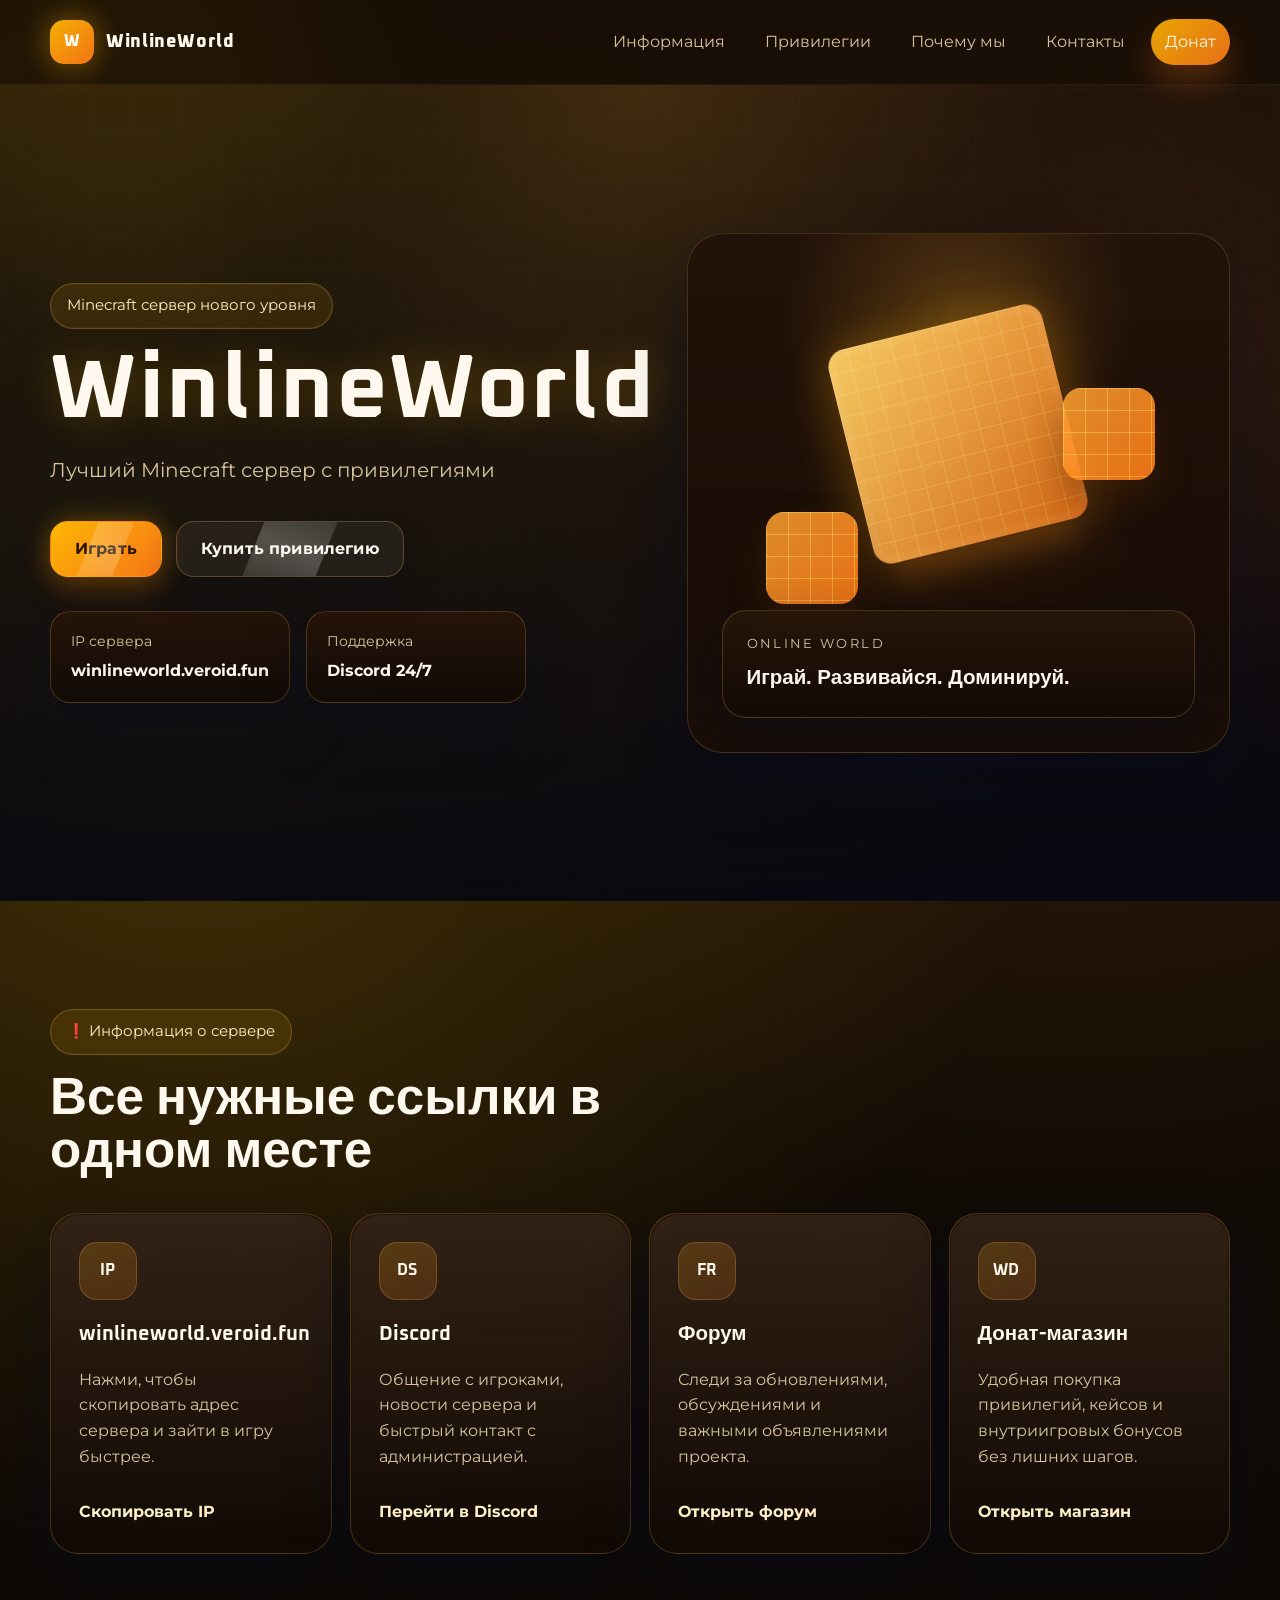
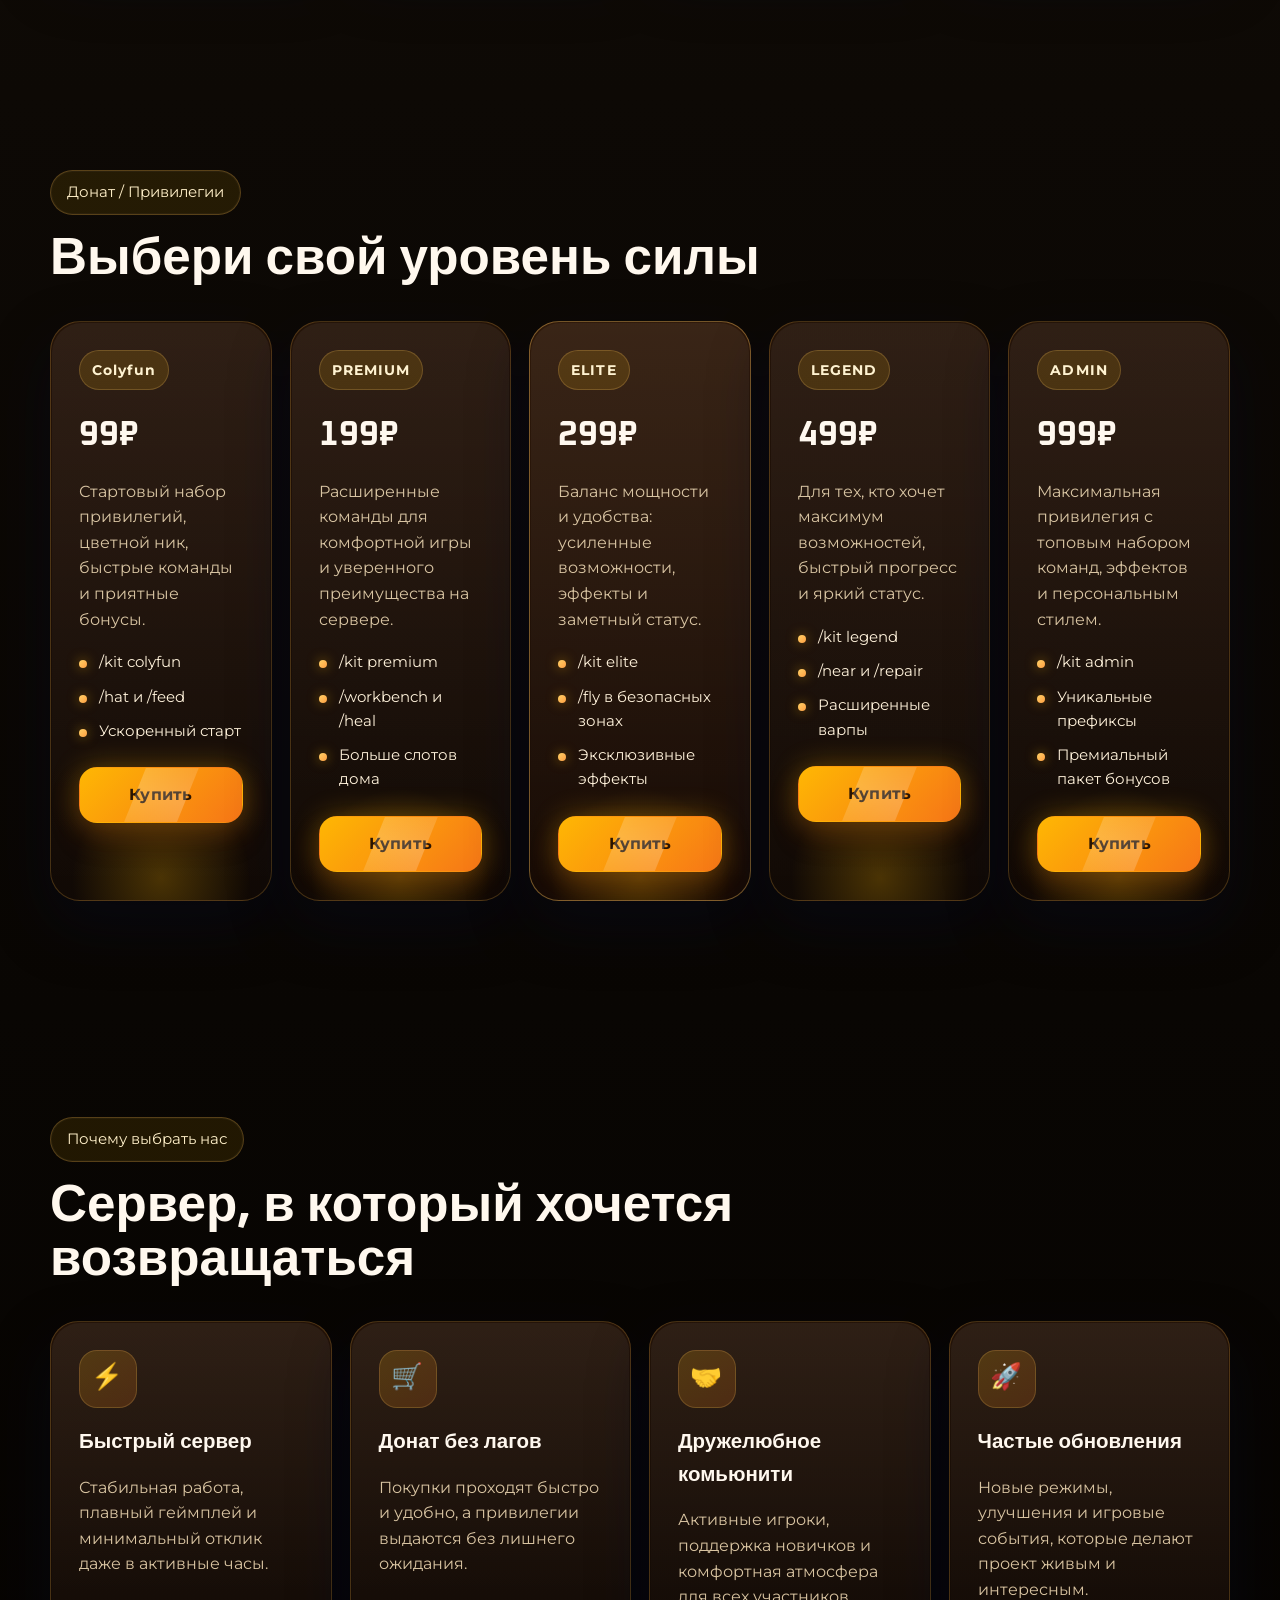
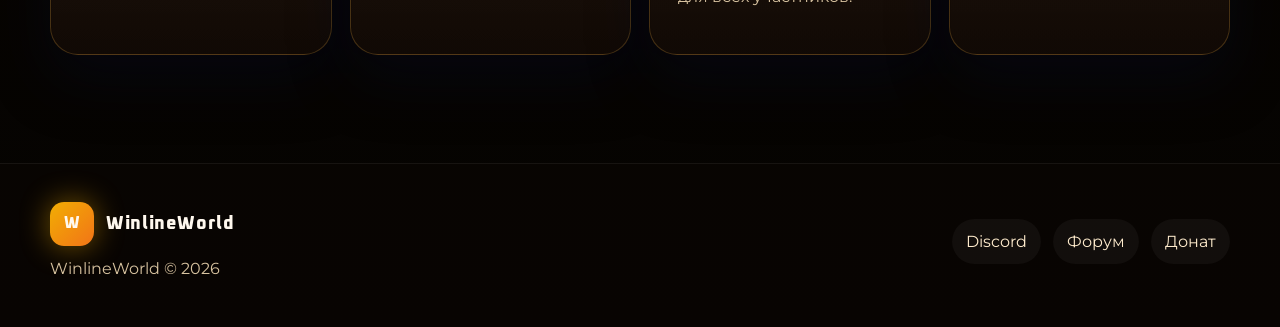
==== index.html @ 1e8dfa43 "Update index.html" ====
<!DOCTYPE html>
<html lang="ru">
<head>
  <meta charset="UTF-8">
  <meta name="viewport" content="width=device-width, initial-scale=1.0">
  <title>WinlineWorld | Minecraft Сервер</title>
  <meta name="description" content="WinlineWorld — современный Minecraft сервер с красивыми привилегиями, дружелюбным комьюнити и быстрым донат-магазином.">
  <link rel="preconnect" href="https://fonts.googleapis.com">
  <link rel="preconnect" href="https://fonts.gstatic.com" crossorigin>
  <link href="https://fonts.googleapis.com/css2?family=Montserrat:wght@400;500;600;700;800&family=Oxanium:wght@500;600;700;800&display=swap" rel="stylesheet">
  <link rel="stylesheet" href="style.css">
  <script src="script.js" defer></script>
</head>
<body>
  <div class="page-glow page-glow-left"></div>
  <div class="page-glow page-glow-right"></div>
  <div class="grid-overlay"></div>

  <header class="navbar">
    <div class="container nav-inner">
      <a class="brand" href="#top">
        <span class="brand-logo">W</span>
        <span class="brand-text">WinlineWorld</span>
      </a>

      <button class="nav-toggle" type="button" aria-label="Открыть меню" aria-expanded="false">
        <span></span>
        <span></span>
        <span></span>
      </button>

      <nav class="nav-menu">
        <a href="#server-info">Информация</a>
        <a href="#donate">Привилегии</a>
        <a href="#features">Почему мы</a>
        <a href="#footer">Контакты</a>
        <a class="nav-cta" href="https://winlineworld.easydonate.ru" target="_blank" rel="noopener noreferrer">Донат</a>
      </nav>
    </div>
  </header>

  <main id="top">
    <section class="hero section">
      <div class="container hero-layout">
        <div class="hero-copy reveal">
          <div class="hero-badge">Minecraft сервер нового уровня</div>
          <h1>WinlineWorld</h1>
          <p>Лучший Minecraft сервер с привилегиями</p>

          <div class="hero-actions">
            <a class="btn btn-primary" href="#server-info" data-copy="winlineworld.veroid.fun">Играть</a>
            <a class="btn btn-secondary" href="https://winlineworld.easydonate.ru" target="_blank" rel="noopener noreferrer">Купить привилегию</a>
          </div>

          <div class="hero-stats">
            <div class="stat-card">
              <span class="stat-label">IP сервера</span>
              <strong>winlineworld.veroid.fun</strong>
            </div>
            <div class="stat-card">
              <span class="stat-label">Поддержка</span>
              <strong>Discord 24/7</strong>
            </div>
          </div>
        </div>

        <div class="hero-visual reveal">
          <div class="scene-card">
            <div class="scene-cube cube-main"></div>
            <div class="scene-cube cube-small cube-one"></div>
            <div class="scene-cube cube-small cube-two"></div>
            <div class="scene-panel">
              <span>ONLINE WORLD</span>
              <strong>Играй. Развивайся. Доминируй.</strong>
            </div>
          </div>
        </div>
      </div>
    </section>

    <section class="section info-section" id="server-info">
      <div class="container">
        <div class="section-heading reveal">
          <span class="section-kicker">❗ Информация о сервере</span>
          <h2>Все нужные ссылки в одном месте</h2>
        </div>

        <div class="info-grid">
          <a class="info-card reveal" href="#" data-copy="winlineworld.veroid.fun">
            <span class="info-icon">IP</span>
            <h3>winlineworld.veroid.fun</h3>
            <p>Нажми, чтобы скопировать адрес сервера и зайти в игру быстрее.</p>
            <span class="info-link">Скопировать IP</span>
          </a>

          <a class="info-card reveal" href="https://discord.gg/x6GWKRKdkc" target="_blank" rel="noopener noreferrer">
            <span class="info-icon">DS</span>
            <h3>Discord</h3>
            <p>Общение с игроками, новости сервера и быстрый контакт с администрацией.</p>
            <span class="info-link">Перейти в Discord</span>
          </a>

          <a class="info-card reveal" href="https://f-winlineworld.hgweb.ru/index.php" target="_blank" rel="noopener noreferrer">
            <span class="info-icon">FR</span>
            <h3>Форум</h3>
            <p>Следи за обновлениями, обсуждениями и важными объявлениями проекта.</p>
            <span class="info-link">Открыть форум</span>
          </a>

          <a class="info-card reveal" href="https://winlineworld.easydonate.ru" target="_blank" rel="noopener noreferrer">
            <span class="info-icon">WD</span>
            <h3>Донат-магазин</h3>
            <p>Удобная покупка привилегий, кейсов и внутриигровых бонусов без лишних шагов.</p>
            <span class="info-link">Открыть магазин</span>
          </a>
        </div>
      </div>
    </section>

    <section class="section donate-section" id="donate">
      <div class="container">
        <div class="section-heading reveal">
          <span class="section-kicker">Донат / Привилегии</span>
          <h2>Выбери свой уровень силы</h2>
        </div>

        <div class="donate-grid">
          <article class="donate-card reveal">
            <div class="card-glow"></div>
            <span class="tier-label">Colyfun</span>
            <h3>99₽</h3>
            <p>Стартовый набор привилегий, цветной ник, быстрые команды и приятные бонусы.</p>
            <ul>
              <li>/kit colyfun</li>
              <li>/hat и /feed</li>
              <li>Ускоренный старт</li>
            </ul>
            <a class="btn btn-card" href="https://winlineworld.easydonate.ru" target="_blank" rel="noopener noreferrer">Купить</a>
          </article>

          <article class="donate-card reveal">
            <div class="card-glow"></div>
            <span class="tier-label">PREMIUM</span>
            <h3>199₽</h3>
            <p>Расширенные команды для комфортной игры и уверенного преимущества на сервере.</p>
            <ul>
              <li>/kit premium</li>
              <li>/workbench и /heal</li>
              <li>Больше слотов дома</li>
            </ul>
            <a class="btn btn-card" href="https://winlineworld.easydonate.ru" target="_blank" rel="noopener noreferrer">Купить</a>
          </article>

          <article class="donate-card reveal featured-card">
            <div class="card-glow"></div>
            <span class="tier-label">ELITE</span>
            <h3>299₽</h3>
            <p>Баланс мощности и удобства: усиленные возможности, эффекты и заметный статус.</p>
            <ul>
              <li>/kit elite</li>
              <li>/fly в безопасных зонах</li>
              <li>Эксклюзивные эффекты</li>
            </ul>
            <a class="btn btn-card" href="https://winlineworld.easydonate.ru" target="_blank" rel="noopener noreferrer">Купить</a>
          </article>

          <article class="donate-card reveal">
            <div class="card-glow"></div>
            <span class="tier-label">LEGEND</span>
            <h3>499₽</h3>
            <p>Для тех, кто хочет максимум возможностей, быстрый прогресс и яркий статус.</p>
            <ul>
              <li>/kit legend</li>
              <li>/near и /repair</li>
              <li>Расширенные варпы</li>
            </ul>
            <a class="btn btn-card" href="https://winlineworld.easydonate.ru" target="_blank" rel="noopener noreferrer">Купить</a>
          </article>

          <article class="donate-card reveal">
            <div class="card-glow"></div>
            <span class="tier-label">ADMIN</span>
            <h3>999₽</h3>
            <p>Максимальная привилегия с топовым набором команд, эффектов и персональным стилем.</p>
            <ul>
              <li>/kit admin</li>
              <li>Уникальные префиксы</li>
              <li>Премиальный пакет бонусов</li>
            </ul>
            <a class="btn btn-card" href="https://winlineworld.easydonate.ru" target="_blank" rel="noopener noreferrer">Купить</a>
          </article>
        </div>
      </div>
    </section>

    <section class="section features-section" id="features">
      <div class="container">
        <div class="section-heading reveal">
          <span class="section-kicker">Почему выбрать нас</span>
          <h2>Сервер, в который хочется возвращаться</h2>
        </div>

        <div class="features-grid">
          <article class="feature-card reveal">
            <div class="feature-icon">⚡</div>
            <h3>Быстрый сервер</h3>
            <p>Стабильная работа, плавный геймплей и минимальный отклик даже в активные часы.</p>
          </article>

          <article class="feature-card reveal">
            <div class="feature-icon">🛒</div>
            <h3>Донат без лагов</h3>
            <p>Покупки проходят быстро и удобно, а привилегии выдаются без лишнего ожидания.</p>
          </article>

          <article class="feature-card reveal">
            <div class="feature-icon">🤝</div>
            <h3>Дружелюбное комьюнити</h3>
            <p>Активные игроки, поддержка новичков и комфортная атмосфера для всех участников.</p>
          </article>

          <article class="feature-card reveal">
            <div class="feature-icon">🚀</div>
            <h3>Частые обновления</h3>
            <p>Новые режимы, улучшения и игровые события, которые делают проект живым и интересным.</p>
          </article>
        </div>
      </div>
    </section>
  </main>

  <footer class="footer" id="footer">
    <div class="container footer-inner">
      <div>
        <a class="brand footer-brand" href="#top">
          <span class="brand-logo">W</span>
          <span class="brand-text">WinlineWorld</span>
        </a>
        <p>WinlineWorld © 2026</p>
      </div>

      <div class="footer-links">
        <a href="https://discord.gg/x6GWKRKdkc" target="_blank" rel="noopener noreferrer">Discord</a>
        <a href="https://f-winlineworld.hgweb.ru/index.php" target="_blank" rel="noopener noreferrer">Форум</a>
        <a href="https://winlineworld.easydonate.ru" target="_blank" rel="noopener noreferrer">Донат</a>
      </div>
    </div>
  </footer>

  <div class="admin-auth" id="adminAuth" aria-hidden="true">
    <div class="admin-backdrop" data-admin-close></div>
    <div class="admin-modal">
      <button class="admin-close" type="button" aria-label="Закрыть вход" data-admin-close>&times;</button>
      <span class="admin-chip">Admin Access</span>
      <h2>Панель управления WinlineWorld</h2>
      <p>Введите пароль администратора, чтобы открыть скрытую панель.</p>

      <form class="admin-form" id="adminLoginForm">
        <label class="admin-label" for="adminPassword">Пароль</label>
        <input class="admin-input" id="adminPassword" name="adminPassword" type="password" autocomplete="current-password" placeholder="Введите пароль" required>
        <button class="btn btn-primary admin-submit" type="submit">Войти</button>
        <p class="admin-error" id="adminError" aria-live="polite"></p>
      </form>
    </div>
  </div>

  <section class="admin-panel" id="adminPanel" aria-hidden="true">
    <div class="admin-panel-backdrop" data-admin-close-panel></div>
    <div class="admin-panel-shell">
      <div class="admin-panel-head">
        <div>
          <span class="admin-chip">Hidden Control</span>
          <h2>WinlineWorld Admin Panel</h2>
          <p>Быстрый доступ к основным ссылкам, управлению и информации сервера.</p>
        </div>

        <div class="admin-toolbar">
          <button class="admin-toolbar-btn" type="button" data-admin-logout>Выйти</button>
          <button class="admin-toolbar-btn" type="button" data-admin-close-panel>Закрыть</button>
        </div>
      </div>

      <div class="admin-panel-grid">
        <article class="admin-card">
          <span class="admin-card-label">Статус</span>
          <h3>Основные данные</h3>
          <ul class="admin-list">
            <li>Сервер: WinlineWorld</li>
            <li>IP: winlineworld.veroid.fun</li>
            <li>Discord: подключён</li>
            <li>Донат: easydonate</li>
          </ul>
        </article>

        <article class="admin-card">
          <span class="admin-card-label">Быстрые действия</span>
          <h3>Управление ссылками</h3>
          <div class="admin-actions">
            <button class="admin-action" type="button" data-copy="winlineworld.veroid.fun">Скопировать IP</button>
            <a class="admin-action" href="https://discord.gg/x6GWKRKdkc" target="_blank" rel="noopener noreferrer">Открыть Discord</a>
            <a class="admin-action" href="https://f-winlineworld.hgweb.ru/index.php" target="_blank" rel="noopener noreferrer">Открыть форум</a>
            <a class="admin-action" href="https://winlineworld.easydonate.ru" target="_blank" rel="noopener noreferrer">Открыть донат</a>
          </div>
        </article>

        <article class="admin-card">
          <span class="admin-card-label">Привилегии</span>
          <h3>Магазин</h3>
          <ul class="admin-list">
            <li>VIP — 99₽</li>
            <li>PREMIUM — 199₽</li>
            <li>ELITE — 299₽</li>
            <li>LEGEND — 499₽</li>
            <li>ADMIN — 999₽</li>
          </ul>
        </article>

        <article class="admin-card admin-card-wide">
          <span class="admin-card-label">Примечание</span>
          <h3>Как работает скрытый доступ</h3>
          <p>Панель не отображается в меню сайта и открывается только по скрытому действию. Авторизация хранится только в текущей вкладке браузера.</p>
        </article>
      </div>
    </div>
  </section>

  <div class="toast" id="toast">IP сервера скопирован</div>
</body>
</html>
---- style.css ----
:root {
  --bg: #120b04;
  --bg-deep: #050301;
  --panel: rgba(33, 18, 9, 0.78);
  --panel-strong: rgba(44, 24, 11, 0.92);
  --border: rgba(255, 187, 74, 0.22);
  --text: #fff8ee;
  --muted: #d8c3a0;
  --primary: #ffb703;
  --primary-soft: #ffd166;
  --secondary: #ff7a18;
  --secondary-soft: #ff9f43;
  --shadow: 0 24px 60px rgba(6, 10, 30, 0.45);
  --glow: 0 0 30px rgba(255, 183, 3, 0.45);
  --radius-lg: 28px;
  --radius-md: 20px;
  --radius-sm: 14px;
  --container: 1180px;
  --transition: 220ms ease;
}

*,
*::before,
*::after {
  box-sizing: border-box;
}

html {
  scroll-behavior: smooth;
}

body {
  margin: 0;
  min-width: 320px;
  color: var(--text);
  background:
    radial-gradient(circle at 15% 20%, rgba(255, 183, 3, 0.22), transparent 28%),
    radial-gradient(circle at 85% 12%, rgba(255, 122, 24, 0.16), transparent 24%),
    linear-gradient(180deg, #1b1207 0%, #0d0905 48%, #050301 100%);
  font-family: "Montserrat", sans-serif;
  line-height: 1.6;
  overflow-x: hidden;
}

a {
  color: inherit;
  text-decoration: none;
}

button,
a {
  -webkit-tap-highlight-color: transparent;
}

img {
  max-width: 100%;
}

.container {
  width: min(calc(100% - 32px), var(--container));
  margin: 0 auto;
}

.section {
  position: relative;
  padding: 108px 0;
}

.page-glow {
  position: fixed;
  inset: auto;
  width: 460px;
  height: 460px;
  border-radius: 50%;
  pointer-events: none;
  filter: blur(80px);
  opacity: 0.34;
  z-index: 0;
}

.page-glow-left {
  top: -160px;
  left: -120px;
  background: rgba(255, 183, 3, 0.48);
}

.page-glow-right {
  right: -120px;
  top: 24%;
  background: rgba(255, 122, 24, 0.38);
}

.grid-overlay {
  position: fixed;
  inset: 0;
  background-image:
    linear-gradient(rgba(255, 255, 255, 0.03) 1px, transparent 1px),
    linear-gradient(90deg, rgba(255, 255, 255, 0.03) 1px, transparent 1px);
  background-size: 44px 44px;
  mask-image: linear-gradient(180deg, rgba(0, 0, 0, 0.65), rgba(0, 0, 0, 0.15));
  pointer-events: none;
  z-index: 0;
}

.navbar,
.hero,
.info-section,
.donate-section,
.features-section,
.footer {
  position: relative;
  z-index: 1;
}

.navbar {
  position: sticky;
  top: 0;
  z-index: 30;
  backdrop-filter: blur(18px);
  background: rgba(20, 12, 6, 0.72);
  border-bottom: 1px solid rgba(255, 255, 255, 0.05);
}

.nav-inner {
  display: flex;
  align-items: center;
  justify-content: space-between;
  min-height: 84px;
  gap: 20px;
}

.brand {
  display: inline-flex;
  align-items: center;
  gap: 12px;
  font-family: "Oxanium", sans-serif;
  font-weight: 800;
  letter-spacing: 0.04em;
}

.brand-logo {
  display: grid;
  place-items: center;
  width: 44px;
  height: 44px;
  border-radius: 14px;
  background: linear-gradient(135deg, rgba(255, 183, 3, 0.95), rgba(255, 122, 24, 0.95));
  box-shadow: var(--glow);
}

.brand-text {
  font-size: 1.15rem;
}

.nav-menu {
  display: flex;
  align-items: center;
  gap: 12px;
}

.nav-menu a {
  padding: 10px 14px;
  border-radius: 999px;
  color: var(--muted);
  transition: color var(--transition), background var(--transition), transform var(--transition);
}

.nav-menu a:hover,
.nav-menu a:focus-visible {
  color: var(--text);
  background: rgba(255, 255, 255, 0.05);
  transform: translateY(-1px);
}

.nav-menu .nav-cta {
  color: var(--text);
  background: linear-gradient(135deg, rgba(255, 183, 3, 0.9), rgba(255, 122, 24, 0.9));
  box-shadow: 0 18px 30px rgba(255, 122, 24, 0.24);
}

.nav-menu .nav-cta:hover,
.nav-menu .nav-cta:focus-visible {
  background: linear-gradient(135deg, rgba(255, 205, 79, 1), rgba(255, 151, 59, 1));
}

.nav-toggle {
  display: none;
  flex-direction: column;
  justify-content: center;
  gap: 5px;
  width: 48px;
  height: 48px;
  border: 1px solid rgba(255, 255, 255, 0.08);
  border-radius: 14px;
  background: rgba(255, 255, 255, 0.04);
  cursor: pointer;
}

.nav-toggle span {
  width: 22px;
  height: 2px;
  margin: 0 auto;
  border-radius: 999px;
  background: var(--text);
  transition: transform var(--transition), opacity var(--transition);
}

.hero {
  min-height: calc(100vh - 84px);
  display: flex;
  align-items: center;
  padding-top: 72px;
  padding-bottom: 72px;
}

.hero::before {
  content: "";
  position: absolute;
  inset: 0;
  background:
    linear-gradient(180deg, rgba(5, 7, 18, 0.28), rgba(5, 7, 18, 0.9)),
    radial-gradient(circle at 50% 0%, rgba(255, 171, 33, 0.22), transparent 40%);
  pointer-events: none;
}

.hero-layout {
  display: grid;
  grid-template-columns: minmax(0, 1.05fr) minmax(320px, 0.95fr);
  gap: 36px;
  align-items: center;
}

.hero-copy,
.hero-visual {
  position: relative;
  z-index: 1;
}

.hero-badge,
.section-kicker {
  display: inline-flex;
  align-items: center;
  gap: 10px;
  padding: 10px 16px;
  border: 1px solid rgba(255, 194, 92, 0.24);
  border-radius: 999px;
  color: #fff0c8;
  background: rgba(255, 183, 3, 0.1);
  box-shadow: inset 0 0 0 1px rgba(255, 255, 255, 0.03);
  font-size: 0.92rem;
}

.hero h1,
.section-heading h2,
.scene-panel strong,
.donate-card h3,
.feature-card h3,
.info-card h3 {
  margin: 0;
  font-family: "Oxanium", sans-serif;
}

.hero h1 {
  margin-top: 20px;
  font-size: clamp(3.4rem, 7vw, 6.8rem);
  line-height: 0.95;
  letter-spacing: 0.03em;
  text-shadow: 0 0 40px rgba(255, 183, 3, 0.24);
}

.hero p {
  max-width: 620px;
  margin: 20px 0 0;
  color: var(--muted);
  font-size: clamp(1.05rem, 2.2vw, 1.28rem);
}

.hero-actions {
  display: flex;
  flex-wrap: wrap;
  gap: 14px;
  margin-top: 34px;
}

.btn {
  position: relative;
  display: inline-flex;
  align-items: center;
  justify-content: center;
  min-height: 56px;
  padding: 14px 24px;
  border-radius: 18px;
  border: 1px solid transparent;
  font-weight: 700;
  letter-spacing: 0.01em;
  transition: transform var(--transition), box-shadow var(--transition), border-color var(--transition), background var(--transition);
  overflow: hidden;
}

.btn::before {
  content: "";
  position: absolute;
  inset: -120% 35%;
  background: linear-gradient(180deg, transparent, rgba(255, 255, 255, 0.22), transparent);
  transform: rotate(22deg);
  transition: transform 500ms ease;
}

.btn:hover::before,
.btn:focus-visible::before {
  transform: rotate(22deg) translateY(44%);
}

.btn:hover,
.btn:focus-visible {
  transform: translateY(-3px);
}

.btn-primary,
.btn-card {
  color: #2a1400;
  background: linear-gradient(135deg, rgba(255, 183, 3, 1), rgba(255, 122, 24, 0.96));
  box-shadow:
    0 16px 28px rgba(117, 54, 8, 0.32),
    0 0 28px rgba(255, 183, 3, 0.32);
}

.btn-primary:hover,
.btn-primary:focus-visible,
.btn-card:hover,
.btn-card:focus-visible {
  box-shadow:
    0 22px 34px rgba(117, 54, 8, 0.42),
    0 0 34px rgba(255, 183, 3, 0.48);
}

.btn-secondary {
  border-color: rgba(255, 194, 92, 0.26);
  background: rgba(255, 255, 255, 0.05);
  color: var(--text);
  box-shadow: 0 18px 36px rgba(4, 8, 28, 0.24);
}

.btn-secondary:hover,
.btn-secondary:focus-visible {
  border-color: rgba(255, 194, 92, 0.4);
  background: rgba(255, 255, 255, 0.08);
}

.hero-stats {
  display: flex;
  flex-wrap: wrap;
  gap: 16px;
  margin-top: 34px;
}

.stat-card,
.scene-panel,
.info-card,
.donate-card,
.feature-card {
  background: linear-gradient(180deg, rgba(40, 22, 10, 0.88), rgba(18, 10, 5, 0.92));
  border: 1px solid var(--border);
  box-shadow: var(--shadow);
}

.stat-card {
  min-width: 220px;
  padding: 18px 20px;
  border-radius: var(--radius-md);
}

.stat-label {
  display: block;
  margin-bottom: 6px;
  color: var(--muted);
  font-size: 0.88rem;
}

.scene-card {
  position: relative;
  min-height: 520px;
  border-radius: 36px;
  border: 1px solid rgba(255, 194, 92, 0.18);
  background:
    linear-gradient(180deg, rgba(36, 20, 10, 0.12), rgba(36, 20, 10, 0.42)),
    radial-gradient(circle at 50% 15%, rgba(255, 173, 42, 0.26), transparent 34%),
    linear-gradient(180deg, rgba(33, 18, 9, 0.95), rgba(18, 9, 4, 0.98));
  overflow: hidden;
  box-shadow: var(--shadow);
}

.scene-card::before,
.scene-card::after {
  content: "";
  position: absolute;
  inset: auto;
  width: 140%;
  left: -20%;
  background-image:
    linear-gradient(rgba(255, 255, 255, 0.05) 1px, transparent 1px),
    linear-gradient(90deg, rgba(255, 255, 255, 0.05) 1px, transparent 1px);
  background-size: 58px 58px;
  transform: perspective(700px) rotateX(78deg);
}

.scene-card::before {
  height: 45%;
  bottom: -14%;
  opacity: 0.22;
}

.scene-card::after {
  height: 25%;
  top: -10%;
  opacity: 0.08;
}

.scene-cube {
  position: absolute;
  border-radius: 18px;
  transform-style: preserve-3d;
}

.cube-main {
  top: 90px;
  left: 50%;
  width: 220px;
  height: 220px;
  background:
    linear-gradient(135deg, rgba(255, 209, 102, 0.95), rgba(255, 122, 24, 0.8));
  transform: translateX(-50%) rotate(-14deg);
  box-shadow:
    0 0 0 8px rgba(255, 255, 255, 0.04) inset,
    0 30px 60px rgba(81, 41, 8, 0.45),
    0 0 50px rgba(255, 183, 3, 0.32);
  animation: floatCubeMain 6s ease-in-out infinite;
}

.cube-main::before,
.cube-main::after,
.cube-small::before,
.cube-small::after {
  content: "";
  position: absolute;
  inset: 0;
  border-radius: inherit;
  background-image:
    linear-gradient(rgba(255, 255, 255, 0.18) 1px, transparent 1px),
    linear-gradient(90deg, rgba(255, 255, 255, 0.18) 1px, transparent 1px);
  background-size: 22px 22px;
  mix-blend-mode: overlay;
}

.cube-main::after {
  inset: auto;
  left: 18px;
  right: 18px;
  bottom: -22px;
  height: 22px;
  background: linear-gradient(180deg, rgba(255, 147, 48, 0.25), transparent);
  filter: blur(10px);
}

.cube-small {
  width: 92px;
  height: 92px;
  background: linear-gradient(135deg, rgba(255, 164, 50, 0.85), rgba(255, 122, 24, 0.9));
  box-shadow: 0 18px 34px rgba(81, 41, 8, 0.42);
  animation: floatCubeSmall 6s ease-in-out infinite;
}

.cube-one {
  left: 78px;
  bottom: 148px;
  animation-delay: 0.35s;
}

.cube-two {
  right: 74px;
  top: 154px;
  animation-delay: 0.7s;
}

.scene-panel {
  position: absolute;
  left: 34px;
  right: 34px;
  bottom: 34px;
  padding: 22px 24px;
  border-radius: 24px;
}

.scene-panel span {
  display: block;
  margin-bottom: 8px;
  color: var(--muted);
  font-size: 0.82rem;
  letter-spacing: 0.18em;
}

.scene-panel strong {
  font-size: 1.28rem;
}

.section-heading {
  max-width: 720px;
  margin-bottom: 34px;
}

.section-heading h2 {
  margin-top: 18px;
  font-size: clamp(2rem, 4vw, 3.4rem);
  line-height: 1.04;
}

.info-grid,
.features-grid {
  display: grid;
  grid-template-columns: repeat(4, minmax(0, 1fr));
  gap: 18px;
}

.info-card,
.feature-card {
  position: relative;
  padding: 28px;
  border-radius: var(--radius-lg);
  transition: transform var(--transition), border-color var(--transition), box-shadow var(--transition);
}

.info-card::before,
.feature-card::before,
.donate-card::before {
  content: "";
  position: absolute;
  inset: 1px;
  border-radius: inherit;
  background: linear-gradient(180deg, rgba(255, 255, 255, 0.05), transparent);
  pointer-events: none;
}

.info-card:hover,
.info-card:focus-visible,
.feature-card:hover,
.feature-card:focus-visible {
  transform: translateY(-6px);
  border-color: rgba(255, 195, 93, 0.42);
  box-shadow:
    0 28px 60px rgba(5, 10, 30, 0.45),
    0 0 36px rgba(255, 183, 3, 0.18);
}

.info-icon,
.feature-icon {
  display: inline-grid;
  place-items: center;
  width: 58px;
  height: 58px;
  margin-bottom: 18px;
  border-radius: 18px;
  background: linear-gradient(135deg, rgba(255, 183, 3, 0.18), rgba(255, 122, 24, 0.18));
  border: 1px solid rgba(255, 194, 92, 0.2);
  font-family: "Oxanium", sans-serif;
  font-weight: 700;
  letter-spacing: 0.06em;
}

.info-card h3,
.feature-card h3 {
  font-size: 1.28rem;
}

.info-card p,
.feature-card p,
.donate-card p {
  color: var(--muted);
}

.info-link {
  display: inline-block;
  margin-top: 14px;
  color: #fff0c8;
  font-weight: 700;
}

.donate-grid {
  display: grid;
  grid-template-columns: repeat(5, minmax(0, 1fr));
  gap: 18px;
}

.donate-card {
  position: relative;
  padding: 28px;
  border-radius: 30px;
  overflow: hidden;
  transition: transform var(--transition), border-color var(--transition), box-shadow var(--transition);
}

.card-glow {
  position: absolute;
  inset: auto auto -68px 50%;
  width: 180px;
  height: 180px;
  background: radial-gradient(circle, rgba(255, 183, 3, 0.24), transparent 70%);
  transform: translateX(-50%);
  pointer-events: none;
}

.donate-card:hover,
.donate-card:focus-within {
  transform: translateY(-8px);
  border-color: rgba(255, 197, 95, 0.45);
  box-shadow:
    0 30px 62px rgba(5, 10, 32, 0.5),
    0 0 38px rgba(255, 183, 3, 0.2);
}

.featured-card {
  transform: translateY(-10px);
  border-color: rgba(255, 194, 92, 0.4);
  background:
    linear-gradient(180deg, rgba(50, 27, 11, 0.94), rgba(23, 11, 5, 0.97));
}

.featured-card:hover,
.featured-card:focus-within {
  transform: translateY(-14px);
}

.tier-label {
  display: inline-flex;
  padding: 8px 12px;
  border-radius: 999px;
  background: rgba(255, 183, 3, 0.14);
  border: 1px solid rgba(255, 194, 92, 0.22);
  color: #fff2cf;
  font-size: 0.86rem;
  font-weight: 700;
  letter-spacing: 0.08em;
}

.donate-card h3 {
  margin-top: 18px;
  font-size: 2.15rem;
}

.donate-card ul {
  margin: 18px 0 24px;
  padding: 0;
  list-style: none;
}

.donate-card li {
  position: relative;
  padding-left: 20px;
  color: #fff2db;
  font-size: 0.95rem;
}

.donate-card li + li {
  margin-top: 10px;
}

.donate-card li::before {
  content: "";
  position: absolute;
  left: 0;
  top: 10px;
  width: 8px;
  height: 8px;
  border-radius: 50%;
  background: linear-gradient(135deg, var(--primary-soft), var(--secondary-soft));
  box-shadow: 0 0 12px rgba(255, 183, 3, 0.52);
}

.btn-card {
  width: 100%;
}

.feature-icon {
  font-size: 1.6rem;
}

.footer {
  padding: 38px 0 46px;
  border-top: 1px solid rgba(255, 255, 255, 0.06);
  background: rgba(10, 6, 3, 0.7);
}

.footer-inner {
  display: flex;
  align-items: center;
  justify-content: space-between;
  gap: 20px;
}

.footer-brand {
  margin-bottom: 10px;
}

.footer p {
  margin: 0;
  color: var(--muted);
}

.footer-links {
  display: flex;
  flex-wrap: wrap;
  gap: 12px;
}

.footer-links a {
  padding: 10px 14px;
  border-radius: 999px;
  background: rgba(255, 255, 255, 0.04);
  color: #ffeccd;
  transition: background var(--transition), transform var(--transition);
}

.footer-links a:hover,
.footer-links a:focus-visible {
  background: rgba(255, 255, 255, 0.09);
  transform: translateY(-2px);
}

.toast {
  position: fixed;
  left: 50%;
  bottom: 22px;
  transform: translate(-50%, 20px);
  padding: 14px 20px;
  border-radius: 16px;
  background: rgba(28, 16, 8, 0.96);
  border: 1px solid rgba(255, 194, 92, 0.26);
  box-shadow: var(--shadow);
  color: var(--text);
  opacity: 0;
  pointer-events: none;
  transition: opacity var(--transition), transform var(--transition);
  z-index: 40;
}

.toast.is-visible {
  opacity: 1;
  transform: translate(-50%, 0);
}

.admin-auth,
.admin-panel {
  position: fixed;
  inset: 0;
  display: flex;
  align-items: center;
  justify-content: center;
  padding: 24px;
  opacity: 0;
  visibility: hidden;
  pointer-events: none;
  transition: opacity var(--transition), visibility var(--transition);
  z-index: 70;
}

.admin-auth.is-open,
.admin-panel.is-open {
  opacity: 1;
  visibility: visible;
  pointer-events: auto;
}

.admin-backdrop,
.admin-panel-backdrop {
  position: absolute;
  inset: 0;
  background: rgba(8, 4, 2, 0.78);
  backdrop-filter: blur(14px);
}

.admin-modal,
.admin-panel-shell {
  position: relative;
  width: min(100%, 560px);
  border-radius: 30px;
  border: 1px solid rgba(255, 194, 92, 0.22);
  background: linear-gradient(180deg, rgba(48, 26, 12, 0.96), rgba(18, 10, 5, 0.98));
  box-shadow:
    0 30px 80px rgba(0, 0, 0, 0.45),
    0 0 40px rgba(255, 183, 3, 0.12);
}

.admin-modal {
  padding: 32px;
}

.admin-close {
  position: absolute;
  top: 14px;
  right: 14px;
  width: 42px;
  height: 42px;
  border: 0;
  border-radius: 14px;
  background: rgba(255, 255, 255, 0.06);
  color: var(--text);
  font-size: 1.4rem;
  cursor: pointer;
  transition: background var(--transition), transform var(--transition);
}

.admin-close:hover,
.admin-close:focus-visible {
  background: rgba(255, 255, 255, 0.1);
  transform: translateY(-2px);
}

.admin-chip,
.admin-card-label {
  display: inline-flex;
  align-items: center;
  gap: 8px;
  padding: 8px 12px;
  border-radius: 999px;
  border: 1px solid rgba(255, 194, 92, 0.22);
  background: rgba(255, 183, 3, 0.12);
  color: #fff0c8;
  font-size: 0.84rem;
  font-weight: 700;
  letter-spacing: 0.08em;
  text-transform: uppercase;
}

.admin-modal h2,
.admin-panel-head h2,
.admin-card h3 {
  margin: 16px 0 0;
  font-family: "Oxanium", sans-serif;
}

.admin-modal p,
.admin-panel-head p,
.admin-card p {
  color: var(--muted);
}

.admin-form {
  margin-top: 22px;
}

.admin-label {
  display: block;
  margin-bottom: 10px;
  color: #fff0c8;
  font-weight: 600;
}

.admin-input {
  width: 100%;
  min-height: 56px;
  padding: 14px 16px;
  border: 1px solid rgba(255, 194, 92, 0.22);
  border-radius: 18px;
  background: rgba(255, 255, 255, 0.04);
  color: var(--text);
  outline: none;
  transition: border-color var(--transition), box-shadow var(--transition), background var(--transition);
}

.admin-input:focus {
  border-color: rgba(255, 194, 92, 0.5);
  background: rgba(255, 255, 255, 0.06);
  box-shadow: 0 0 0 4px rgba(255, 183, 3, 0.08);
}

.admin-input::placeholder {
  color: rgba(255, 240, 200, 0.48);
}

.admin-submit {
  width: 100%;
  margin-top: 14px;
}

.admin-error {
  min-height: 24px;
  margin: 12px 0 0;
  color: #ffb8a5;
  font-size: 0.94rem;
}

.admin-panel {
  align-items: stretch;
  justify-content: stretch;
}

.admin-panel-shell {
  width: min(100%, 1120px);
  margin: auto;
  padding: 28px;
}

.admin-panel-head {
  display: flex;
  align-items: flex-start;
  justify-content: space-between;
  gap: 20px;
  margin-bottom: 24px;
}

.admin-toolbar {
  display: flex;
  flex-wrap: wrap;
  gap: 12px;
}

.admin-toolbar-btn,
.admin-action {
  display: inline-flex;
  align-items: center;
  justify-content: center;
  min-height: 50px;
  padding: 12px 16px;
  border: 1px solid rgba(255, 194, 92, 0.18);
  border-radius: 16px;
  background: rgba(255, 255, 255, 0.05);
  color: var(--text);
  font: inherit;
  cursor: pointer;
  transition: transform var(--transition), border-color var(--transition), background var(--transition), box-shadow var(--transition);
}

.admin-toolbar-btn:hover,
.admin-toolbar-btn:focus-visible,
.admin-action:hover,
.admin-action:focus-visible {
  transform: translateY(-2px);
  border-color: rgba(255, 194, 92, 0.36);
  background: rgba(255, 255, 255, 0.08);
  box-shadow: 0 0 24px rgba(255, 183, 3, 0.12);
}

.admin-panel-grid {
  display: grid;
  grid-template-columns: repeat(3, minmax(0, 1fr));
  gap: 18px;
}

.admin-card {
  padding: 22px;
  border-radius: 24px;
  border: 1px solid rgba(255, 194, 92, 0.18);
  background: linear-gradient(180deg, rgba(44, 24, 11, 0.94), rgba(20, 11, 5, 0.98));
  box-shadow: inset 0 1px 0 rgba(255, 255, 255, 0.04);
}

.admin-card-wide {
  grid-column: span 3;
}

.admin-list {
  margin: 18px 0 0;
  padding: 0;
  list-style: none;
}

.admin-list li {
  position: relative;
  padding-left: 18px;
  color: #fff2db;
}

.admin-list li + li {
  margin-top: 10px;
}

.admin-list li::before {
  content: "";
  position: absolute;
  top: 10px;
  left: 0;
  width: 7px;
  height: 7px;
  border-radius: 50%;
  background: linear-gradient(135deg, var(--primary-soft), var(--secondary-soft));
  box-shadow: 0 0 12px rgba(255, 183, 3, 0.4);
}

.admin-actions {
  display: grid;
  grid-template-columns: repeat(2, minmax(0, 1fr));
  gap: 12px;
  margin-top: 18px;
}

.reveal {
  opacity: 0;
  transform: translateY(24px);
  transition:
    opacity 700ms ease,
    transform 700ms ease;
}

.reveal.is-visible {
  opacity: 1;
  transform: translateY(0);
}

@keyframes floatCubeMain {
  0%,
  100% {
    transform: translateX(-50%) translateY(0) rotate(-14deg);
  }
  50% {
    transform: translateX(-50%) translateY(-14px) rotate(-10deg);
  }
}

@keyframes floatCubeSmall {
  0%,
  100% {
    transform: translateY(0) rotate(-8deg);
  }
  50% {
    transform: translateY(-10px) rotate(-2deg);
  }
}

@media (max-width: 1180px) {
  .donate-grid {
    grid-template-columns: repeat(3, minmax(0, 1fr));
  }

  .info-grid,
  .features-grid {
    grid-template-columns: repeat(2, minmax(0, 1fr));
  }
}

@media (max-width: 960px) {
  .nav-toggle {
    display: inline-flex;
  }

  .nav-menu {
    position: absolute;
    top: calc(100% + 12px);
    left: 16px;
    right: 16px;
    display: grid;
    gap: 8px;
    padding: 16px;
    border-radius: 24px;
    background: rgba(7, 10, 25, 0.97);
    border: 1px solid rgba(255, 255, 255, 0.07);
    box-shadow: var(--shadow);
    opacity: 0;
    visibility: hidden;
    transform: translateY(-12px);
    transition: opacity var(--transition), transform var(--transition), visibility var(--transition);
  }

  .nav-menu.is-open {
    opacity: 1;
    visibility: visible;
    transform: translateY(0);
  }

  .nav-menu a {
    padding: 14px 16px;
    border-radius: 16px;
  }

  .hero-layout {
    grid-template-columns: 1fr;
  }

  .hero-copy {
    order: 1;
  }

  .hero-visual {
    order: 2;
  }

  .scene-card {
    min-height: 420px;
  }

  .admin-panel-grid {
    grid-template-columns: 1fr 1fr;
  }

  .admin-card-wide {
    grid-column: span 2;
  }
}

@media (max-width: 720px) {
  .section {
    padding: 88px 0;
  }

  .hero {
    min-height: auto;
    padding-top: 52px;
  }

  .hero-actions,
  .hero-stats,
  .footer-inner {
    flex-direction: column;
    align-items: stretch;
  }

  .btn {
    width: 100%;
  }

  .info-grid,
  .features-grid,
  .donate-grid {
    grid-template-columns: 1fr;
  }

  .scene-card {
    min-height: 360px;
  }

  .cube-main {
    width: 170px;
    height: 170px;
  }

  .cube-small {
    width: 72px;
    height: 72px;
  }

  .cube-one {
    left: 38px;
    bottom: 126px;
  }

  .cube-two {
    right: 34px;
    top: 118px;
  }

  .scene-panel {
    left: 20px;
    right: 20px;
    bottom: 20px;
    padding: 18px;
  }

  .footer-links {
    justify-content: flex-start;
  }

  .admin-auth,
  .admin-panel {
    padding: 16px;
  }

  .admin-modal,
  .admin-panel-shell {
    padding: 22px;
  }

  .admin-panel-head,
  .admin-toolbar {
    flex-direction: column;
    align-items: stretch;
  }

  .admin-panel-grid,
  .admin-actions {
    grid-template-columns: 1fr;
  }

  .admin-card-wide {
    grid-column: span 1;
  }
}

@media (prefers-reduced-motion: reduce) {
  html {
    scroll-behavior: auto;
  }

  *,
  *::before,
  *::after {
    animation: none !important;
    transition-duration: 0.01ms !important;
    transition-delay: 0ms !important;
  }

  .reveal {
    opacity: 1;
    transform: none;
  }
}
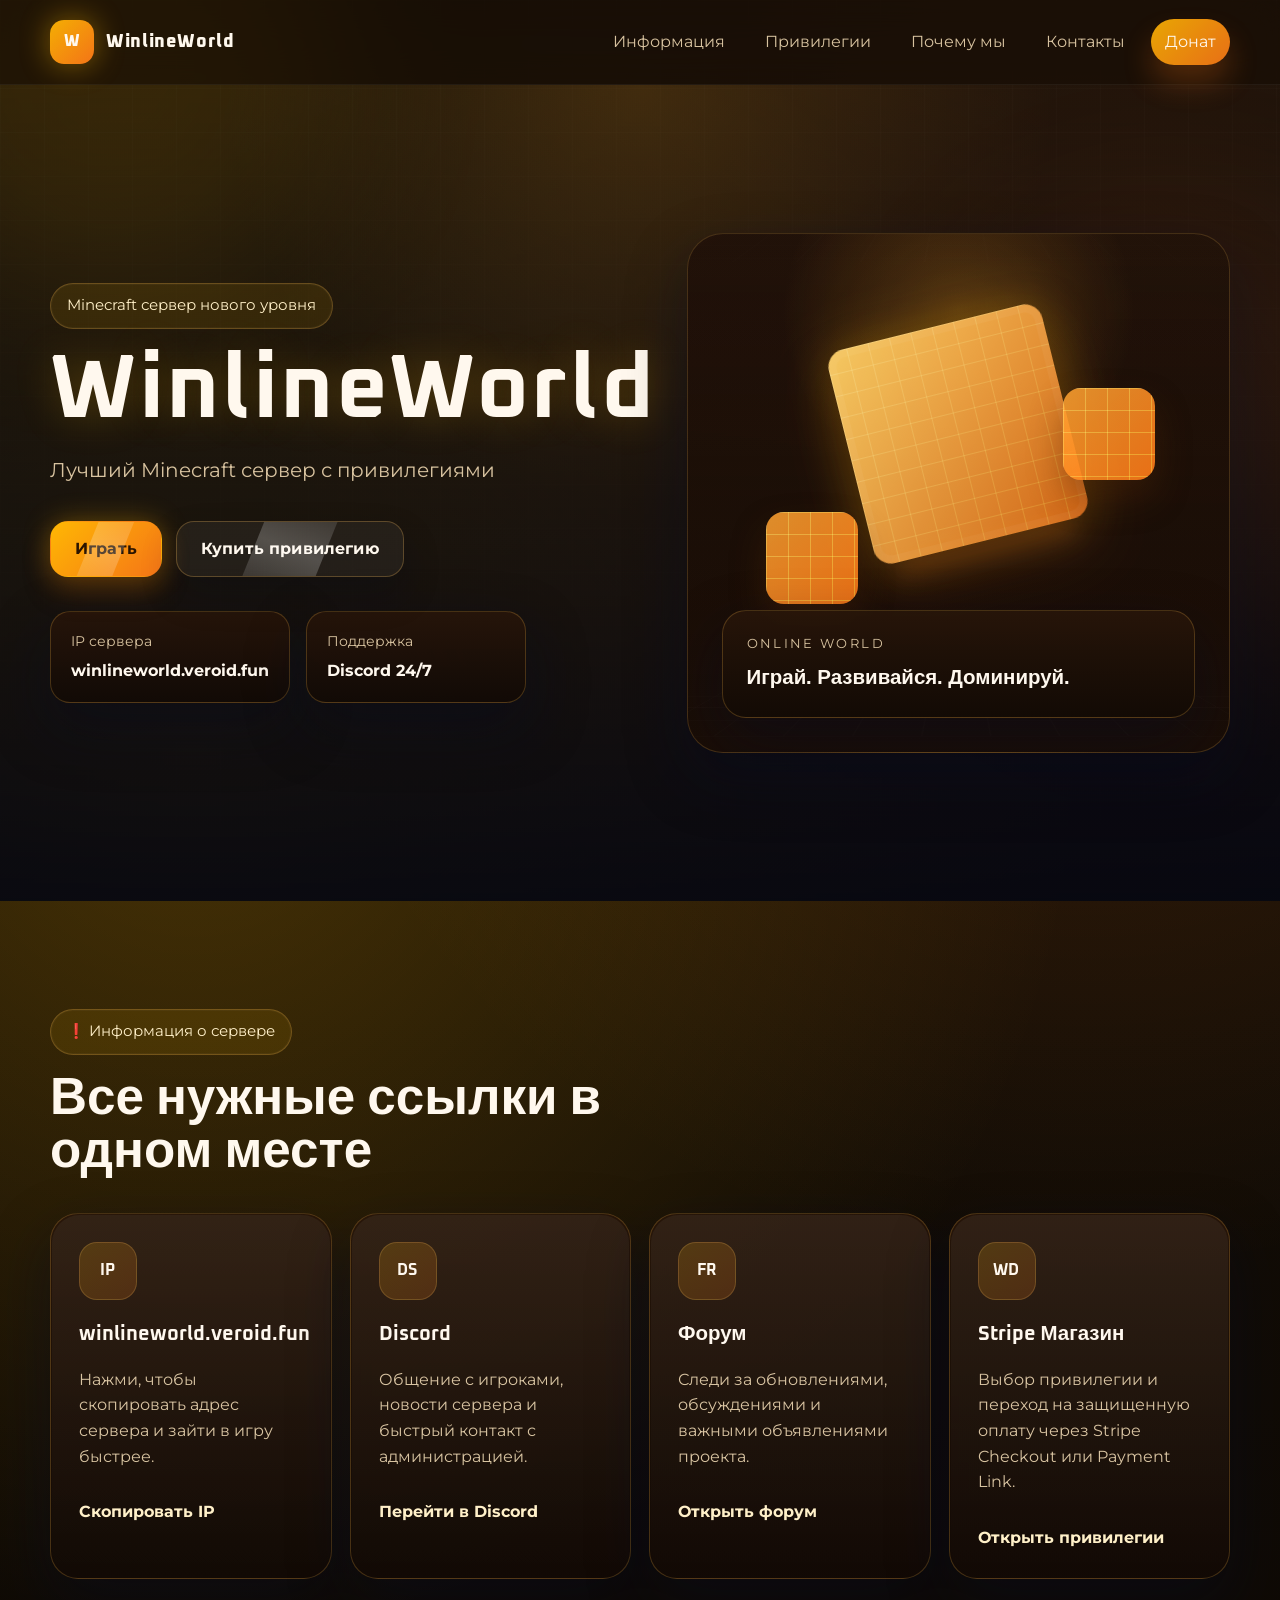
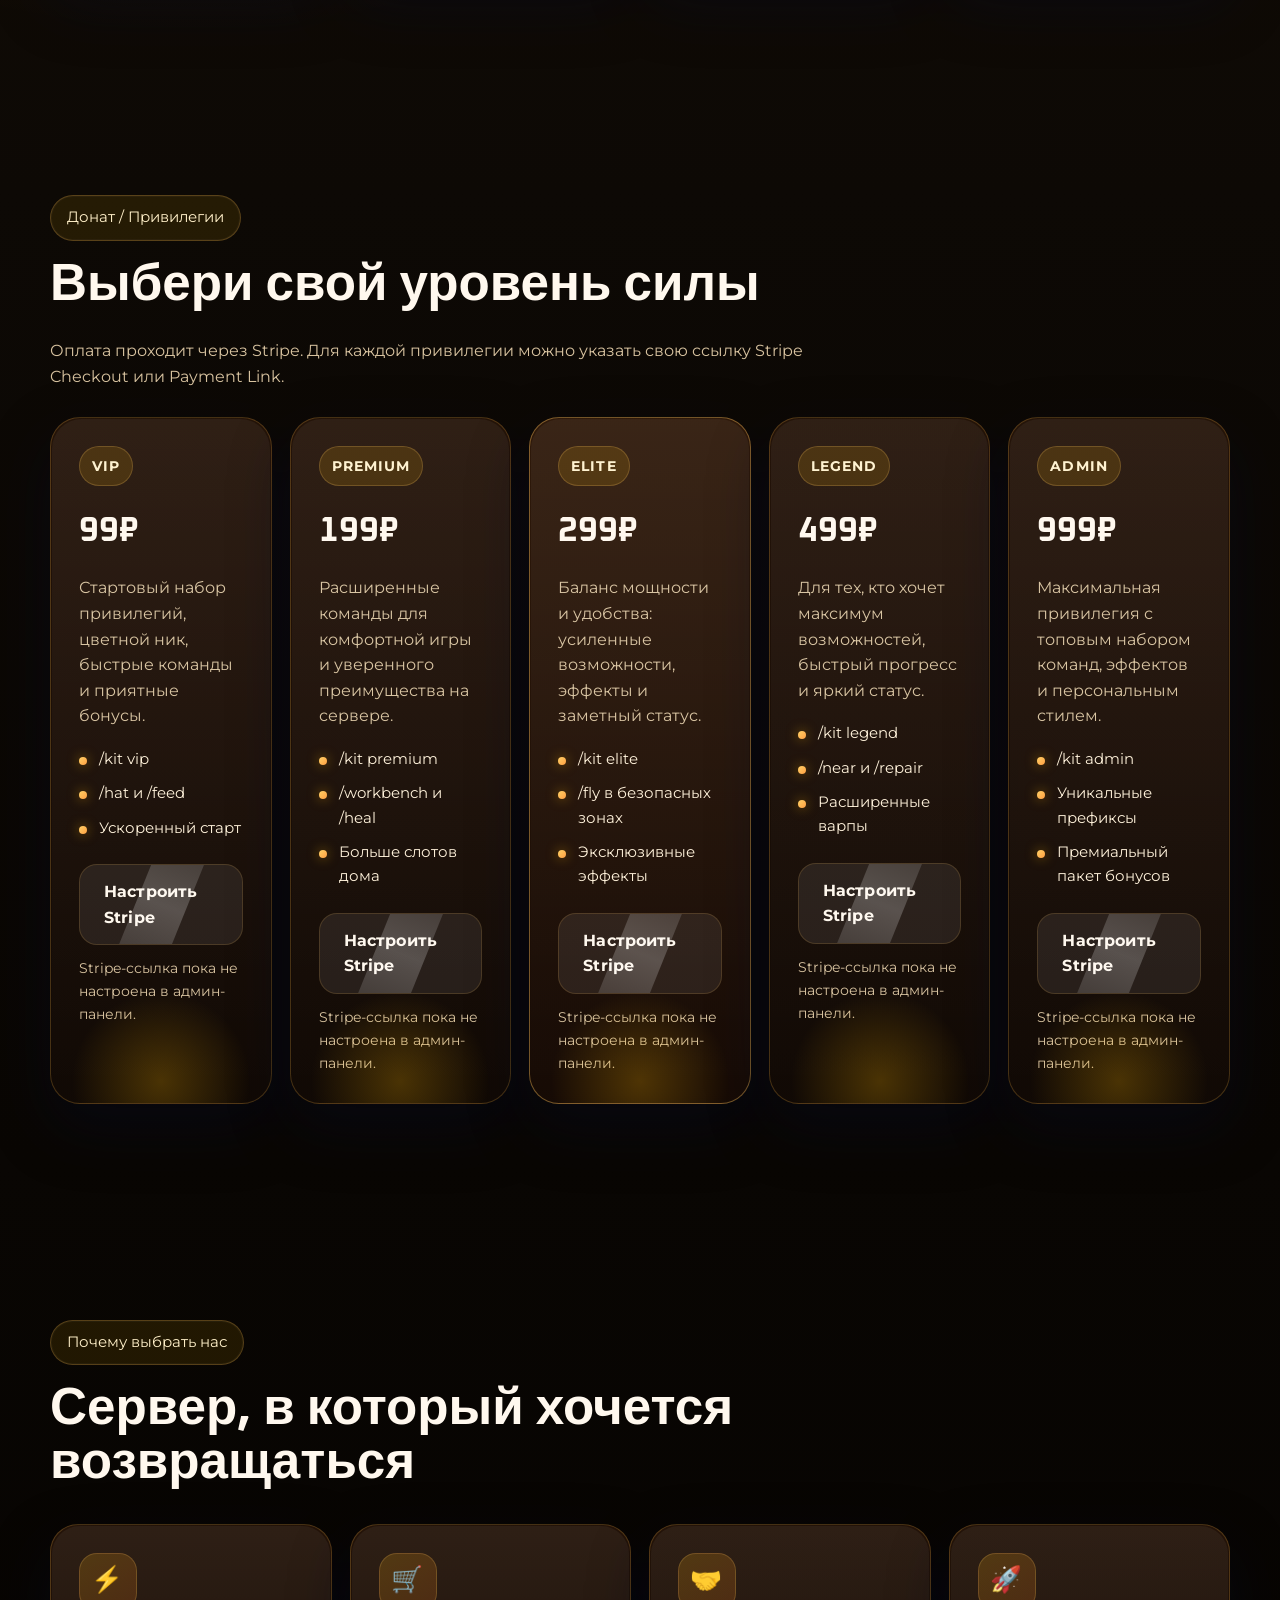
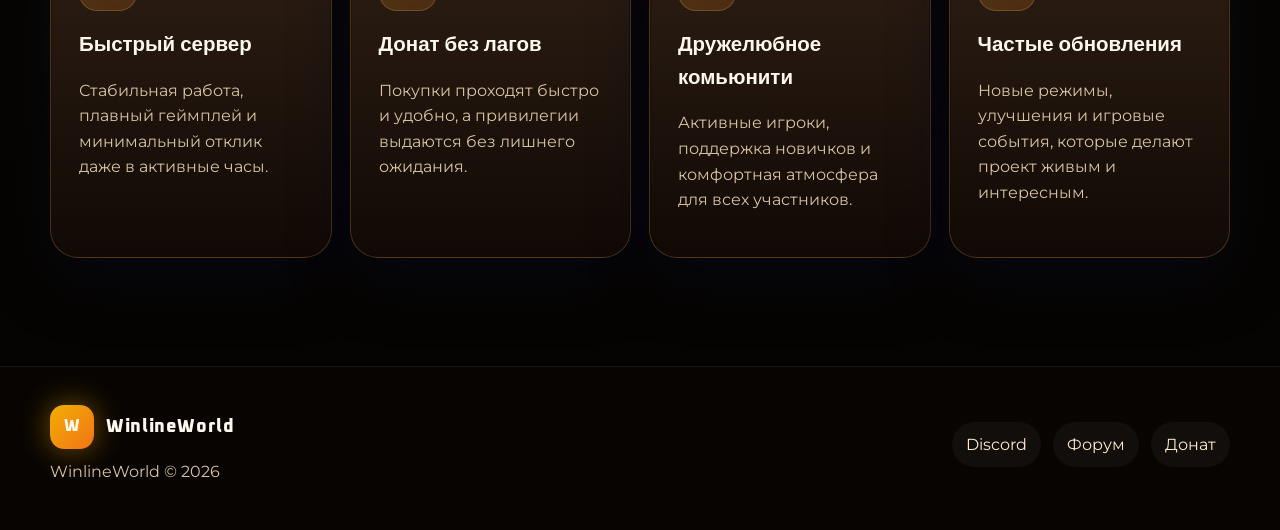
==== commit 1161d81d: "Add files via upload" ====
--- a/index.html
+++ b/index.html
@@ -9,6 +9,7 @@
   <link rel="preconnect" href="https://fonts.gstatic.com" crossorigin>
   <link href="https://fonts.googleapis.com/css2?family=Montserrat:wght@400;500;600;700;800&family=Oxanium:wght@500;600;700;800&display=swap" rel="stylesheet">
   <link rel="stylesheet" href="style.css">
+  <script src="store.js" defer></script>
   <script src="script.js" defer></script>
 </head>
 <body>
@@ -34,7 +35,7 @@
         <a href="#donate">Привилегии</a>
         <a href="#features">Почему мы</a>
         <a href="#footer">Контакты</a>
-        <a class="nav-cta" href="https://winlineworld.easydonate.ru" target="_blank" rel="noopener noreferrer">Донат</a>
+        <a class="nav-cta" href="#donate">Донат</a>
       </nav>
     </div>
   </header>
@@ -49,7 +50,7 @@
 
           <div class="hero-actions">
             <a class="btn btn-primary" href="#server-info" data-copy="winlineworld.veroid.fun">Играть</a>
-            <a class="btn btn-secondary" href="https://winlineworld.easydonate.ru" target="_blank" rel="noopener noreferrer">Купить привилегию</a>
+            <a class="btn btn-secondary" href="#donate">Купить привилегию</a>
           </div>
 
           <div class="hero-stats">
@@ -107,11 +108,11 @@
             <span class="info-link">Открыть форум</span>
           </a>
 
-          <a class="info-card reveal" href="https://winlineworld.easydonate.ru" target="_blank" rel="noopener noreferrer">
+          <a class="info-card reveal" href="#donate">
             <span class="info-icon">WD</span>
-            <h3>Донат-магазин</h3>
-            <p>Удобная покупка привилегий, кейсов и внутриигровых бонусов без лишних шагов.</p>
-            <span class="info-link">Открыть магазин</span>
+            <h3>Stripe Магазин</h3>
+            <p>Выбор привилегии и переход на защищенную оплату через Stripe Checkout или Payment Link.</p>
+            <span class="info-link">Открыть привилегии</span>
           </a>
         </div>
       </div>
@@ -124,72 +125,8 @@
           <h2>Выбери свой уровень силы</h2>
         </div>
 
-        <div class="donate-grid">
-          <article class="donate-card reveal">
-            <div class="card-glow"></div>
-            <span class="tier-label">Colyfun</span>
-            <h3>99₽</h3>
-            <p>Стартовый набор привилегий, цветной ник, быстрые команды и приятные бонусы.</p>
-            <ul>
-              <li>/kit colyfun</li>
-              <li>/hat и /feed</li>
-              <li>Ускоренный старт</li>
-            </ul>
-            <a class="btn btn-card" href="https://winlineworld.easydonate.ru" target="_blank" rel="noopener noreferrer">Купить</a>
-          </article>
-
-          <article class="donate-card reveal">
-            <div class="card-glow"></div>
-            <span class="tier-label">PREMIUM</span>
-            <h3>199₽</h3>
-            <p>Расширенные команды для комфортной игры и уверенного преимущества на сервере.</p>
-            <ul>
-              <li>/kit premium</li>
-              <li>/workbench и /heal</li>
-              <li>Больше слотов дома</li>
-            </ul>
-            <a class="btn btn-card" href="https://winlineworld.easydonate.ru" target="_blank" rel="noopener noreferrer">Купить</a>
-          </article>
-
-          <article class="donate-card reveal featured-card">
-            <div class="card-glow"></div>
-            <span class="tier-label">ELITE</span>
-            <h3>299₽</h3>
-            <p>Баланс мощности и удобства: усиленные возможности, эффекты и заметный статус.</p>
-            <ul>
-              <li>/kit elite</li>
-              <li>/fly в безопасных зонах</li>
-              <li>Эксклюзивные эффекты</li>
-            </ul>
-            <a class="btn btn-card" href="https://winlineworld.easydonate.ru" target="_blank" rel="noopener noreferrer">Купить</a>
-          </article>
-
-          <article class="donate-card reveal">
-            <div class="card-glow"></div>
-            <span class="tier-label">LEGEND</span>
-            <h3>499₽</h3>
-            <p>Для тех, кто хочет максимум возможностей, быстрый прогресс и яркий статус.</p>
-            <ul>
-              <li>/kit legend</li>
-              <li>/near и /repair</li>
-              <li>Расширенные варпы</li>
-            </ul>
-            <a class="btn btn-card" href="https://winlineworld.easydonate.ru" target="_blank" rel="noopener noreferrer">Купить</a>
-          </article>
-
-          <article class="donate-card reveal">
-            <div class="card-glow"></div>
-            <span class="tier-label">ADMIN</span>
-            <h3>999₽</h3>
-            <p>Максимальная привилегия с топовым набором команд, эффектов и персональным стилем.</p>
-            <ul>
-              <li>/kit admin</li>
-              <li>Уникальные префиксы</li>
-              <li>Премиальный пакет бонусов</li>
-            </ul>
-            <a class="btn btn-card" href="https://winlineworld.easydonate.ru" target="_blank" rel="noopener noreferrer">Купить</a>
-          </article>
-        </div>
+        <p class="section-note reveal" id="shopNotice"></p>
+        <div class="donate-grid" id="donateGrid"></div>
       </div>
     </section>
 
@@ -242,7 +179,7 @@
       <div class="footer-links">
         <a href="https://discord.gg/x6GWKRKdkc" target="_blank" rel="noopener noreferrer">Discord</a>
         <a href="https://f-winlineworld.hgweb.ru/index.php" target="_blank" rel="noopener noreferrer">Форум</a>
-        <a href="https://winlineworld.easydonate.ru" target="_blank" rel="noopener noreferrer">Донат</a>
+        <a href="#donate">Донат</a>
       </div>
     </div>
   </footer>
@@ -288,7 +225,7 @@
             <li>Сервер: WinlineWorld</li>
             <li>IP: winlineworld.veroid.fun</li>
             <li>Discord: подключён</li>
-            <li>Донат: easydonate</li>
+            <li>Донат: Stripe магазин</li>
           </ul>
         </article>
 
@@ -299,26 +236,21 @@
             <button class="admin-action" type="button" data-copy="winlineworld.veroid.fun">Скопировать IP</button>
             <a class="admin-action" href="https://discord.gg/x6GWKRKdkc" target="_blank" rel="noopener noreferrer">Открыть Discord</a>
             <a class="admin-action" href="https://f-winlineworld.hgweb.ru/index.php" target="_blank" rel="noopener noreferrer">Открыть форум</a>
-            <a class="admin-action" href="https://winlineworld.easydonate.ru" target="_blank" rel="noopener noreferrer">Открыть донат</a>
+            <a class="admin-action" href="admins.html">Открыть /admins</a>
+            <a class="admin-action" href="editor.html">Редактор привилегий</a>
           </div>
         </article>
 
         <article class="admin-card">
           <span class="admin-card-label">Привилегии</span>
-          <h3>Магазин</h3>
-          <ul class="admin-list">
-            <li>VIP — 99₽</li>
-            <li>PREMIUM — 199₽</li>
-            <li>ELITE — 299₽</li>
-            <li>LEGEND — 499₽</li>
-            <li>ADMIN — 999₽</li>
-          </ul>
+          <h3>Обзор магазина</h3>
+          <ul class="admin-list" id="adminPrivilegeSummary"></ul>
         </article>
 
         <article class="admin-card admin-card-wide">
           <span class="admin-card-label">Примечание</span>
-          <h3>Как работает скрытый доступ</h3>
-          <p>Панель не отображается в меню сайта и открывается только по скрытому действию. Авторизация хранится только в текущей вкладке браузера.</p>
+          <h3>Как теперь устроен доступ</h3>
+          <p>Скрытая панель на главной снова работает как быстрый хаб. Классическая админ-панель открывается на странице /admins, а редактирование привилегий и Stripe-ссылок вынесено на отдельную страницу editor с тем же паролем.</p>
         </article>
       </div>
     </div>
--- a/style.css
+++ b/style.css
@@ -514,6 +514,12 @@
   line-height: 1.04;
 }
 
+.section-note {
+  max-width: 760px;
+  margin: -8px 0 28px;
+  color: var(--muted);
+}
+
 .info-grid,
 .features-grid {
   display: grid;
@@ -590,6 +596,17 @@
   gap: 18px;
 }
 
+.donate-grid:empty::before {
+  content: "Витрина загружается...";
+  display: block;
+  grid-column: 1 / -1;
+  padding: 22px 24px;
+  border-radius: 24px;
+  border: 1px solid rgba(255, 194, 92, 0.16);
+  background: rgba(255, 255, 255, 0.03);
+  color: var(--muted);
+}
+
 .donate-card {
   position: relative;
   padding: 28px;
@@ -646,6 +663,13 @@
   font-size: 2.15rem;
 }
 
+.buy-note {
+  display: block;
+  margin-top: 12px;
+  color: var(--muted);
+  font-size: 0.9rem;
+}
+
 .donate-card ul {
   margin: 18px 0 24px;
   padding: 0;
@@ -677,6 +701,14 @@
 
 .btn-card {
   width: 100%;
+}
+
+.btn-card.is-disabled {
+  background: rgba(255, 255, 255, 0.08);
+  color: var(--text);
+  box-shadow: none;
+  border-color: rgba(255, 194, 92, 0.16);
+  pointer-events: none;
 }
 
 .feature-icon {
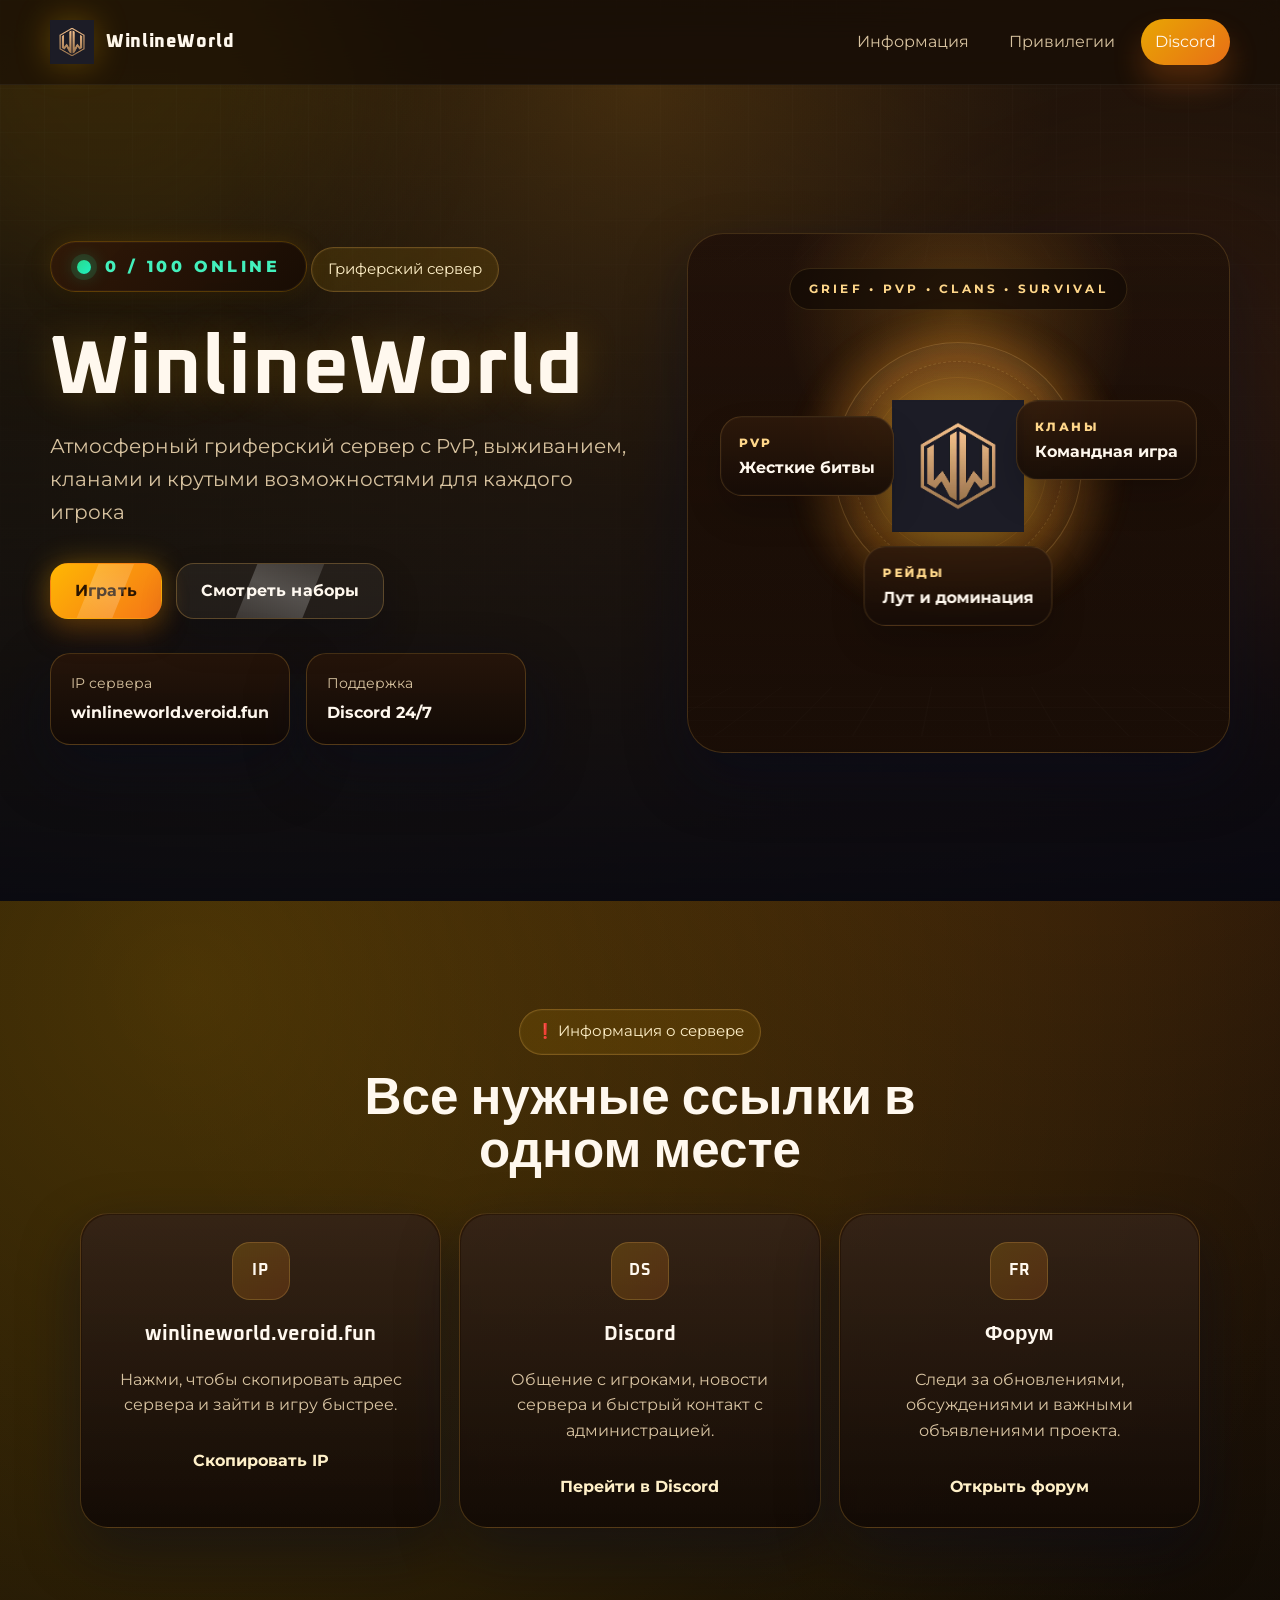
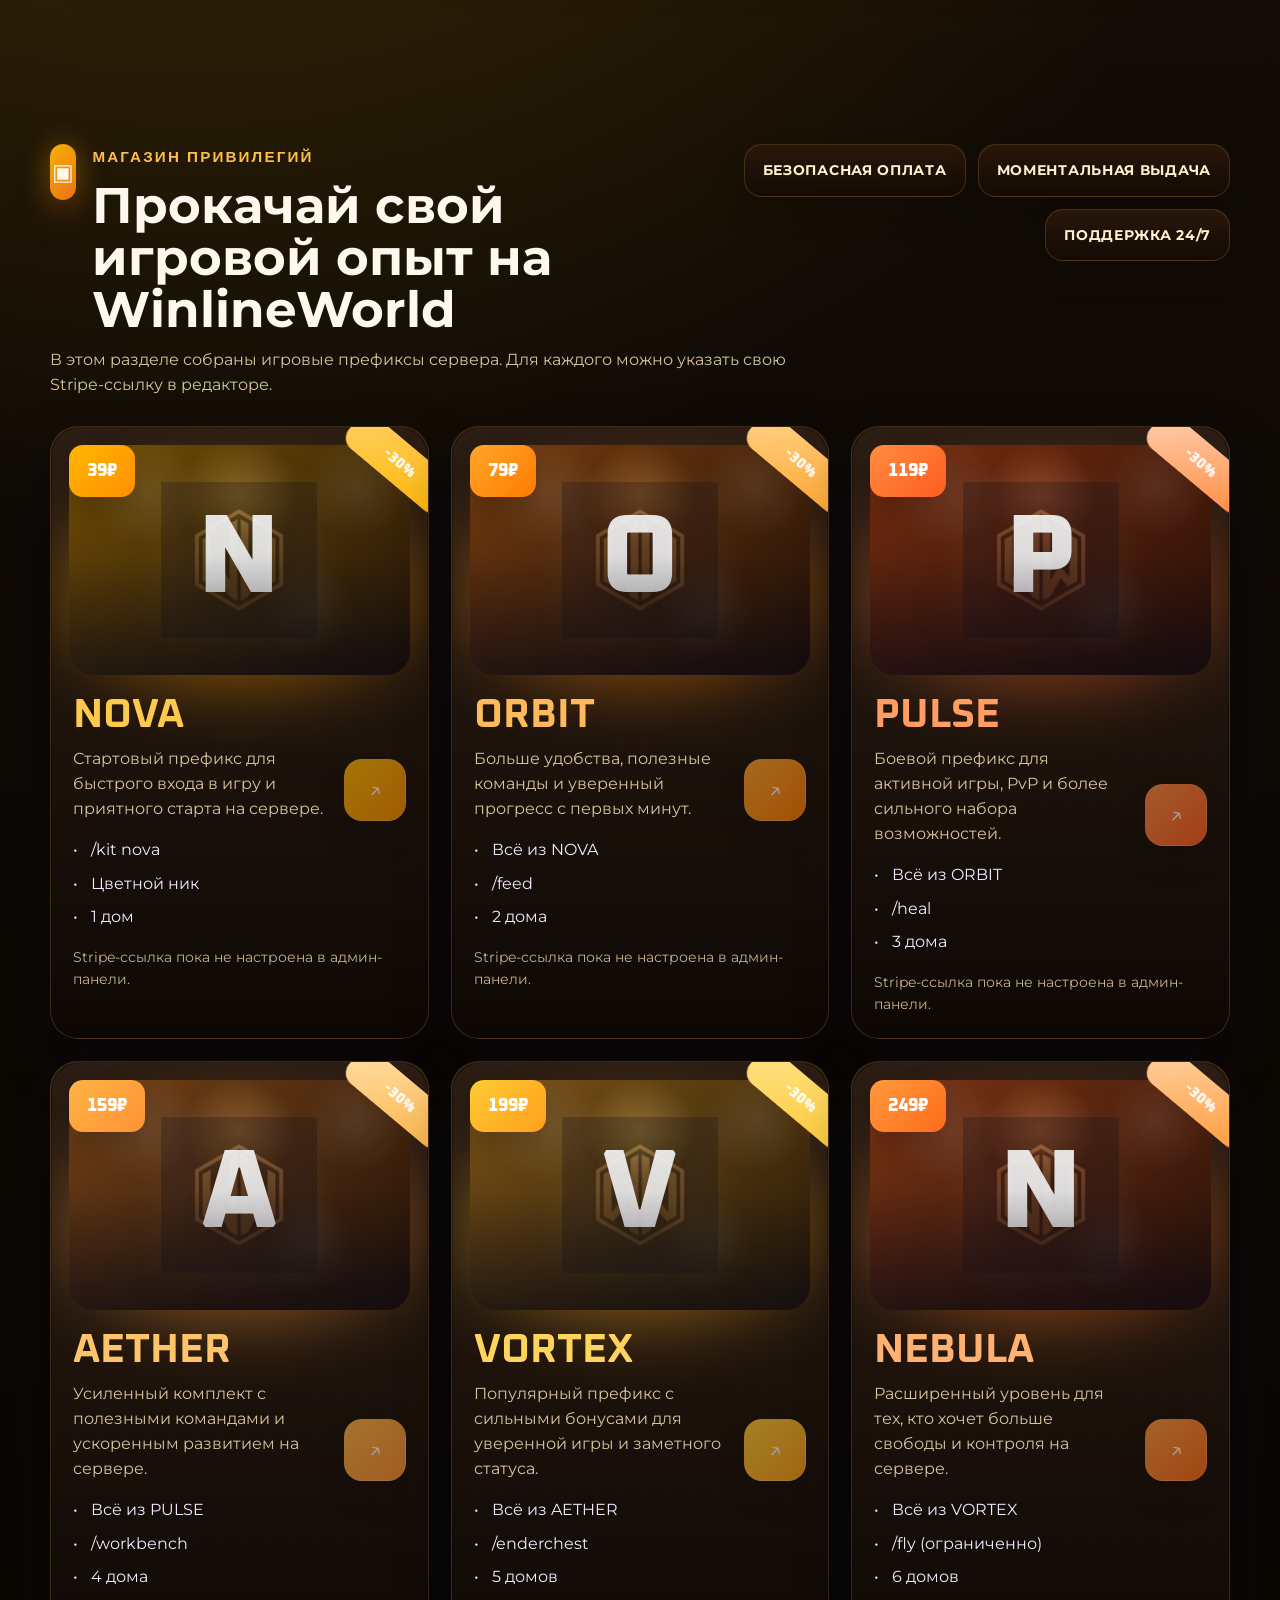
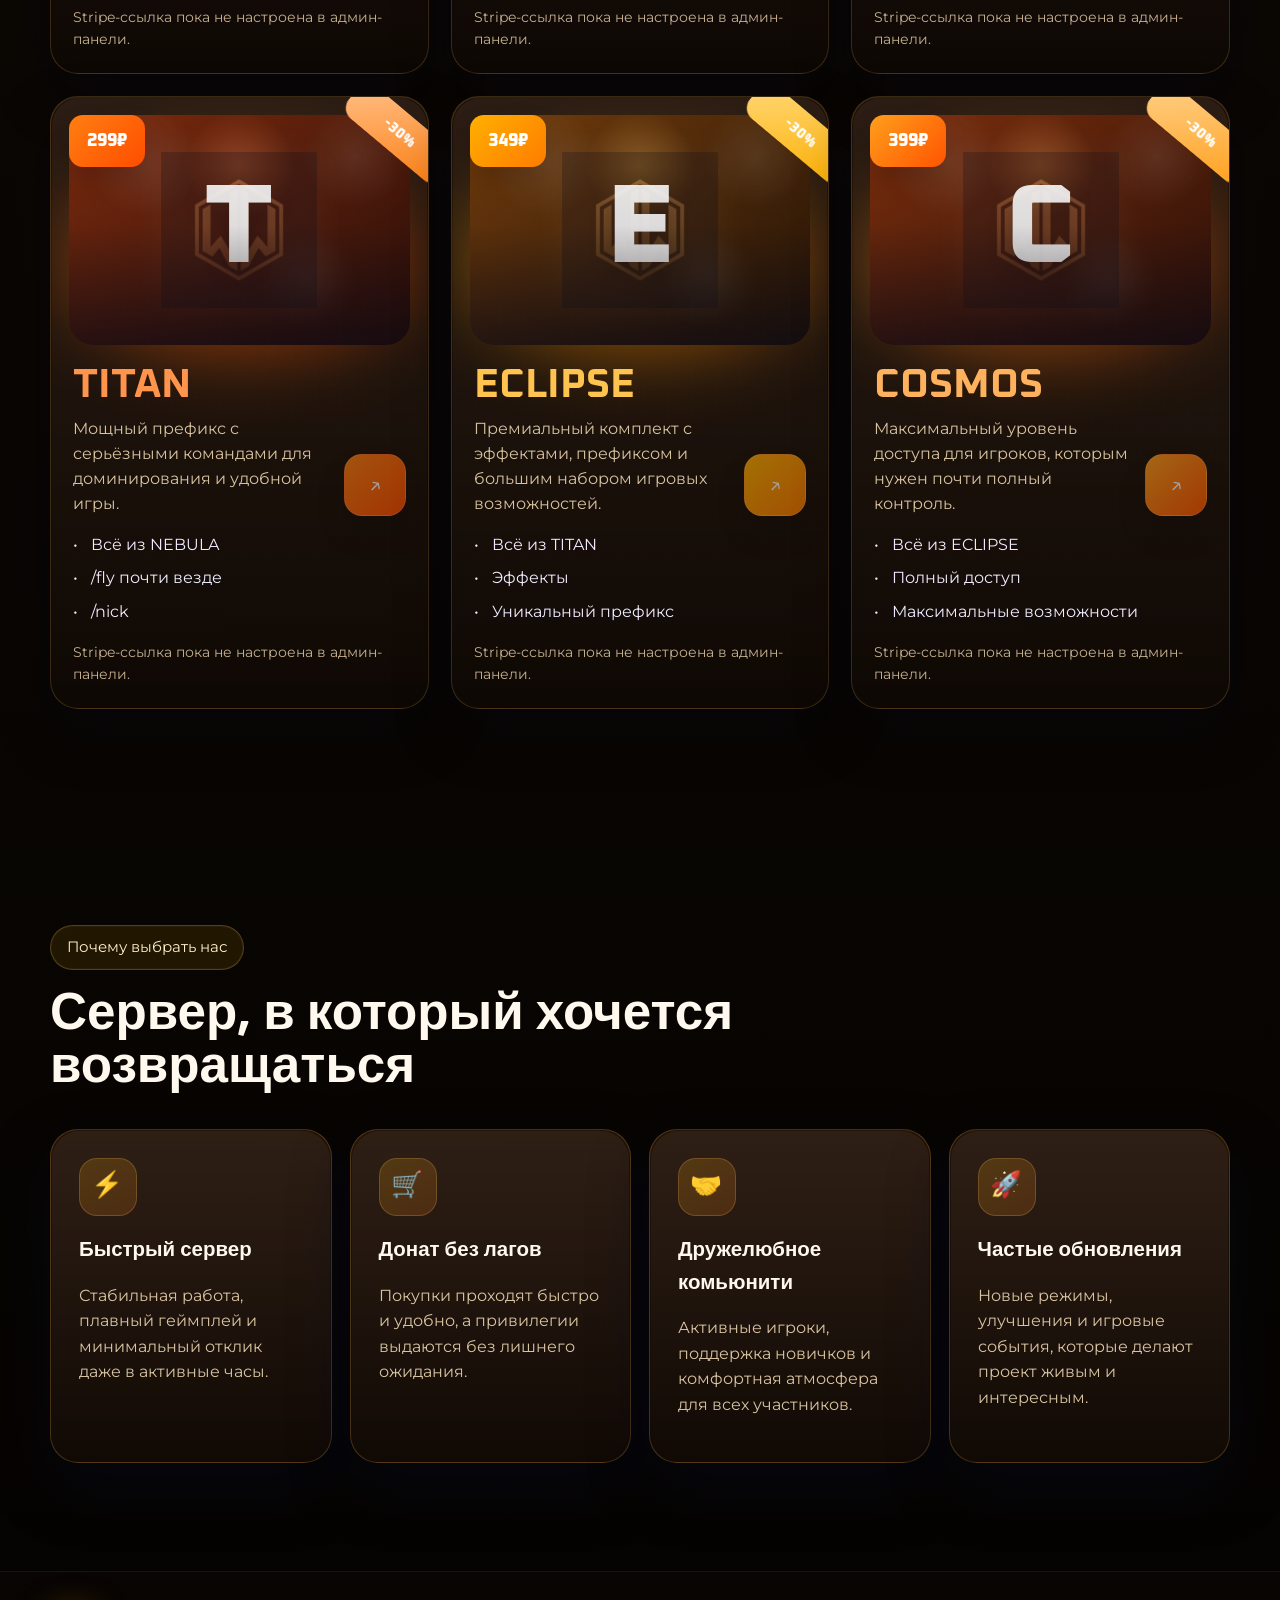
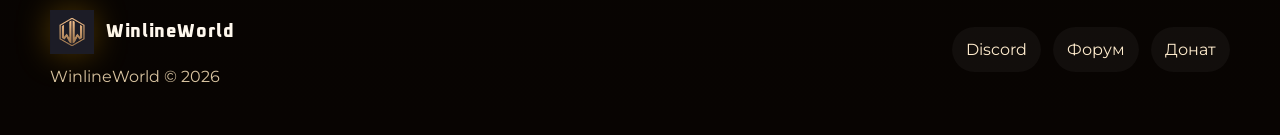
==== commit cac206f5: "Add files via upload" ====
--- a/index.html
+++ b/index.html
@@ -4,7 +4,7 @@
   <meta charset="UTF-8">
   <meta name="viewport" content="width=device-width, initial-scale=1.0">
   <title>WinlineWorld | Minecraft Сервер</title>
-  <meta name="description" content="WinlineWorld — современный Minecraft сервер с красивыми привилегиями, дружелюбным комьюнити и быстрым донат-магазином.">
+  <meta name="description" content="WinlineWorld — современный Minecraft сервер с атмосферным дизайном, дружелюбным комьюнити и игровыми наборами.">
   <link rel="preconnect" href="https://fonts.googleapis.com">
   <link rel="preconnect" href="https://fonts.gstatic.com" crossorigin>
   <link href="https://fonts.googleapis.com/css2?family=Montserrat:wght@400;500;600;700;800&family=Oxanium:wght@500;600;700;800&display=swap" rel="stylesheet">
@@ -17,10 +17,12 @@
   <div class="page-glow page-glow-right"></div>
   <div class="grid-overlay"></div>
 
-  <header class="navbar">
+  <header class="navbar" data-site-shell>
     <div class="container nav-inner">
       <a class="brand" href="#top">
-        <span class="brand-logo">W</span>
+        <span class="brand-logo">
+          <img class="brand-logo-image" src="logo.avif" alt="WinlineWorld logo">
+        </span>
         <span class="brand-text">WinlineWorld</span>
       </a>
 
@@ -33,24 +35,41 @@
       <nav class="nav-menu">
         <a href="#server-info">Информация</a>
         <a href="#donate">Привилегии</a>
-        <a href="#features">Почему мы</a>
-        <a href="#footer">Контакты</a>
-        <a class="nav-cta" href="#donate">Донат</a>
+        <a class="nav-cta" href="https://discord.gg/x6GWKRKdkc" target="_blank" rel="noopener noreferrer">Discord</a>
       </nav>
     </div>
   </header>
 
-  <main id="top">
+  <div class="maintenance-banner" id="maintenanceBanner" hidden>
+    <div class="container">
+      <strong>Техническа поддръжка</strong>
+      <span id="maintenanceText"></span>
+    </div>
+  </div>
+
+  <section class="maintenance-screen" id="maintenanceScreen" hidden>
+    <div class="container maintenance-screen-inner">
+      <span class="section-kicker">Технические работы</span>
+      <h1>WinlineWorld</h1>
+      <p id="maintenanceScreenText">Сайт закрыт на технические работы. Пожалуйста, зайдите позже.</p>
+    </div>
+  </section>
+
+  <main id="top" data-site-shell>
     <section class="hero section">
       <div class="container hero-layout">
         <div class="hero-copy reveal">
-          <div class="hero-badge">Minecraft сервер нового уровня</div>
+          <div class="server-status" aria-label="Статус онлайна сервера">
+            <span class="server-status-dot"></span>
+            <span class="server-status-text">0 / 100 ONLINE</span>
+          </div>
+          <div class="hero-badge">Гриферский сервер</div>
           <h1>WinlineWorld</h1>
-          <p>Лучший Minecraft сервер с привилегиями</p>
+          <p>Атмосферный гриферский сервер с PvP, выживанием, кланами и крутыми возможностями для каждого игрока</p>
 
           <div class="hero-actions">
             <a class="btn btn-primary" href="#server-info" data-copy="winlineworld.veroid.fun">Играть</a>
-            <a class="btn btn-secondary" href="#donate">Купить привилегию</a>
+            <a class="btn btn-secondary" href="#donate">Смотреть наборы</a>
           </div>
 
           <div class="hero-stats">
@@ -67,12 +86,23 @@
 
         <div class="hero-visual reveal">
           <div class="scene-card">
-            <div class="scene-cube cube-main"></div>
-            <div class="scene-cube cube-small cube-one"></div>
-            <div class="scene-cube cube-small cube-two"></div>
-            <div class="scene-panel">
-              <span>ONLINE WORLD</span>
-              <strong>Играй. Развивайся. Доминируй.</strong>
+            <div class="scene-aura"></div>
+            <div class="scene-runes">GRIEF • PVP • CLANS • SURVIVAL</div>
+            <div class="scene-emblem">
+              <div class="scene-emblem-ring"></div>
+              <img class="scene-logo" src="logo.avif" alt="WinlineWorld emblem">
+            </div>
+            <div class="scene-badge scene-badge-left">
+              <span class="scene-badge-title">PvP</span>
+              <strong>Жесткие битвы</strong>
+            </div>
+            <div class="scene-badge scene-badge-right">
+              <span class="scene-badge-title">Кланы</span>
+              <strong>Командная игра</strong>
+            </div>
+            <div class="scene-badge scene-badge-bottom">
+              <span class="scene-badge-title">Рейды</span>
+              <strong>Лут и доминация</strong>
             </div>
           </div>
         </div>
@@ -108,21 +138,26 @@
             <span class="info-link">Открыть форум</span>
           </a>
 
-          <a class="info-card reveal" href="#donate">
-            <span class="info-icon">WD</span>
-            <h3>Stripe Магазин</h3>
-            <p>Выбор привилегии и переход на защищенную оплату через Stripe Checkout или Payment Link.</p>
-            <span class="info-link">Открыть привилегии</span>
-          </a>
         </div>
       </div>
     </section>
 
     <section class="section donate-section" id="donate">
       <div class="container">
-        <div class="section-heading reveal">
-          <span class="section-kicker">Донат / Привилегии</span>
-          <h2>Выбери свой уровень силы</h2>
+        <div class="shop-head reveal">
+          <div class="shop-title-block">
+            <div class="shop-title-icon" aria-hidden="true">▣</div>
+            <div class="shop-title-copy">
+              <span class="shop-kicker">Магазин привилегий</span>
+              <h2>Прокачай свой игровой опыт на WinlineWorld</h2>
+            </div>
+          </div>
+
+          <div class="shop-benefits">
+            <div class="shop-benefit">Безопасная оплата</div>
+            <div class="shop-benefit">Моментальная выдача</div>
+            <div class="shop-benefit">Поддержка 24/7</div>
+          </div>
         </div>
 
         <p class="section-note reveal" id="shopNotice"></p>
@@ -166,11 +201,13 @@
     </section>
   </main>
 
-  <footer class="footer" id="footer">
+  <footer class="footer" id="footer" data-site-shell>
     <div class="container footer-inner">
       <div>
         <a class="brand footer-brand" href="#top">
-          <span class="brand-logo">W</span>
+          <span class="brand-logo">
+            <img class="brand-logo-image" src="logo.avif" alt="WinlineWorld logo">
+          </span>
           <span class="brand-text">WinlineWorld</span>
         </a>
         <p>WinlineWorld © 2026</p>
--- a/style.css
+++ b/style.css
@@ -1,4 +1,4 @@
-:root {
+﻿:root {
   --bg: #120b04;
   --bg-deep: #050301;
   --panel: rgba(33, 18, 9, 0.78);
@@ -103,6 +103,8 @@
 }
 
 .navbar,
+.maintenance-banner,
+.maintenance-screen,
 .hero,
 .info-section,
 .donate-section,
@@ -121,6 +123,67 @@
   border-bottom: 1px solid rgba(255, 255, 255, 0.05);
 }
 
+.maintenance-banner {
+  display: none;
+  border-bottom: 1px solid rgba(255, 194, 92, 0.18);
+  background: linear-gradient(135deg, rgba(255, 183, 3, 0.16), rgba(255, 122, 24, 0.14));
+  backdrop-filter: blur(12px);
+}
+
+.maintenance-banner .container {
+  display: flex;
+  align-items: center;
+  gap: 12px;
+  min-height: 54px;
+  padding-top: 6px;
+  padding-bottom: 6px;
+}
+
+.maintenance-banner strong {
+  color: #fff0c8;
+}
+
+.maintenance-banner span {
+  color: var(--text);
+}
+
+.maintenance-screen {
+  display: flex;
+  align-items: center;
+  justify-content: center;
+  min-height: 100vh;
+  padding: 48px 0;
+}
+
+.maintenance-screen[hidden] {
+  display: none;
+}
+
+.maintenance-screen-inner {
+  max-width: 760px;
+  text-align: center;
+  padding: 42px 28px;
+  border-radius: 32px;
+  border: 1px solid rgba(255, 194, 92, 0.2);
+  background: linear-gradient(180deg, rgba(40, 22, 10, 0.92), rgba(18, 10, 5, 0.96));
+  box-shadow: var(--shadow);
+}
+
+.maintenance-screen-inner h1 {
+  margin-top: 20px;
+  font-size: clamp(3rem, 7vw, 5.8rem);
+  line-height: 0.95;
+  font-family: "Oxanium", sans-serif;
+  text-shadow: 0 0 40px rgba(255, 183, 3, 0.24);
+}
+
+.maintenance-screen-inner p {
+  margin: 20px auto 0;
+  max-width: 620px;
+  color: #fff0c8;
+  font-size: clamp(1.08rem, 2.6vw, 1.35rem);
+}
+
 .nav-inner {
   display: flex;
   align-items: center;
@@ -143,9 +206,15 @@
   place-items: center;
   width: 44px;
   height: 44px;
-  border-radius: 14px;
-  background: linear-gradient(135deg, rgba(255, 183, 3, 0.95), rgba(255, 122, 24, 0.95));
-  box-shadow: var(--glow);
+  flex: 0 0 44px;
+}
+
+.brand-logo-image {
+  display: block;
+  width: 44px;
+  height: 44px;
+  object-fit: contain;
+  filter: drop-shadow(0 0 16px rgba(255, 183, 3, 0.28));
 }
 
 .brand-text {
@@ -234,6 +303,7 @@
 .hero-visual {
   position: relative;
   z-index: 1;
+  min-width: 0;
 }
 
 .hero-badge,
@@ -250,6 +320,41 @@
   font-size: 0.92rem;
 }
 
+.server-status {
+  display: inline-flex;
+  align-items: center;
+  gap: 14px;
+  margin-bottom: 18px;
+  padding: 12px 26px;
+  border-radius: 999px;
+  border: 1px solid rgba(255, 183, 3, 0.24);
+  background:
+    linear-gradient(135deg, rgba(50, 25, 8, 0.92), rgba(24, 12, 4, 0.96));
+  box-shadow:
+    0 14px 30px rgba(0, 0, 0, 0.24),
+    0 0 24px rgba(255, 183, 3, 0.12),
+    inset 0 0 0 1px rgba(255, 255, 255, 0.03);
+}
+
+.server-status-dot {
+  width: 14px;
+  height: 14px;
+  border-radius: 50%;
+  background: linear-gradient(135deg, #29d98c, #1ff0c1);
+  box-shadow:
+    0 0 0 6px rgba(41, 217, 140, 0.14),
+    0 0 20px rgba(31, 240, 193, 0.45);
+  animation: pulseOnline 1.8s ease-in-out infinite;
+}
+
+.server-status-text {
+  color: #43f0bc;
+  font-size: 0.98rem;
+  font-weight: 800;
+  letter-spacing: 0.22em;
+  white-space: nowrap;
+}
+
 .hero h1,
 .section-heading h2,
 .scene-panel strong,
@@ -262,9 +367,11 @@
 
 .hero h1 {
   margin-top: 20px;
-  font-size: clamp(3.4rem, 7vw, 6.8rem);
-  line-height: 0.95;
-  letter-spacing: 0.03em;
+  max-width: 100%;
+  font-size: clamp(2.2rem, 7vw, 5.1rem);
+  line-height: 0.98;
+  letter-spacing: 0.01em;
+  white-space: nowrap;
   text-shadow: 0 0 40px rgba(255, 183, 3, 0.24);
 }
 
@@ -416,70 +523,130 @@
   opacity: 0.08;
 }
 
-.scene-cube {
-  position: absolute;
-  border-radius: 18px;
-  transform-style: preserve-3d;
-}
-
-.cube-main {
-  top: 90px;
+.scene-aura {
+  position: absolute;
+  inset: 92px 92px 140px;
+  border-radius: 50%;
+  background:
+    radial-gradient(circle, rgba(255, 196, 85, 0.42), rgba(255, 145, 38, 0.2) 45%, transparent 72%);
+  filter: blur(10px);
+  animation: pulseAura 4.5s ease-in-out infinite;
+}
+
+.scene-runes {
+  position: absolute;
+  top: 34px;
   left: 50%;
-  width: 220px;
-  height: 220px;
+  transform: translateX(-50%);
+  padding: 10px 18px;
+  border-radius: 999px;
+  border: 1px solid rgba(255, 194, 92, 0.14);
+  background: rgba(18, 10, 5, 0.72);
+  color: #ffd78a;
+  font-size: 0.78rem;
+  font-weight: 700;
+  letter-spacing: 0.26em;
+  text-align: center;
+  white-space: nowrap;
+}
+
+.scene-emblem {
+  position: absolute;
+  top: 108px;
+  left: 50%;
+  width: 248px;
+  height: 248px;
+  transform: translateX(-50%);
+  display: grid;
+  place-items: center;
+  animation: floatEmblem 5.8s ease-in-out infinite;
+}
+
+.scene-emblem-ring {
+  position: absolute;
+  inset: 0;
+  border-radius: 50%;
+  border: 1px solid rgba(255, 194, 92, 0.24);
   background:
-    linear-gradient(135deg, rgba(255, 209, 102, 0.95), rgba(255, 122, 24, 0.8));
-  transform: translateX(-50%) rotate(-14deg);
+    radial-gradient(circle at 50% 50%, rgba(255, 211, 116, 0.18), rgba(255, 122, 24, 0.06) 62%, transparent 70%),
+    linear-gradient(180deg, rgba(255, 255, 255, 0.04), transparent);
   box-shadow:
-    0 0 0 8px rgba(255, 255, 255, 0.04) inset,
-    0 30px 60px rgba(81, 41, 8, 0.45),
-    0 0 50px rgba(255, 183, 3, 0.32);
-  animation: floatCubeMain 6s ease-in-out infinite;
-}
-
-.cube-main::before,
-.cube-main::after,
-.cube-small::before,
-.cube-small::after {
+    inset 0 0 0 18px rgba(255, 173, 42, 0.04),
+    0 0 48px rgba(255, 173, 42, 0.18);
+}
+
+.scene-emblem-ring::before,
+.scene-emblem-ring::after {
   content: "";
   position: absolute;
-  inset: 0;
-  border-radius: inherit;
-  background-image:
-    linear-gradient(rgba(255, 255, 255, 0.18) 1px, transparent 1px),
-    linear-gradient(90deg, rgba(255, 255, 255, 0.18) 1px, transparent 1px);
-  background-size: 22px 22px;
-  mix-blend-mode: overlay;
-}
-
-.cube-main::after {
-  inset: auto;
-  left: 18px;
-  right: 18px;
-  bottom: -22px;
-  height: 22px;
-  background: linear-gradient(180deg, rgba(255, 147, 48, 0.25), transparent);
-  filter: blur(10px);
-}
-
-.cube-small {
-  width: 92px;
-  height: 92px;
-  background: linear-gradient(135deg, rgba(255, 164, 50, 0.85), rgba(255, 122, 24, 0.9));
-  box-shadow: 0 18px 34px rgba(81, 41, 8, 0.42);
-  animation: floatCubeSmall 6s ease-in-out infinite;
-}
-
-.cube-one {
-  left: 78px;
-  bottom: 148px;
-  animation-delay: 0.35s;
-}
-
-.cube-two {
-  right: 74px;
-  top: 154px;
-  animation-delay: 0.7s;
+  inset: 18px;
+  border-radius: 50%;
+  border: 1px dashed rgba(255, 214, 126, 0.16);
+}
+
+.scene-emblem-ring::after {
+  inset: 34px;
+  border-style: solid;
+  border-color: rgba(255, 187, 74, 0.1);
+}
+
+.scene-logo {
+  position: relative;
+  z-index: 1;
+  width: 132px;
+  height: 132px;
+  object-fit: contain;
+  filter:
+    drop-shadow(0 0 24px rgba(255, 183, 3, 0.35))
+    drop-shadow(0 14px 24px rgba(0, 0, 0, 0.22));
+}
+
+.scene-badge {
+  position: absolute;
+  min-width: 168px;
+  padding: 16px 18px;
+  border-radius: 22px;
+  border: 1px solid rgba(255, 194, 92, 0.16);
+  background: linear-gradient(180deg, rgba(46, 25, 11, 0.9), rgba(22, 12, 6, 0.96));
+  box-shadow:
+    0 18px 34px rgba(0, 0, 0, 0.18),
+    inset 0 0 0 1px rgba(255, 255, 255, 0.02);
+  backdrop-filter: blur(8px);
+}
+
+.scene-badge-title {
+  display: block;
+  margin-bottom: 6px;
+  color: #ffd78a;
+  font-size: 0.75rem;
+  font-weight: 800;
+  letter-spacing: 0.2em;
+  text-transform: uppercase;
+}
+
+.scene-badge strong {
+  display: block;
+  font-size: 1rem;
+  line-height: 1.3;
+}
+
+.scene-badge-left {
+  left: 32px;
+  top: 182px;
+  animation: floatBadgeLeft 6.2s ease-in-out infinite;
+}
+
+.scene-badge-right {
+  right: 32px;
+  top: 166px;
+  animation: floatBadgeRight 6s ease-in-out infinite;
+}
+
+.scene-badge-bottom {
+  left: 50%;
+  bottom: 126px;
+  transform: translateX(-50%);
+  animation: floatBadgeBottom 6.6s ease-in-out infinite;
 }
 
 .scene-panel {
@@ -518,6 +685,93 @@
   max-width: 760px;
   margin: -8px 0 28px;
   color: var(--muted);
+}
+
+.shop-head {
+  display: flex;
+  align-items: flex-start;
+  justify-content: space-between;
+  gap: 24px;
+  margin-bottom: 20px;
+}
+
+.shop-title-block {
+  display: flex;
+  align-items: flex-start;
+  gap: 16px;
+  max-width: 640px;
+}
+
+.shop-title-icon {
+  display: grid;
+  place-items: center;
+  width: 56px;
+  height: 56px;
+  border-radius: 18px;
+  background: linear-gradient(135deg, rgba(255, 183, 3, 0.96), rgba(255, 122, 24, 0.92));
+  color: #fff7ea;
+  font-size: 1.45rem;
+  box-shadow:
+    0 18px 34px rgba(117, 54, 8, 0.34),
+    0 0 28px rgba(255, 183, 3, 0.34);
+}
+
+.shop-title-copy h2 {
+  margin: 8px 0 0;
+  font-size: clamp(2rem, 4vw, 3.1rem);
+  line-height: 1.05;
+}
+
+.shop-kicker {
+  display: inline-block;
+  color: #ffbf47;
+  font-family: "Oxanium", sans-serif;
+  font-size: 0.95rem;
+  font-weight: 800;
+  letter-spacing: 0.14em;
+  text-transform: uppercase;
+}
+
+.shop-benefits {
+  display: flex;
+  flex-wrap: wrap;
+  justify-content: flex-end;
+  gap: 12px;
+  max-width: 520px;
+}
+
+.shop-benefit {
+  padding: 14px 18px;
+  border-radius: 18px;
+  border: 1px solid rgba(255, 194, 92, 0.18);
+  background: linear-gradient(180deg, rgba(44, 24, 11, 0.92), rgba(20, 11, 5, 0.94));
+  color: #fff0cf;
+  font-size: 0.88rem;
+  font-weight: 700;
+  letter-spacing: 0.05em;
+  text-transform: uppercase;
+  box-shadow: 0 16px 30px rgba(20, 10, 4, 0.24);
+}
+
+.info-section .section-heading {
+  margin-left: auto;
+  margin-right: auto;
+  text-align: center;
+}
+
+.info-section .info-grid {
+  grid-template-columns: repeat(3, minmax(0, 1fr));
+  max-width: 1120px;
+  margin: 0 auto;
+}
+
+.info-section .info-card {
+  text-align: center;
+}
+
+.info-section .info-icon {
+  margin-left: auto;
+  margin-right: auto;
 }
 
 .info-grid,
@@ -592,8 +846,8 @@
 
 .donate-grid {
   display: grid;
-  grid-template-columns: repeat(5, minmax(0, 1fr));
-  gap: 18px;
+  grid-template-columns: repeat(auto-fit, minmax(280px, 1fr));
+  gap: 22px;
 }
 
 .donate-grid:empty::before {
@@ -602,113 +856,430 @@
   grid-column: 1 / -1;
   padding: 22px 24px;
   border-radius: 24px;
-  border: 1px solid rgba(255, 194, 92, 0.16);
+  border: 1px solid rgba(255, 194, 92, 0.18);
   background: rgba(255, 255, 255, 0.03);
   color: var(--muted);
 }
 
 .donate-card {
   position: relative;
-  padding: 28px;
-  border-radius: 30px;
   overflow: hidden;
+  border-radius: 28px;
+  border: 1px solid rgba(255, 194, 92, 0.18);
+  background: linear-gradient(180deg, rgba(34, 18, 8, 0.96), rgba(14, 8, 4, 0.98));
+  box-shadow:
+    0 24px 54px rgba(5, 5, 18, 0.38),
+    inset 0 1px 0 rgba(255, 255, 255, 0.05);
   transition: transform var(--transition), border-color var(--transition), box-shadow var(--transition);
 }
 
+.donate-card::after {
+  content: "";
+  position: absolute;
+  inset: 0;
+  background:
+    linear-gradient(rgba(255, 255, 255, 0.06) 1px, transparent 1px),
+    linear-gradient(90deg, rgba(255, 255, 255, 0.06) 1px, transparent 1px);
+  background-size: 24px 24px;
+  opacity: 0.08;
+  pointer-events: none;
+}
+
 .card-glow {
   position: absolute;
-  inset: auto auto -68px 50%;
-  width: 180px;
+  inset: 72px 18px auto;
   height: 180px;
-  background: radial-gradient(circle, rgba(255, 183, 3, 0.24), transparent 70%);
-  transform: translateX(-50%);
+  border-radius: 50%;
+  filter: blur(40px);
+  opacity: 0.5;
   pointer-events: none;
 }
 
 .donate-card:hover,
 .donate-card:focus-within {
   transform: translateY(-8px);
-  border-color: rgba(255, 197, 95, 0.45);
+  border-color: rgba(255, 194, 92, 0.42);
   box-shadow:
-    0 30px 62px rgba(5, 10, 32, 0.5),
-    0 0 38px rgba(255, 183, 3, 0.2);
+    0 34px 70px rgba(5, 5, 18, 0.48),
+    0 0 36px rgba(255, 183, 3, 0.18);
 }
 
 .featured-card {
-  transform: translateY(-10px);
-  border-color: rgba(255, 194, 92, 0.4);
-  background:
-    linear-gradient(180deg, rgba(50, 27, 11, 0.94), rgba(23, 11, 5, 0.97));
+  transform: translateY(-6px);
 }
 
 .featured-card:hover,
 .featured-card:focus-within {
-  transform: translateY(-14px);
-}
-
-.tier-label {
-  display: inline-flex;
-  padding: 8px 12px;
-  border-radius: 999px;
-  background: rgba(255, 183, 3, 0.14);
-  border: 1px solid rgba(255, 194, 92, 0.22);
-  color: #fff2cf;
-  font-size: 0.86rem;
-  font-weight: 700;
+  transform: translateY(-12px);
+}
+
+.donate-card-media {
+  position: relative;
+  min-height: 270px;
+  padding: 18px;
+}
+
+.donate-price,
+.donate-ribbon {
+  position: absolute;
+  z-index: 2;
+  border-radius: 14px;
+  font-family: "Oxanium", sans-serif;
+  font-weight: 800;
+}
+
+.donate-price {
+  top: 18px;
+  left: 18px;
+  padding: 12px 18px;
+  color: #fff;
+  font-size: 1.1rem;
+  box-shadow: 0 12px 24px rgba(0, 0, 0, 0.18);
+}
+
+.donate-ribbon {
+  top: 16px;
+  right: -34px;
+  padding: 10px 42px 8px;
+  color: #fff;
+  font-size: 0.9rem;
   letter-spacing: 0.08em;
-}
-
-.donate-card h3 {
-  margin-top: 18px;
-  font-size: 2.15rem;
+  transform: rotate(40deg);
+}
+
+.donate-art {
+  position: relative;
+  min-height: 230px;
+  border-radius: 24px;
+  overflow: hidden;
+  background:
+    radial-gradient(circle at 50% 25%, rgba(255, 255, 255, 0.16), transparent 24%),
+    linear-gradient(180deg, rgba(255, 255, 255, 0.03), transparent 55%);
+}
+
+.donate-art::before,
+.donate-art::after {
+  content: "";
+  position: absolute;
+  inset: 0;
+  pointer-events: none;
+}
+
+.donate-art::before {
+  background:
+    radial-gradient(circle at 22% 20%, rgba(255, 255, 255, 0.18), transparent 18%),
+    radial-gradient(circle at 84% 18%, rgba(255, 255, 255, 0.16), transparent 16%),
+    radial-gradient(circle at 70% 72%, rgba(255, 255, 255, 0.14), transparent 18%);
+  opacity: 0.55;
+}
+
+.donate-art::after {
+  background: linear-gradient(180deg, transparent 0%, rgba(8, 8, 20, 0.08) 48%, rgba(8, 8, 20, 0.65) 100%);
+}
+
+.donate-art-core {
+  position: absolute;
+  inset: 0;
+  display: grid;
+  place-items: center;
+}
+
+.donate-art-logo {
+  width: 156px;
+  height: 156px;
+  object-fit: contain;
+  opacity: 0.28;
+  filter: blur(0.2px) drop-shadow(0 0 22px rgba(255, 255, 255, 0.18));
+}
+
+.donate-art-letter {
+  position: absolute;
+  font-family: "Oxanium", sans-serif;
+  font-size: clamp(5rem, 10vw, 7rem);
+  font-weight: 800;
+  line-height: 1;
+  color: rgba(255, 255, 255, 0.92);
+  text-shadow: 0 10px 24px rgba(0, 0, 0, 0.22);
+}
+
+.donate-card-body {
+  position: relative;
+  z-index: 1;
+  padding: 0 22px 22px;
+}
+
+.donate-card-head {
+  display: flex;
+  align-items: flex-end;
+  justify-content: space-between;
+  gap: 16px;
+}
+
+.donate-card-copy {
+  flex: 1;
+  min-width: 0;
+}
+
+.donate-title {
+  margin: 0;
+  font-size: clamp(2rem, 4.2vw, 2.55rem);
+  line-height: 0.95;
+  text-transform: uppercase;
+}
+
+.donate-description {
+  margin: 10px 0 0;
+  color: rgba(245, 240, 255, 0.82);
+  font-size: 0.98rem;
+}
+
+.donate-card-action {
+  display: inline-grid;
+  place-items: center;
+  width: 62px;
+  height: 62px;
+  flex: 0 0 62px;
+  border-radius: 18px;
+  border: 1px solid rgba(255, 255, 255, 0.12);
+  color: #fff;
+  font-size: 1.5rem;
+  box-shadow: 0 18px 32px rgba(0, 0, 0, 0.2);
+  transition: transform var(--transition), box-shadow var(--transition), filter var(--transition);
+}
+
+.donate-card-action:hover,
+.donate-card-action:focus-visible {
+  transform: translateY(-3px) scale(1.02);
+  filter: brightness(1.06);
+}
+
+.donate-card-action.is-disabled {
+  opacity: 0.6;
+  pointer-events: none;
+}
+
+.donate-perks {
+  margin: 16px 0 0;
+  padding: 0;
+  list-style: none;
+}
+
+.donate-perks li {
+  position: relative;
+  padding-left: 18px;
+  color: #f0ecff;
+  font-size: 1rem;
+}
+
+.donate-perks li + li {
+  margin-top: 8px;
+}
+
+.donate-perks li::before {
+  content: "•";
+  position: absolute;
+  left: 0;
+  top: 0;
 }
 
 .buy-note {
   display: block;
-  margin-top: 12px;
-  color: var(--muted);
-  font-size: 0.9rem;
-}
-
-.donate-card ul {
-  margin: 18px 0 24px;
-  padding: 0;
-  list-style: none;
-}
-
-.donate-card li {
-  position: relative;
-  padding-left: 20px;
-  color: #fff2db;
-  font-size: 0.95rem;
-}
-
-.donate-card li + li {
-  margin-top: 10px;
-}
-
-.donate-card li::before {
-  content: "";
-  position: absolute;
-  left: 0;
-  top: 10px;
-  width: 8px;
-  height: 8px;
-  border-radius: 50%;
-  background: linear-gradient(135deg, var(--primary-soft), var(--secondary-soft));
-  box-shadow: 0 0 12px rgba(255, 183, 3, 0.52);
-}
-
-.btn-card {
-  width: 100%;
-}
-
-.btn-card.is-disabled {
-  background: rgba(255, 255, 255, 0.08);
-  color: var(--text);
-  box-shadow: none;
-  border-color: rgba(255, 194, 92, 0.16);
-  pointer-events: none;
+  margin-top: 16px;
+  color: rgba(255, 229, 186, 0.76);
+  font-size: 0.88rem;
+}
+
+.donate-card.is-maintenance {
+  filter: saturate(0.72);
+}
+
+.theme-nova .card-glow,
+.theme-nova .donate-price,
+.theme-nova .donate-card-action {
+  background: linear-gradient(135deg, #ffb703, #ff8f00);
+}
+
+.theme-nova .donate-ribbon {
+  background: linear-gradient(135deg, #ffd166, #ffb703);
+}
+
+.theme-nova .donate-art {
+  background-color: #2a1806;
+  background-image:
+    radial-gradient(circle at 50% 22%, rgba(255, 209, 102, 0.28), transparent 24%),
+    linear-gradient(135deg, rgba(255, 183, 3, 0.34), rgba(34, 18, 8, 0.3));
+}
+
+.theme-nova .donate-title {
+  color: #ffc94d;
+}
+
+.theme-orbit .card-glow,
+.theme-orbit .donate-price,
+.theme-orbit .donate-card-action {
+  background: linear-gradient(135deg, #ffa62b, #ff7b00);
+}
+
+.theme-orbit .donate-ribbon {
+  background: linear-gradient(135deg, #ffd28a, #ffa62b);
+}
+
+.theme-orbit .donate-art {
+  background-color: #2c1505;
+  background-image:
+    radial-gradient(circle at 50% 22%, rgba(255, 178, 86, 0.28), transparent 22%),
+    linear-gradient(135deg, rgba(255, 133, 34, 0.34), rgba(35, 16, 5, 0.34));
+}
+
+.theme-orbit .donate-title {
+  color: #ffb95d;
+}
+
+.theme-pulse .card-glow,
+.theme-pulse .donate-price,
+.theme-pulse .donate-card-action {
+  background: linear-gradient(135deg, #ff8c42, #ff5e1f);
+}
+
+.theme-pulse .donate-ribbon {
+  background: linear-gradient(135deg, #ffd0b0, #ff8c42);
+}
+
+.theme-pulse .donate-art {
+  background-color: #301306;
+  background-image:
+    radial-gradient(circle at 50% 22%, rgba(255, 150, 92, 0.28), transparent 22%),
+    linear-gradient(135deg, rgba(255, 94, 31, 0.34), rgba(41, 14, 6, 0.34));
+}
+
+.theme-pulse .donate-title {
+  color: #ff9d63;
+}
+
+.theme-aether .card-glow,
+.theme-aether .donate-price,
+.theme-aether .donate-card-action {
+  background: linear-gradient(135deg, #ffb347, #ff9233);
+}
+
+.theme-aether .donate-ribbon {
+  background: linear-gradient(135deg, #ffe0a8, #ffb347);
+}
+
+.theme-aether .donate-art {
+  background-color: #2b1707;
+  background-image:
+    radial-gradient(circle at 50% 22%, rgba(255, 191, 105, 0.28), transparent 22%),
+    linear-gradient(135deg, rgba(255, 146, 51, 0.34), rgba(38, 17, 7, 0.34));
+}
+
+.theme-aether .donate-title {
+  color: #ffc46a;
+}
+
+.theme-vortex .card-glow,
+.theme-vortex .donate-price,
+.theme-vortex .donate-card-action {
+  background: linear-gradient(135deg, #ffcc33, #ff9f1c);
+}
+
+.theme-vortex .donate-ribbon {
+  background: linear-gradient(135deg, #ffe28a, #ffcc33);
+}
+
+.theme-vortex .donate-art {
+  background-color: #302006;
+  background-image:
+    radial-gradient(circle at 50% 22%, rgba(255, 220, 120, 0.28), transparent 22%),
+    linear-gradient(135deg, rgba(255, 173, 51, 0.36), rgba(43, 24, 6, 0.34));
+}
+
+.theme-vortex .donate-title {
+  color: #ffd45c;
+}
+
+.theme-nebula .card-glow,
+.theme-nebula .donate-price,
+.theme-nebula .donate-card-action {
+  background: linear-gradient(135deg, #ff9a3c, #ff6b1a);
+}
+
+.theme-nebula .donate-ribbon {
+  background: linear-gradient(135deg, #ffd3a3, #ff9a3c);
+}
+
+.theme-nebula .donate-art {
+  background-color: #311407;
+  background-image:
+    radial-gradient(circle at 50% 22%, rgba(255, 168, 97, 0.28), transparent 22%),
+    linear-gradient(135deg, rgba(255, 108, 41, 0.36), rgba(42, 15, 7, 0.34));
+}
+
+.theme-nebula .donate-title {
+  color: #ffb171;
+}
+
+.theme-titan .card-glow,
+.theme-titan .donate-price,
+.theme-titan .donate-card-action {
+  background: linear-gradient(135deg, #ff7f11, #ff4d00);
+}
+
+.theme-titan .donate-ribbon {
+  background: linear-gradient(135deg, #ffc18b, #ff7f11);
+}
+
+.theme-titan .donate-art {
+  background-color: #341208;
+  background-image:
+    radial-gradient(circle at 50% 22%, rgba(255, 143, 87, 0.28), transparent 22%),
+    linear-gradient(135deg, rgba(255, 86, 23, 0.36), rgba(46, 14, 8, 0.34));
+}
+
+.theme-titan .donate-title {
+  color: #ff944d;
+}
+
+.theme-eclipse .card-glow,
+.theme-eclipse .donate-price,
+.theme-eclipse .donate-card-action {
+  background: linear-gradient(135deg, #ffb000, #ff7b00);
+}
+
+.theme-eclipse .donate-ribbon {
+  background: linear-gradient(135deg, #ffd87a, #ffb000);
+}
+
+.theme-eclipse .donate-art {
+  background-color: #2b1806;
+  background-image:
+    radial-gradient(circle at 50% 22%, rgba(255, 197, 92, 0.28), transparent 22%),
+    linear-gradient(135deg, rgba(255, 130, 23, 0.34), rgba(39, 18, 6, 0.34));
+}
+
+.theme-eclipse .donate-title {
+  color: #ffc44f;
+}
+
+.theme-cosmos .card-glow,
+.theme-cosmos .donate-price,
+.theme-cosmos .donate-card-action {
+  background: linear-gradient(135deg, #ff9f1c, #ff5400);
+}
+
+.theme-cosmos .donate-ribbon {
+  background: linear-gradient(135deg, #ffd18a, #ff9f1c);
+}
+
+.theme-cosmos .donate-art {
+  background-color: #341307;
+  background-image:
+    radial-gradient(circle at 50% 22%, rgba(255, 169, 87, 0.28), transparent 22%),
+    linear-gradient(135deg, rgba(255, 96, 23, 0.36), rgba(46, 14, 7, 0.34));
+}
+
+.theme-cosmos .donate-title {
+  color: #ffb25e;
 }
 
 .feature-icon {
@@ -1037,29 +1608,86 @@
   transform: translateY(0);
 }
 
-@keyframes floatCubeMain {
+@keyframes pulseAura {
   0%,
   100% {
-    transform: translateX(-50%) translateY(0) rotate(-14deg);
+    transform: scale(0.96);
+    opacity: 0.72;
   }
   50% {
-    transform: translateX(-50%) translateY(-14px) rotate(-10deg);
-  }
-}
-
-@keyframes floatCubeSmall {
+    transform: scale(1.04);
+    opacity: 1;
+  }
+}
+
+@keyframes floatEmblem {
   0%,
   100% {
-    transform: translateY(0) rotate(-8deg);
+    transform: translateX(-50%) translateY(0);
   }
   50% {
-    transform: translateY(-10px) rotate(-2deg);
+    transform: translateX(-50%) translateY(-12px);
+  }
+}
+
+@keyframes floatBadgeLeft {
+  0%,
+  100% {
+    transform: translateY(0);
+  }
+  50% {
+    transform: translateY(-10px);
+  }
+}
+
+@keyframes floatBadgeRight {
+  0%,
+  100% {
+    transform: translateY(0);
+  }
+  50% {
+    transform: translateY(-12px);
+  }
+}
+
+@keyframes floatBadgeBottom {
+  0%,
+  100% {
+    transform: translateX(-50%) translateY(0);
+  }
+  50% {
+    transform: translateX(-50%) translateY(-8px);
+  }
+}
+
+@keyframes pulseOnline {
+  0%,
+  100% {
+    transform: scale(1);
+    box-shadow:
+      0 0 0 6px rgba(41, 217, 140, 0.14),
+      0 0 20px rgba(31, 240, 193, 0.45);
+  }
+  50% {
+    transform: scale(1.08);
+    box-shadow:
+      0 0 0 10px rgba(41, 217, 140, 0.08),
+      0 0 28px rgba(31, 240, 193, 0.6);
   }
 }
 
 @media (max-width: 1180px) {
   .donate-grid {
     grid-template-columns: repeat(3, minmax(0, 1fr));
+  }
+
+  .shop-head {
+    flex-direction: column;
+  }
+
+  .shop-benefits {
+    justify-content: flex-start;
+    max-width: none;
   }
 
   .info-grid,
@@ -1114,8 +1742,51 @@
     order: 2;
   }
 
+  .hero h1 {
+    font-size: clamp(2rem, 8.5vw, 4.2rem);
+  }
+
   .scene-card {
     min-height: 420px;
+  }
+
+  .donate-grid {
+    grid-template-columns: repeat(2, minmax(0, 1fr));
+  }
+
+  .donate-card-head {
+    align-items: flex-start;
+  }
+
+  .scene-runes {
+    top: 26px;
+    font-size: 0.72rem;
+    letter-spacing: 0.18em;
+  }
+
+  .scene-emblem {
+    top: 92px;
+    width: 220px;
+    height: 220px;
+  }
+
+  .scene-badge {
+    min-width: 150px;
+    padding: 14px 16px;
+  }
+
+  .scene-badge-left {
+    left: 24px;
+    top: 168px;
+  }
+
+  .scene-badge-right {
+    right: 24px;
+    top: 156px;
+  }
+
+  .scene-badge-bottom {
+    bottom: 118px;
   }
 
   .admin-panel-grid {
@@ -1135,6 +1806,34 @@
   .hero {
     min-height: auto;
     padding-top: 52px;
+  }
+
+  .shop-title-block {
+    flex-direction: column;
+    align-items: flex-start;
+  }
+
+  .shop-title-copy h2 {
+    font-size: clamp(1.6rem, 7vw, 2.4rem);
+  }
+
+  .shop-benefit {
+    width: 100%;
+    text-align: center;
+  }
+
+  .hero h1 {
+    font-size: clamp(1.7rem, 8.8vw, 3rem);
+    letter-spacing: 0;
+  }
+
+  .server-status {
+    padding: 12px 20px;
+  }
+
+  .server-status-text {
+    font-size: 0.88rem;
+    letter-spacing: 0.16em;
   }
 
   .hero-actions,
@@ -1154,28 +1853,78 @@
     grid-template-columns: 1fr;
   }
 
+  .donate-card-media {
+    min-height: 236px;
+  }
+
+  .donate-card-head {
+    flex-direction: column;
+    align-items: stretch;
+  }
+
+  .donate-card-action {
+    width: 100%;
+    height: 56px;
+  }
+
+  .donate-ribbon {
+    right: -42px;
+  }
+
   .scene-card {
-    min-height: 360px;
-  }
-
-  .cube-main {
-    width: 170px;
-    height: 170px;
-  }
-
-  .cube-small {
-    width: 72px;
-    height: 72px;
-  }
-
-  .cube-one {
-    left: 38px;
-    bottom: 126px;
-  }
-
-  .cube-two {
-    right: 34px;
-    top: 118px;
+    min-height: 460px;
+  }
+
+  .scene-runes {
+    top: 22px;
+    width: calc(100% - 36px);
+    white-space: normal;
+    line-height: 1.5;
+  }
+
+  .scene-aura {
+    inset: 80px 44px 178px;
+  }
+
+  .scene-emblem {
+    top: 106px;
+    width: 190px;
+    height: 190px;
+  }
+
+  .scene-logo {
+    width: 108px;
+    height: 108px;
+  }
+
+  .scene-badge {
+    min-width: 0;
+    width: calc(50% - 28px);
+    padding: 13px 14px;
+    border-radius: 18px;
+  }
+
+  .scene-badge strong {
+    font-size: 0.88rem;
+  }
+
+  .scene-badge-left {
+    left: 20px;
+    top: 120px;
+  }
+
+  .scene-badge-right {
+    right: 20px;
+    top: 120px;
+  }
+
+  .scene-badge-bottom {
+    left: 20px;
+    right: 20px;
+    bottom: 102px;
+    width: auto;
+    transform: none;
+    animation: floatBadgeLeft 6.6s ease-in-out infinite;
   }
 
   .scene-panel {
@@ -1233,3 +1982,4 @@
     transform: none;
   }
 }
+
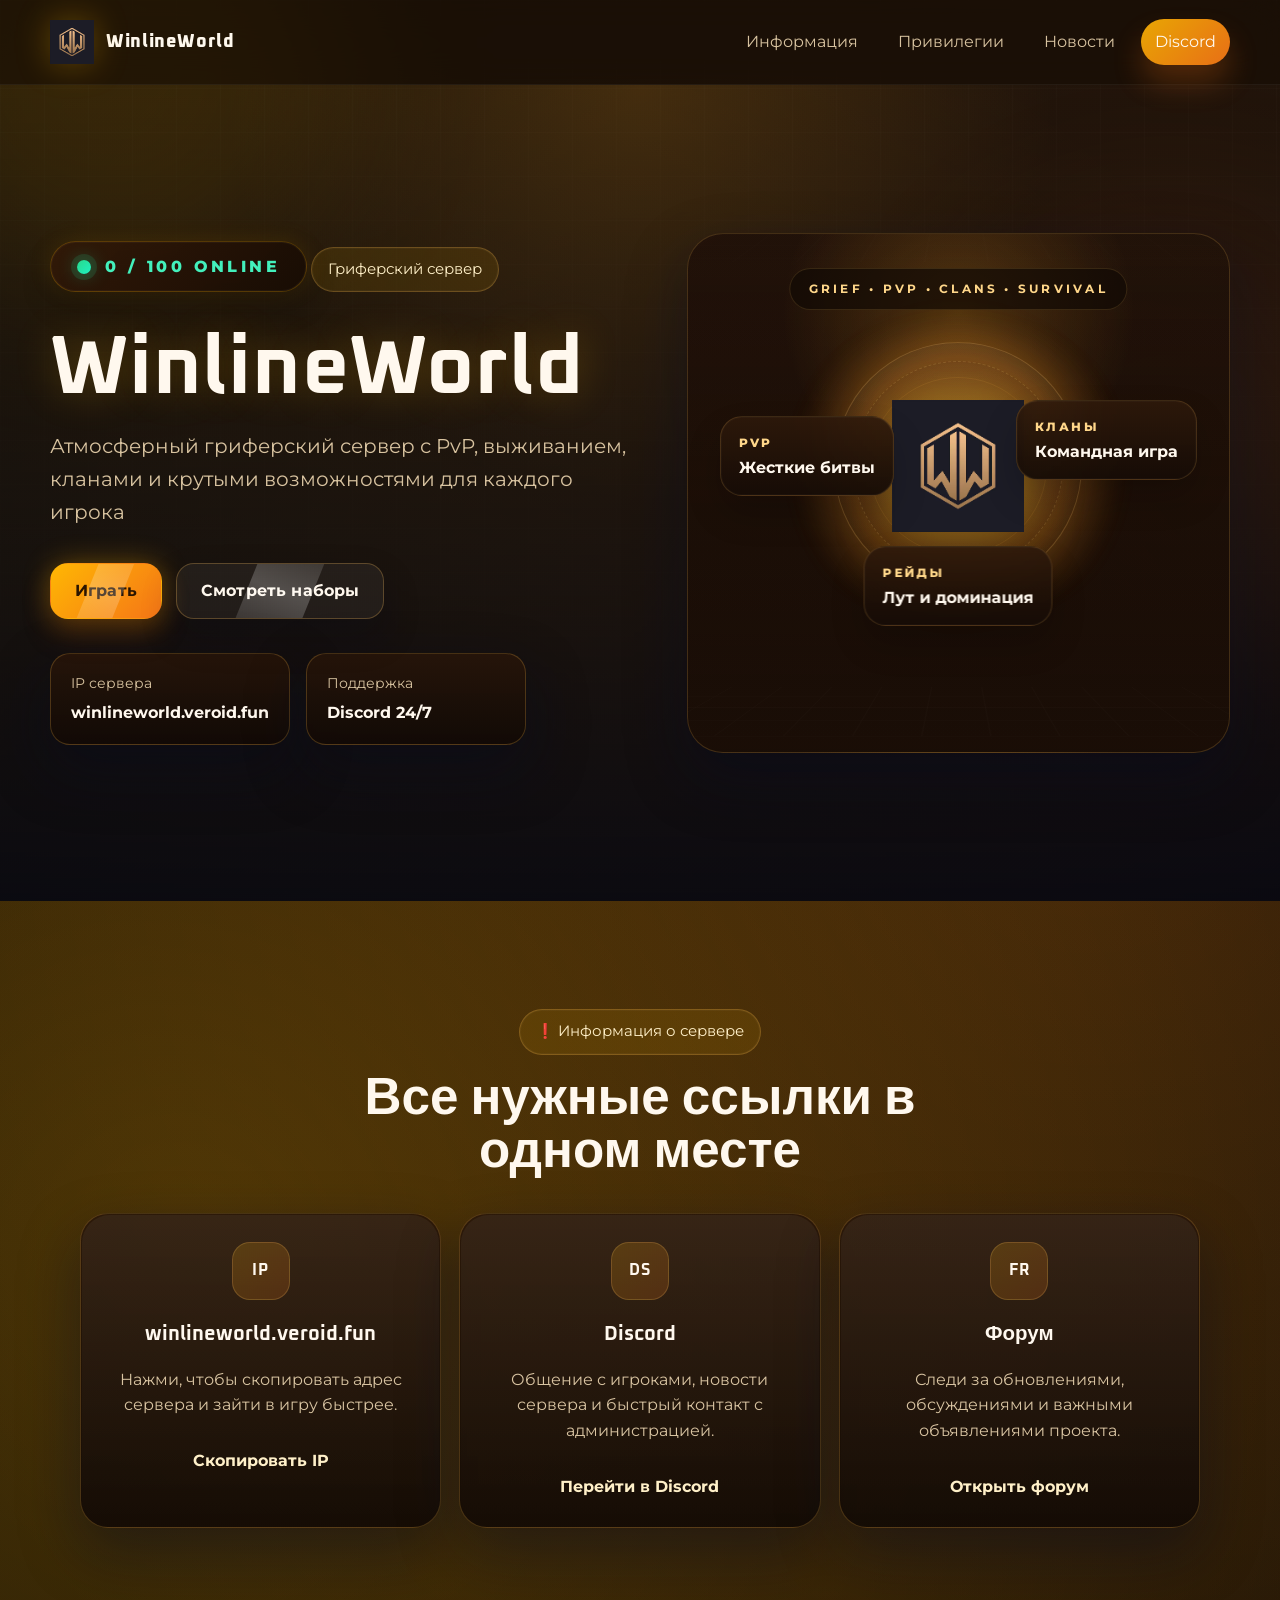
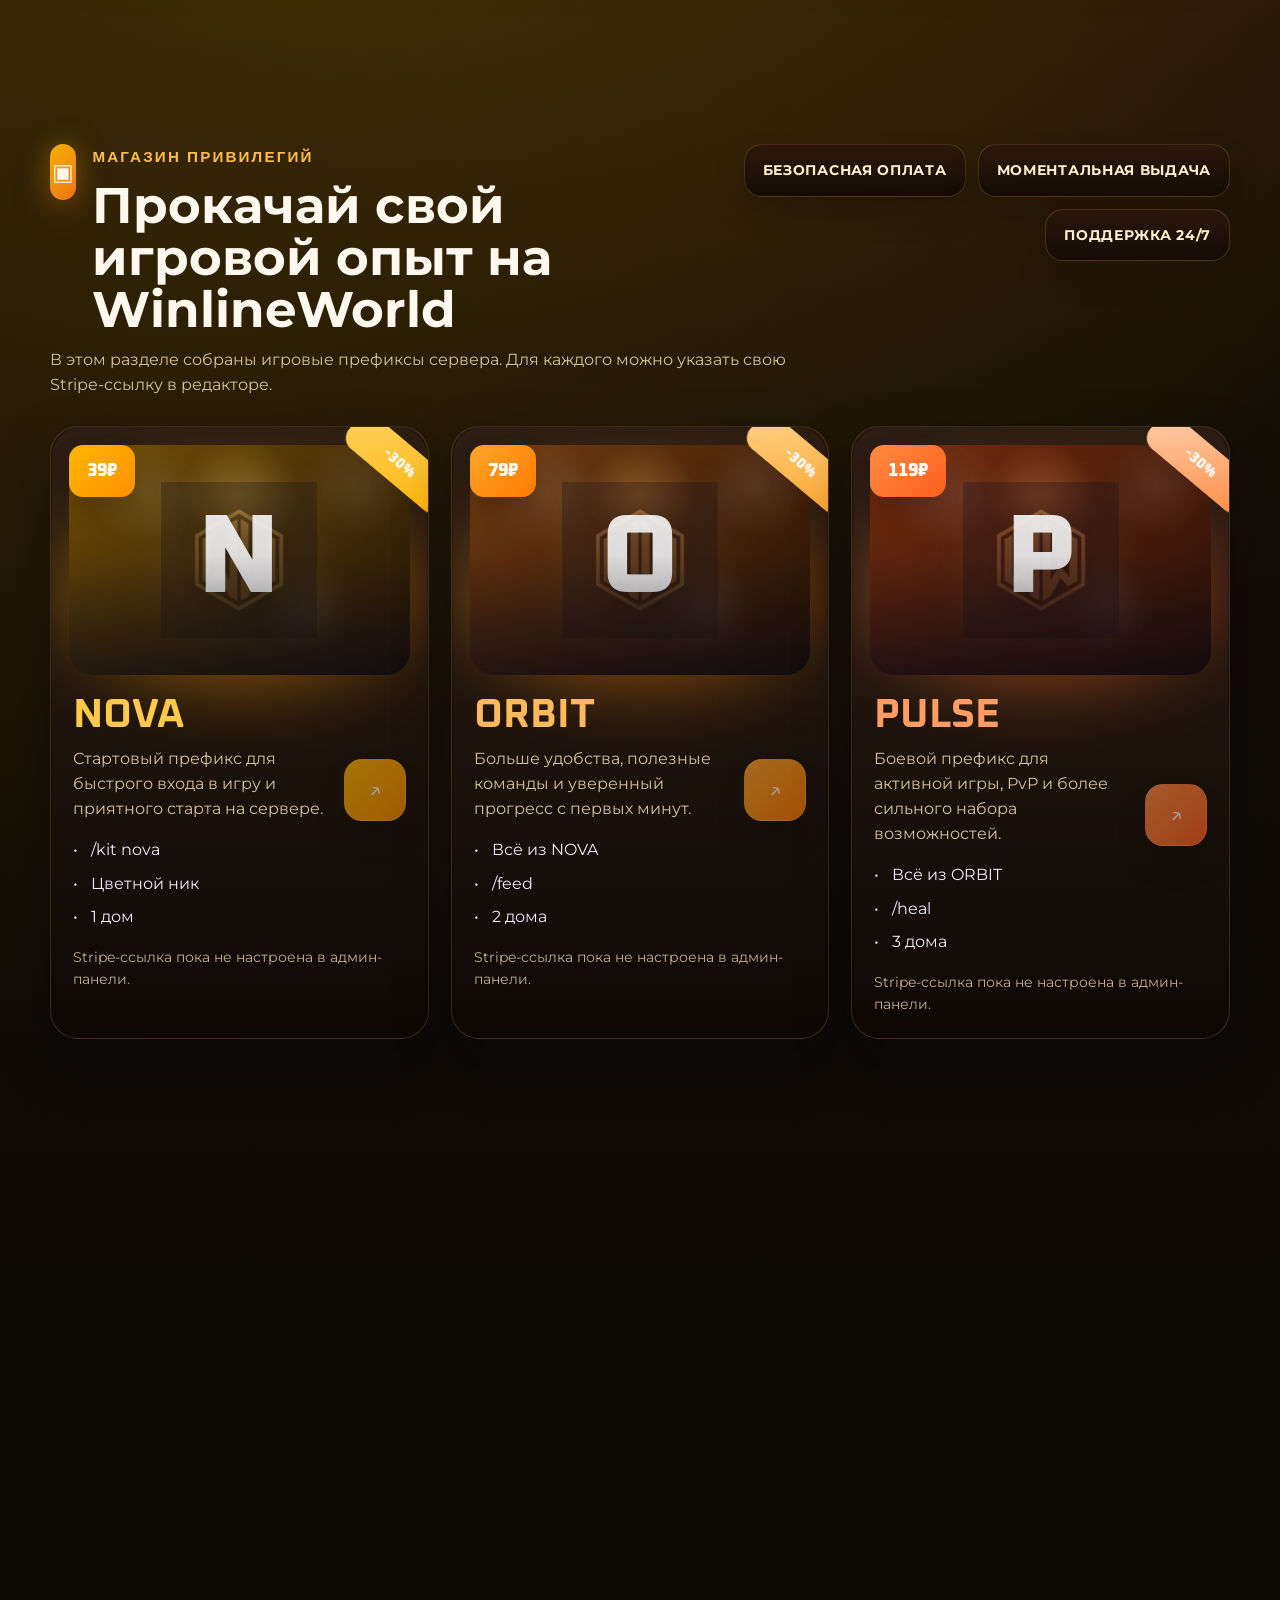
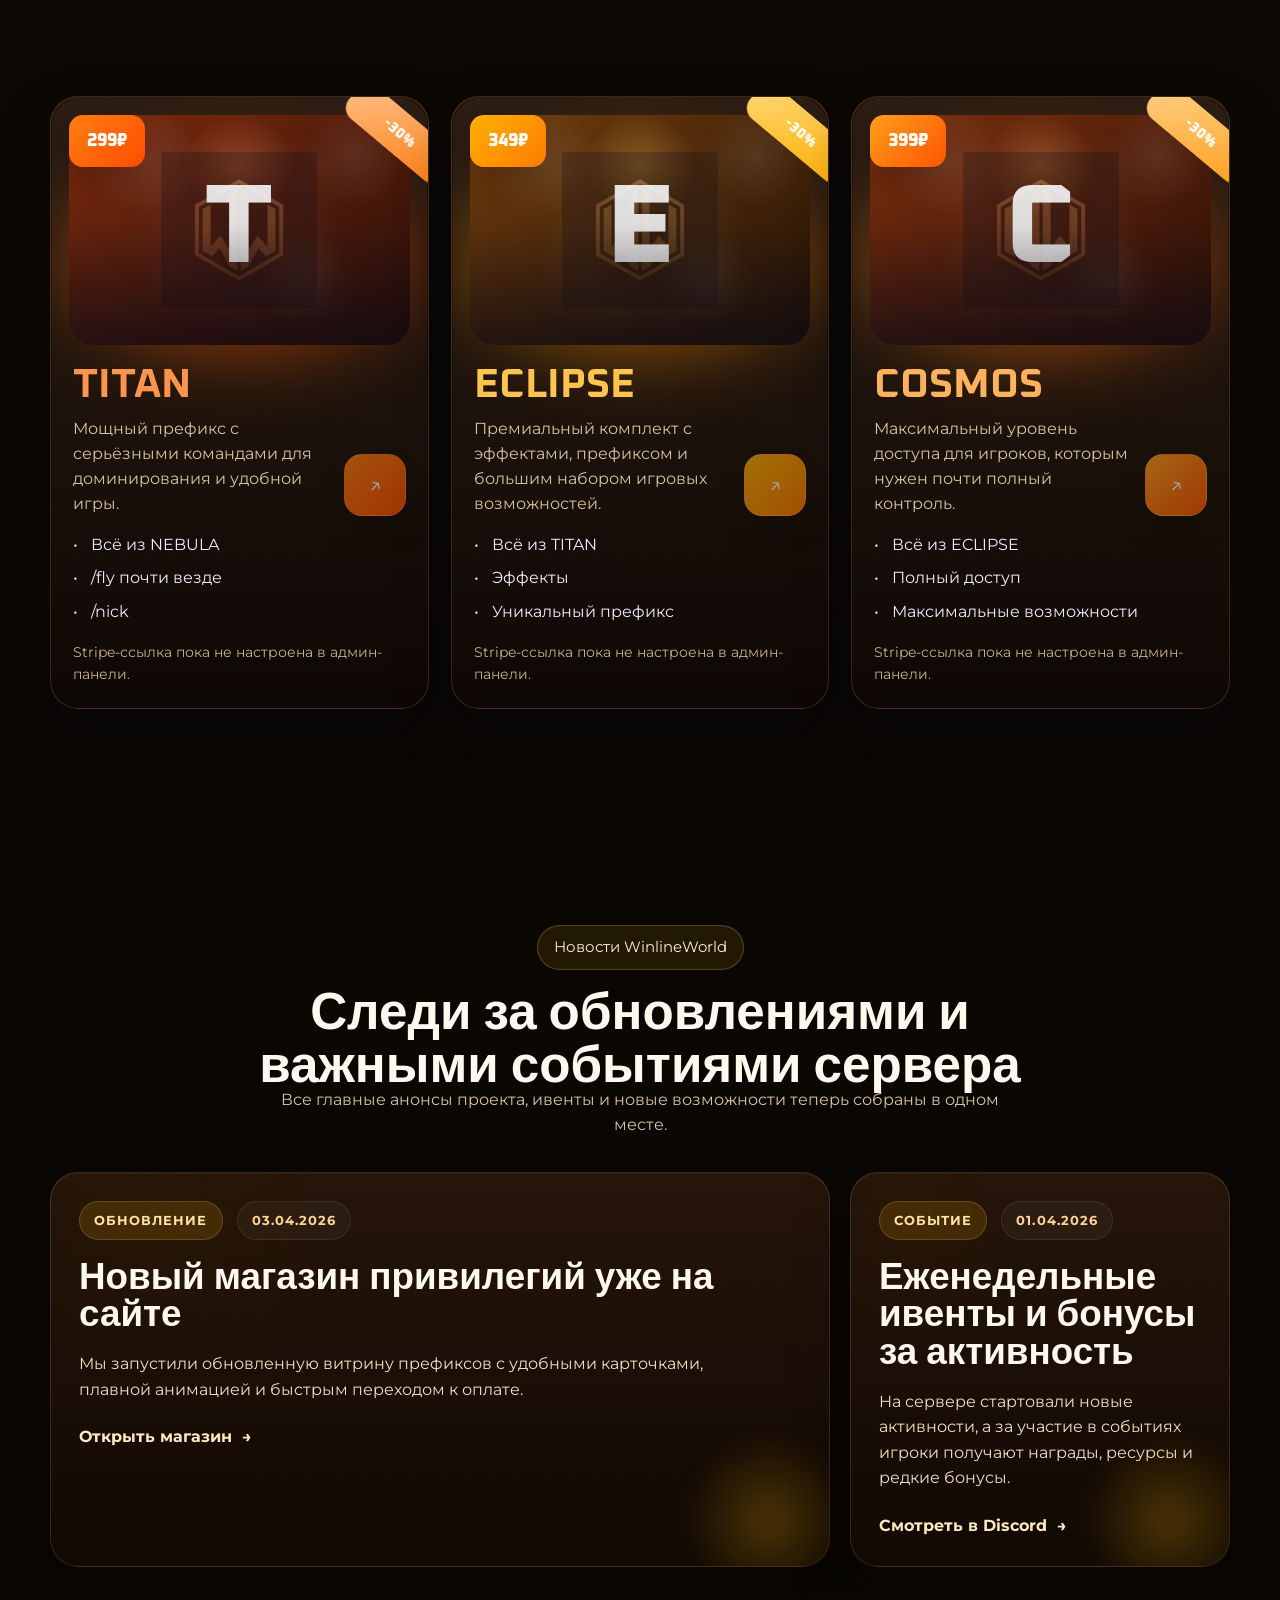
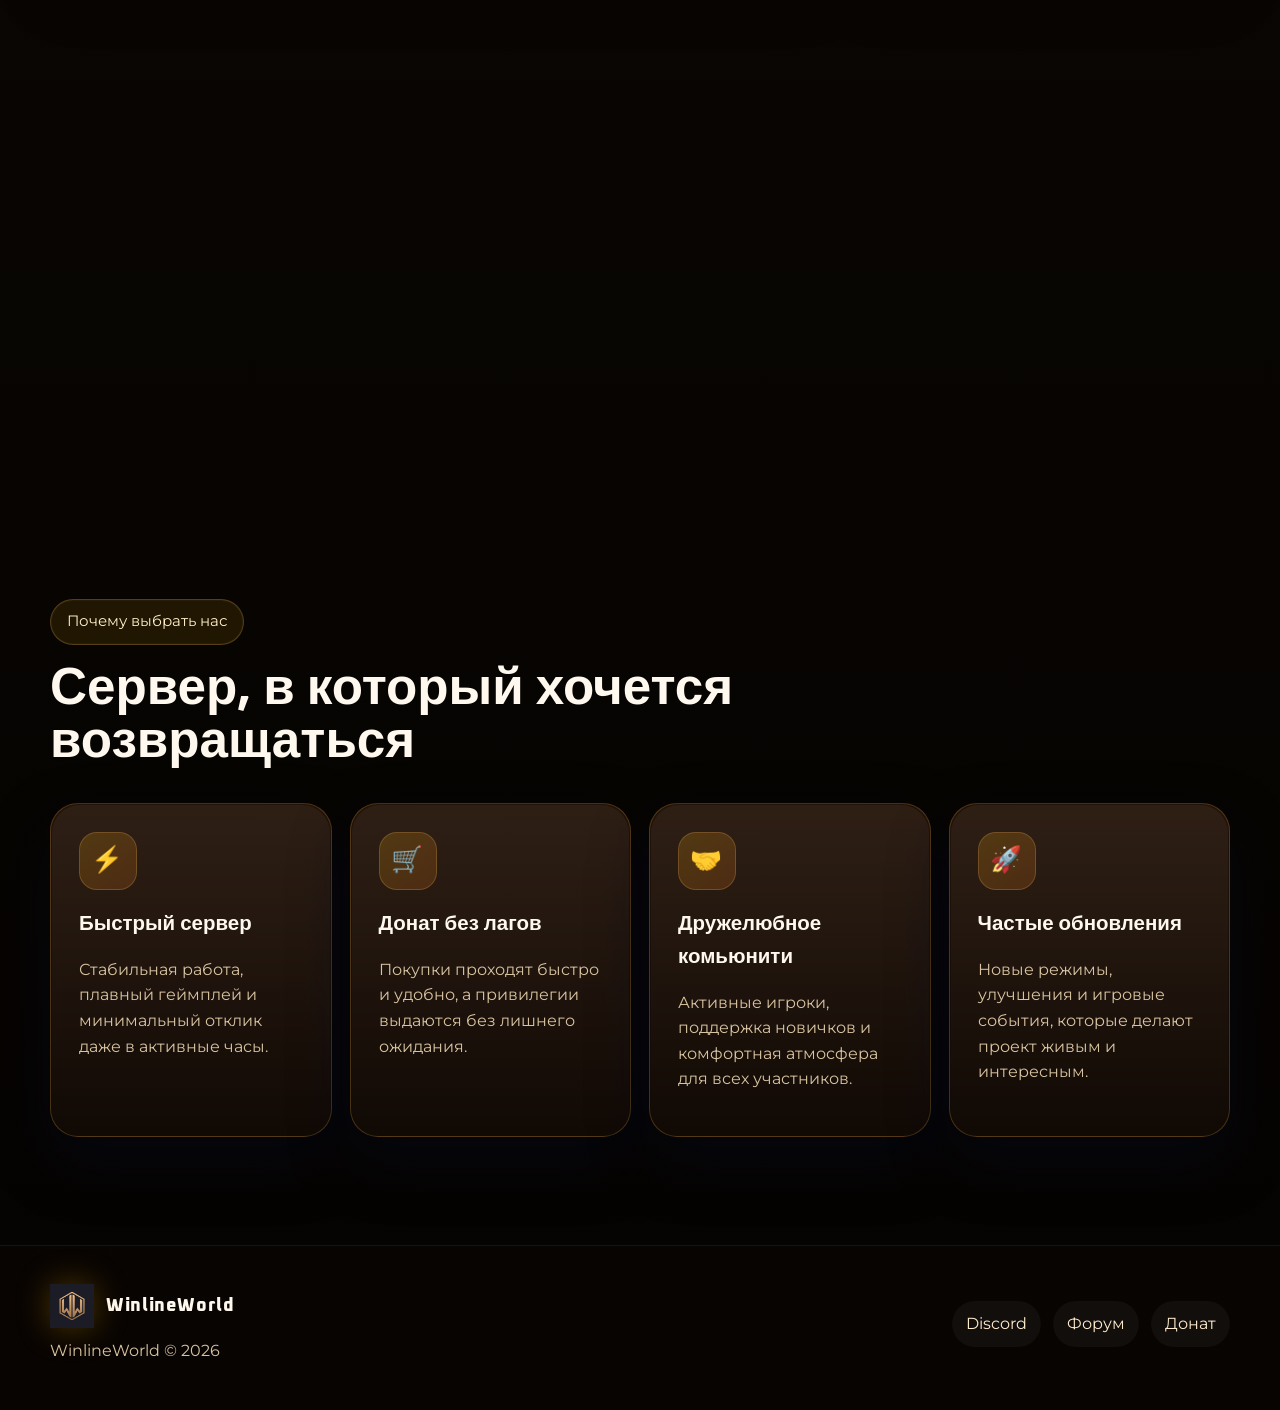
==== commit 16464ec5: "Add files via upload" ====
--- a/index.html
+++ b/index.html
@@ -35,6 +35,7 @@
       <nav class="nav-menu">
         <a href="#server-info">Информация</a>
         <a href="#donate">Привилегии</a>
+        <a href="#news">Новости</a>
         <a class="nav-cta" href="https://discord.gg/x6GWKRKdkc" target="_blank" rel="noopener noreferrer">Discord</a>
       </nav>
     </div>
@@ -162,6 +163,42 @@
 
         <p class="section-note reveal" id="shopNotice"></p>
         <div class="donate-grid" id="donateGrid"></div>
+      </div>
+    </section>
+
+    <section class="section news-section" id="news">
+      <div class="container">
+        <div class="section-heading news-heading reveal">
+          <span class="section-kicker">Новости WinlineWorld</span>
+          <h2>Следи за обновлениями и важными событиями сервера</h2>
+          <p class="section-note news-note">Все главные анонсы проекта, ивенты и новые возможности теперь собраны в одном месте.</p>
+        </div>
+
+        <div class="news-layout">
+          <article class="news-card news-card-featured reveal">
+            <span class="news-tag">Обновление</span>
+            <span class="news-date">03.04.2026</span>
+            <h3>Новый магазин привилегий уже на сайте</h3>
+            <p>Мы запустили обновленную витрину префиксов с удобными карточками, плавной анимацией и быстрым переходом к оплате.</p>
+            <a class="news-link" href="#donate">Открыть магазин</a>
+          </article>
+
+          <article class="news-card reveal">
+            <span class="news-tag">Событие</span>
+            <span class="news-date">01.04.2026</span>
+            <h3>Еженедельные ивенты и бонусы за активность</h3>
+            <p>На сервере стартовали новые активности, а за участие в событиях игроки получают награды, ресурсы и редкие бонусы.</p>
+            <a class="news-link" href="https://discord.gg/x6GWKRKdkc" target="_blank" rel="noopener noreferrer">Смотреть в Discord</a>
+          </article>
+
+          <article class="news-card reveal">
+            <span class="news-tag">Информация</span>
+            <span class="news-date">29.03.2026</span>
+            <h3>Все анонсы проекта теперь в одном разделе</h3>
+            <p>Следи за новостями сервера, изменениями в правилах и будущими обновлениями здесь, а также на форуме проекта.</p>
+            <a class="news-link" href="https://f-winlineworld.hgweb.ru/index.php" target="_blank" rel="noopener noreferrer">Открыть форум</a>
+          </article>
+        </div>
       </div>
     </section>
 
--- a/style.css
+++ b/style.css
@@ -108,6 +108,7 @@
 .hero,
 .info-section,
 .donate-section,
+.news-section,
 .features-section,
 .footer {
   position: relative;
@@ -685,6 +686,142 @@
   max-width: 760px;
   margin: -8px 0 28px;
   color: var(--muted);
+}
+
+.news-heading {
+  max-width: 820px;
+  margin-left: auto;
+  margin-right: auto;
+  text-align: center;
+}
+
+.news-note {
+  margin-left: auto;
+  margin-right: auto;
+}
+
+.news-layout {
+  display: grid;
+  grid-template-columns: repeat(3, minmax(0, 1fr));
+  gap: 20px;
+}
+
+.news-card {
+  position: relative;
+  min-height: 260px;
+  padding: 28px;
+  border-radius: 28px;
+  border: 1px solid rgba(255, 194, 92, 0.16);
+  background:
+    linear-gradient(180deg, rgba(40, 22, 10, 0.94), rgba(17, 9, 4, 0.98));
+  box-shadow:
+    0 24px 54px rgba(10, 6, 3, 0.34),
+    inset 0 1px 0 rgba(255, 255, 255, 0.04);
+  overflow: hidden;
+  transition: transform var(--transition), border-color var(--transition), box-shadow var(--transition);
+}
+
+.news-card::before {
+  content: "";
+  position: absolute;
+  inset: 0;
+  background:
+    radial-gradient(circle at 15% 18%, rgba(255, 183, 3, 0.16), transparent 26%),
+    linear-gradient(rgba(255, 255, 255, 0.05) 1px, transparent 1px),
+    linear-gradient(90deg, rgba(255, 255, 255, 0.05) 1px, transparent 1px);
+  background-size: auto, 26px 26px, 26px 26px;
+  opacity: 0.1;
+  pointer-events: none;
+}
+
+.news-card::after {
+  content: "";
+  position: absolute;
+  inset: auto -30px -46px auto;
+  width: 180px;
+  height: 180px;
+  border-radius: 50%;
+  background: radial-gradient(circle, rgba(255, 183, 3, 0.24), transparent 68%);
+  filter: blur(10px);
+  pointer-events: none;
+}
+
+.news-card:hover,
+.news-card:focus-within {
+  transform: translateY(-6px);
+  border-color: rgba(255, 194, 92, 0.36);
+  box-shadow:
+    0 32px 60px rgba(10, 6, 3, 0.42),
+    0 0 34px rgba(255, 183, 3, 0.14);
+}
+
+.news-card-featured {
+  grid-column: span 2;
+  min-height: 300px;
+}
+
+.news-tag,
+.news-date {
+  display: inline-flex;
+  align-items: center;
+  min-height: 34px;
+  padding: 8px 14px;
+  border-radius: 999px;
+  font-size: 0.82rem;
+  font-weight: 700;
+  letter-spacing: 0.08em;
+  text-transform: uppercase;
+}
+
+.news-tag {
+  background: rgba(255, 183, 3, 0.14);
+  border: 1px solid rgba(255, 194, 92, 0.2);
+  color: #ffe6a5;
+}
+
+.news-date {
+  margin-left: 10px;
+  color: #ffd494;
+  background: rgba(255, 255, 255, 0.04);
+  border: 1px solid rgba(255, 194, 92, 0.1);
+}
+
+.news-card h3 {
+  position: relative;
+  z-index: 1;
+  margin: 20px 0 0;
+  font-family: "Oxanium", sans-serif;
+  font-size: clamp(1.5rem, 3vw, 2.3rem);
+  line-height: 1.02;
+}
+
+.news-card p {
+  position: relative;
+  z-index: 1;
+  margin: 16px 0 0;
+  max-width: 62ch;
+  color: #f1dfc2;
+}
+
+.news-link {
+  position: relative;
+  z-index: 1;
+  display: inline-flex;
+  align-items: center;
+  gap: 10px;
+  margin-top: 22px;
+  color: #ffe9bf;
+  font-weight: 700;
+}
+
+.news-link::after {
+  content: "→";
+  transition: transform var(--transition);
+}
+
+.news-link:hover::after,
+.news-link:focus-visible::after {
+  transform: translateX(4px);
 }
 
 .shop-head {
@@ -1679,6 +1816,14 @@
 @media (max-width: 1180px) {
   .donate-grid {
     grid-template-columns: repeat(3, minmax(0, 1fr));
+  }
+
+  .news-layout {
+    grid-template-columns: repeat(2, minmax(0, 1fr));
+  }
+
+  .news-card-featured {
+    grid-column: span 2;
   }
 
   .shop-head {
@@ -1750,6 +1895,14 @@
     min-height: 420px;
   }
 
+  .news-layout {
+    grid-template-columns: 1fr;
+  }
+
+  .news-card-featured {
+    grid-column: span 1;
+  }
+
   .donate-grid {
     grid-template-columns: repeat(2, minmax(0, 1fr));
   }
@@ -1820,6 +1973,16 @@
   .shop-benefit {
     width: 100%;
     text-align: center;
+  }
+
+  .news-card {
+    min-height: auto;
+    padding: 24px;
+  }
+
+  .news-date {
+    margin-left: 0;
+    margin-top: 10px;
   }
 
   .hero h1 {
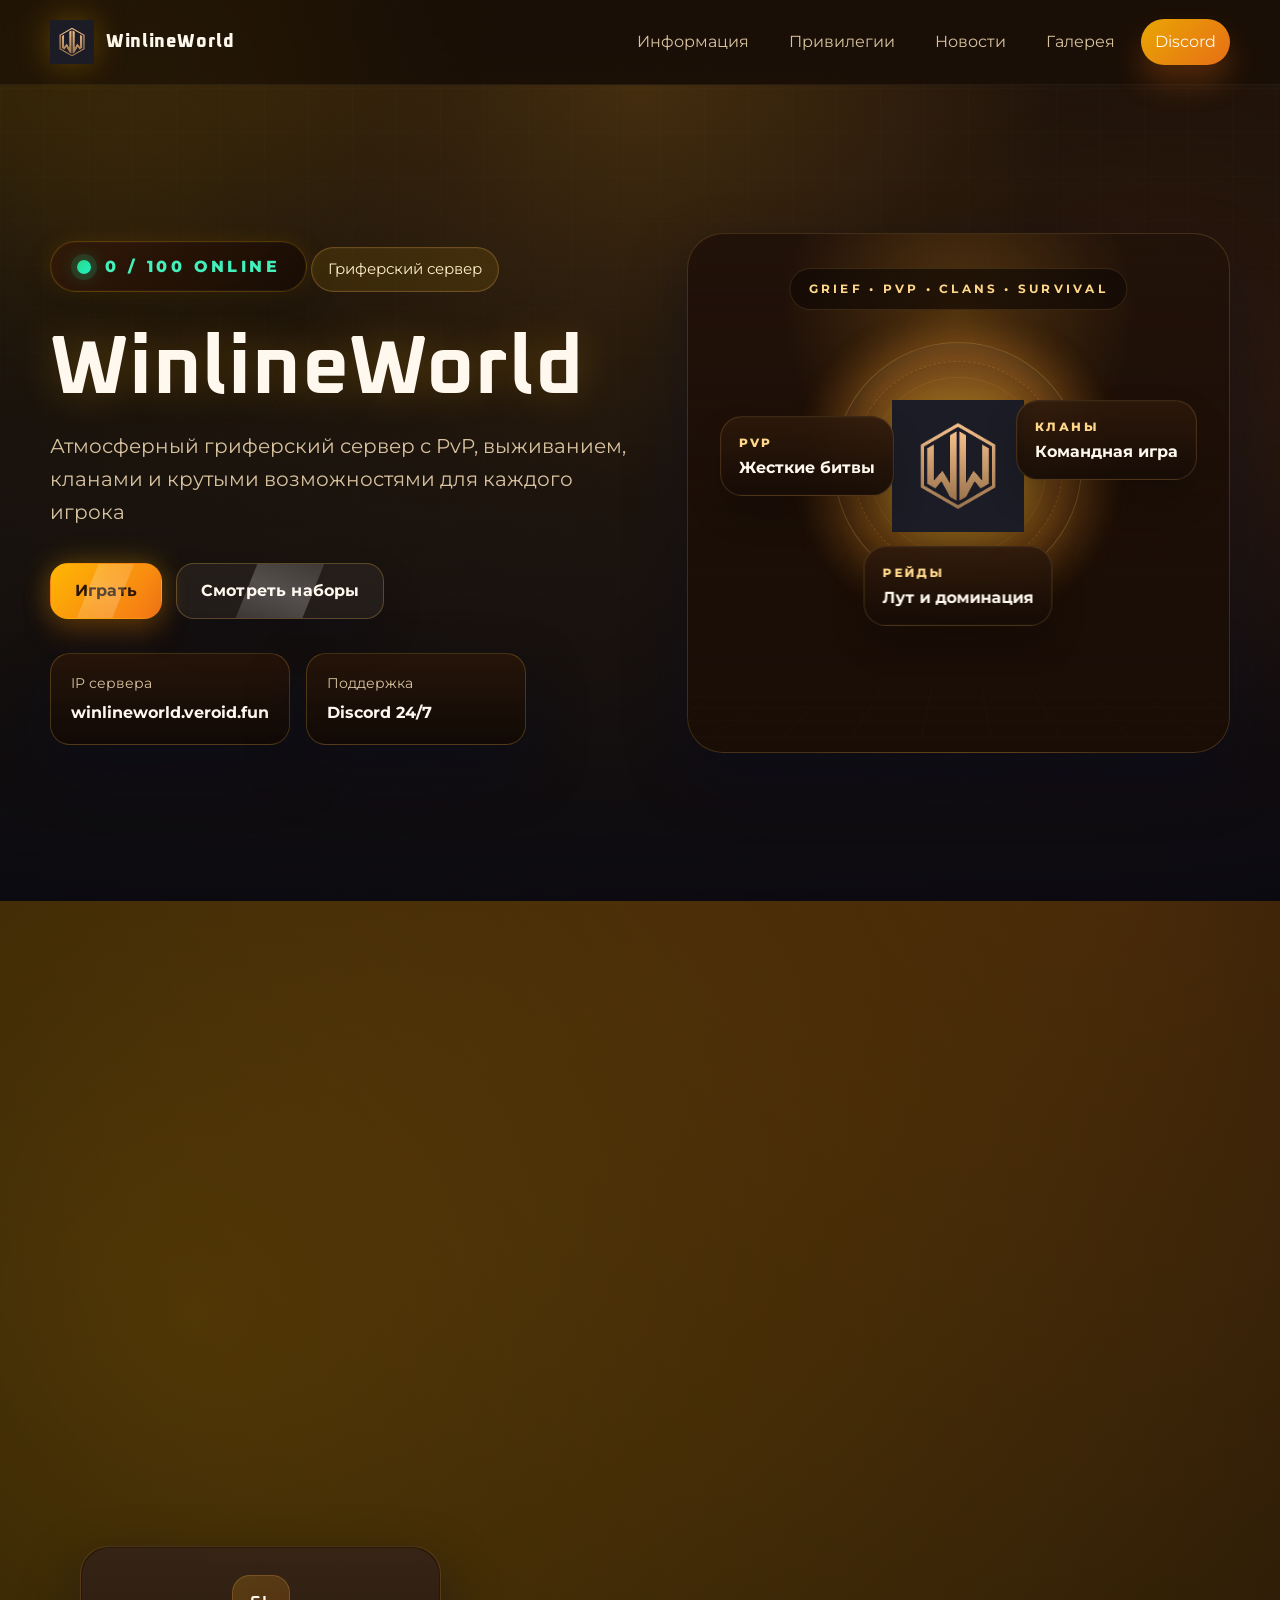
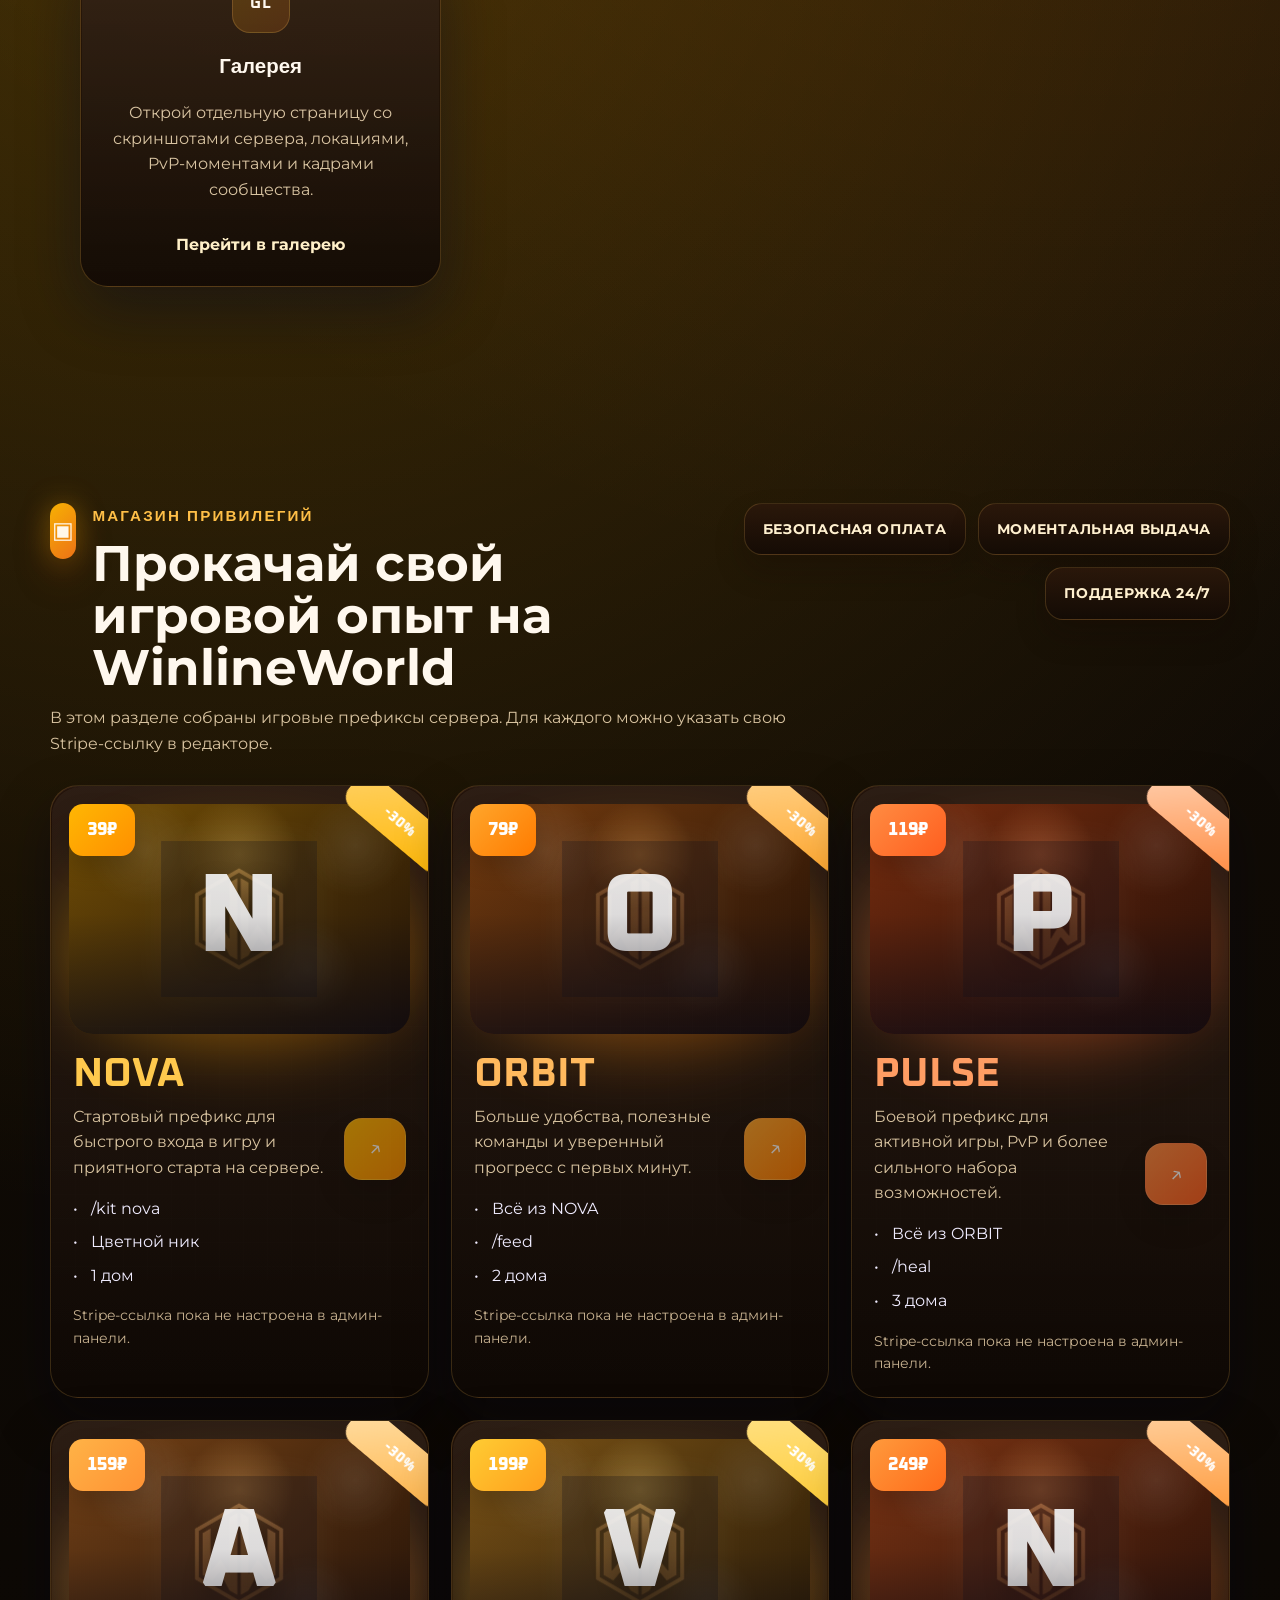
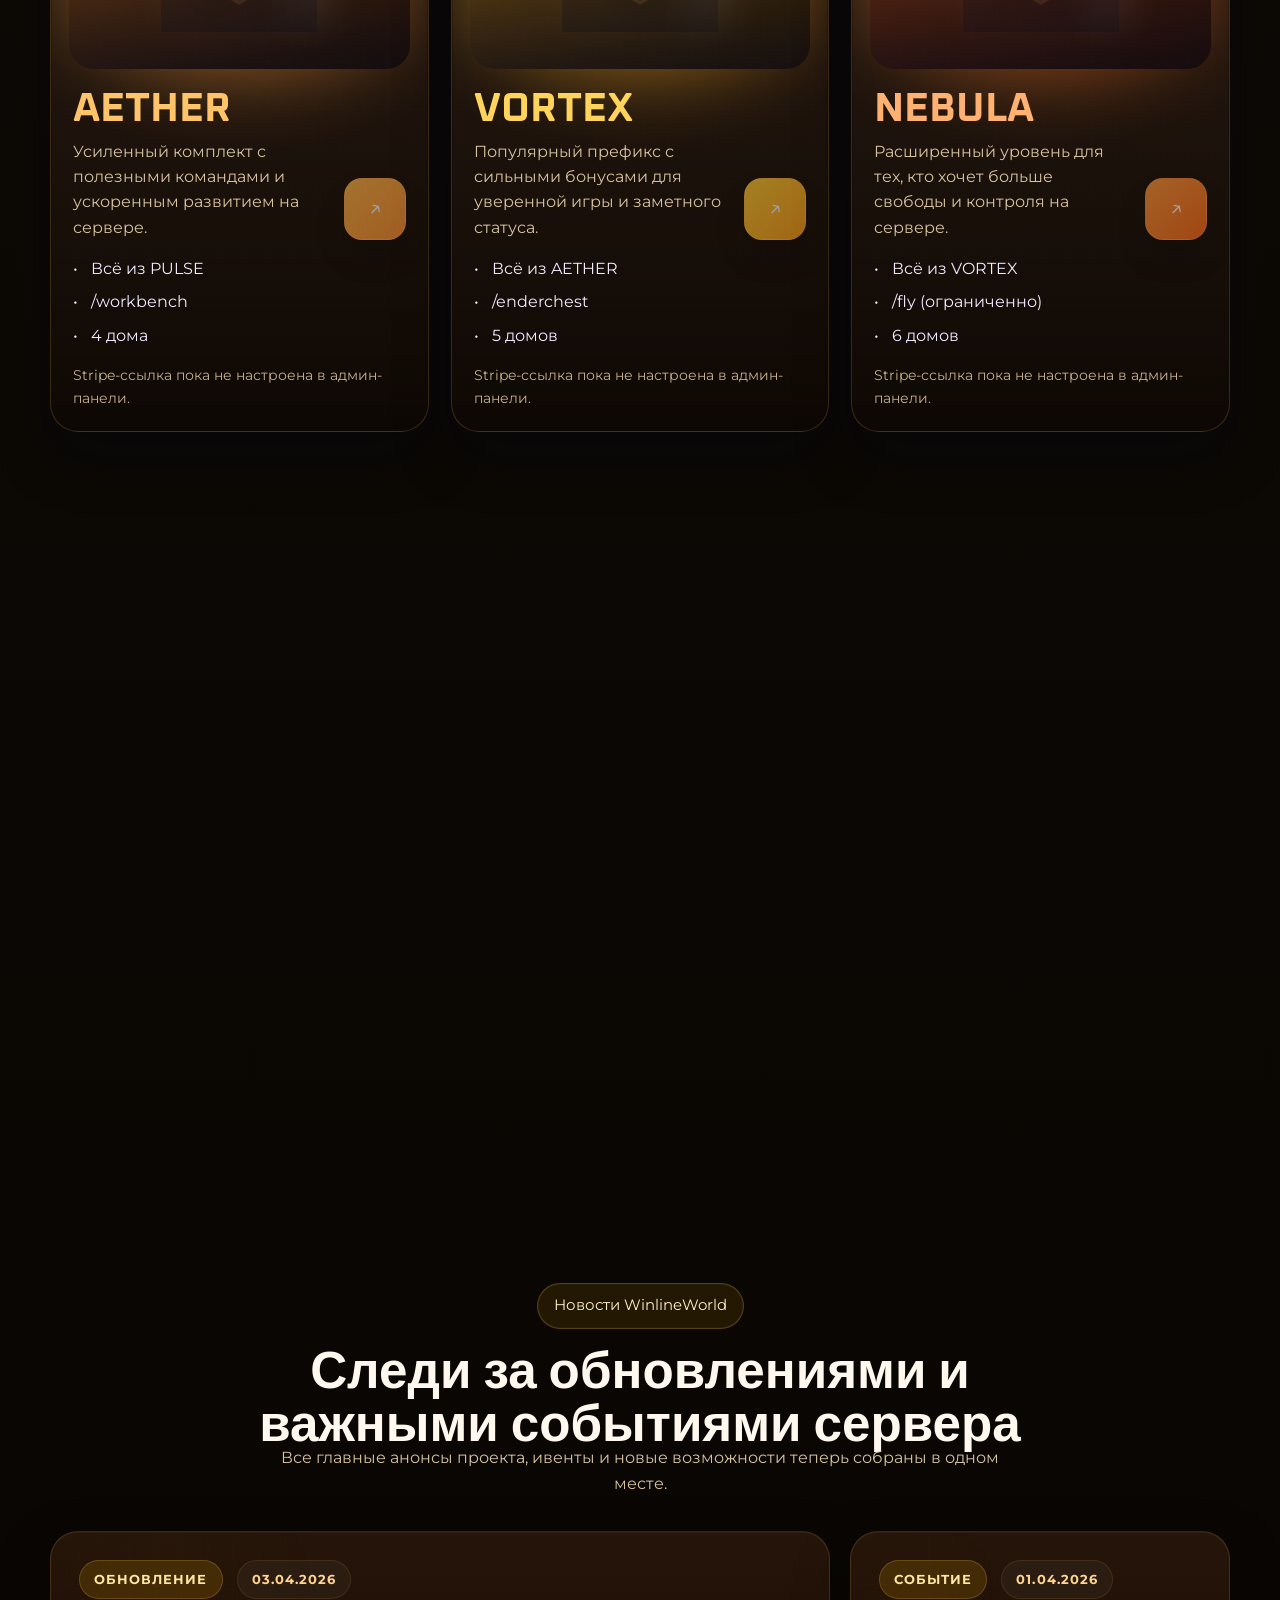
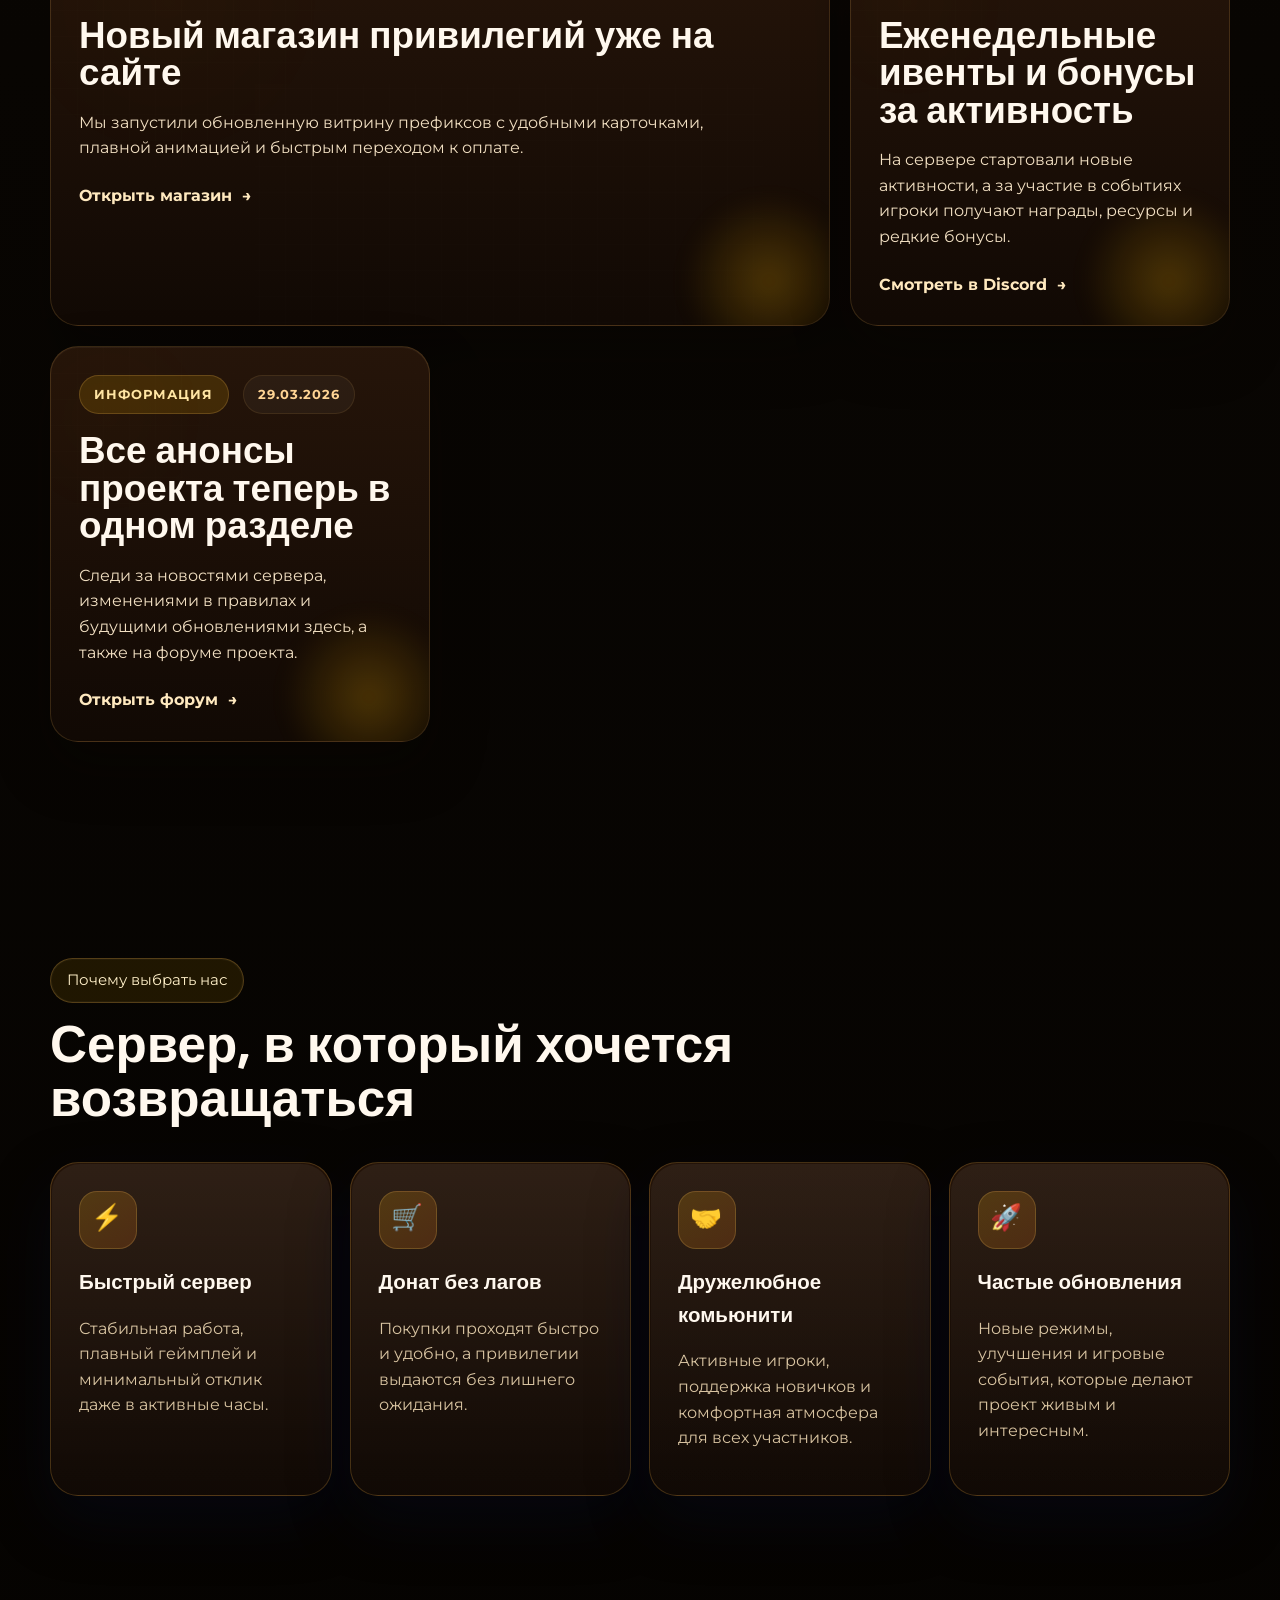
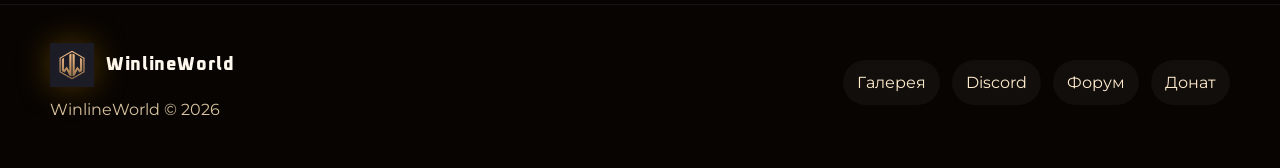
==== commit 3320fb33: "Add files via upload" ====
--- a/index.html
+++ b/index.html
@@ -36,6 +36,7 @@
         <a href="#server-info">Информация</a>
         <a href="#donate">Привилегии</a>
         <a href="#news">Новости</a>
+        <a href="gallery.html">Галерея</a>
         <a class="nav-cta" href="https://discord.gg/x6GWKRKdkc" target="_blank" rel="noopener noreferrer">Discord</a>
       </nav>
     </div>
@@ -137,6 +138,13 @@
             <h3>Форум</h3>
             <p>Следи за обновлениями, обсуждениями и важными объявлениями проекта.</p>
             <span class="info-link">Открыть форум</span>
+          </a>
+
+          <a class="info-card reveal" href="gallery.html">
+            <span class="info-icon">GL</span>
+            <h3>Галерея</h3>
+            <p>Открой отдельную страницу со скриншотами сервера, локациями, PvP-моментами и кадрами сообщества.</p>
+            <span class="info-link">Перейти в галерею</span>
           </a>
 
         </div>
@@ -251,6 +259,7 @@
       </div>
 
       <div class="footer-links">
+        <a href="gallery.html">Галерея</a>
         <a href="https://discord.gg/x6GWKRKdkc" target="_blank" rel="noopener noreferrer">Discord</a>
         <a href="https://f-winlineworld.hgweb.ru/index.php" target="_blank" rel="noopener noreferrer">Форум</a>
         <a href="#donate">Донат</a>
@@ -310,6 +319,7 @@
             <button class="admin-action" type="button" data-copy="winlineworld.veroid.fun">Скопировать IP</button>
             <a class="admin-action" href="https://discord.gg/x6GWKRKdkc" target="_blank" rel="noopener noreferrer">Открыть Discord</a>
             <a class="admin-action" href="https://f-winlineworld.hgweb.ru/index.php" target="_blank" rel="noopener noreferrer">Открыть форум</a>
+            <a class="admin-action" href="gallery.html">Открыть галерею</a>
             <a class="admin-action" href="admins.html">Открыть /admins</a>
             <a class="admin-action" href="editor.html">Редактор привилегий</a>
           </div>
--- a/style.css
+++ b/style.css
@@ -106,6 +106,8 @@
 .maintenance-banner,
 .maintenance-screen,
 .hero,
+.gallery-hero,
+.gallery-section,
 .info-section,
 .donate-section,
 .news-section,
@@ -1732,6 +1734,253 @@
   margin-top: 18px;
 }
 
+.gallery-hero {
+  padding-top: 76px;
+  padding-bottom: 42px;
+}
+
+.gallery-hero-layout {
+  display: grid;
+  grid-template-columns: minmax(0, 1.08fr) minmax(280px, 0.92fr);
+  gap: 24px;
+  align-items: stretch;
+}
+
+.gallery-hero-copy,
+.gallery-hero-panel,
+.gallery-card {
+  border: 1px solid rgba(255, 194, 92, 0.18);
+  background: linear-gradient(180deg, rgba(44, 24, 11, 0.92), rgba(15, 9, 4, 0.96));
+  box-shadow: var(--shadow);
+}
+
+.gallery-hero-copy,
+.gallery-hero-panel {
+  padding: 32px;
+  border-radius: 30px;
+}
+
+.gallery-hero-copy h1 {
+  margin: 16px 0 0;
+  font-family: "Oxanium", sans-serif;
+  font-size: clamp(2.8rem, 7vw, 5rem);
+  line-height: 0.95;
+  letter-spacing: 0.02em;
+}
+
+.gallery-hero-copy p,
+.gallery-panel-note {
+  color: #f3ddbd;
+}
+
+.gallery-hero-actions {
+  display: flex;
+  flex-wrap: wrap;
+  gap: 14px;
+  margin-top: 28px;
+}
+
+.gallery-hero-panel {
+  position: relative;
+  overflow: hidden;
+}
+
+.gallery-hero-panel::before,
+.gallery-hero-panel::after {
+  content: "";
+  position: absolute;
+  border-radius: 50%;
+  filter: blur(10px);
+  pointer-events: none;
+}
+
+.gallery-hero-panel::before {
+  width: 220px;
+  height: 220px;
+  top: -72px;
+  right: -54px;
+  background: radial-gradient(circle, rgba(255, 183, 3, 0.3), transparent 68%);
+}
+
+.gallery-hero-panel::after {
+  width: 180px;
+  height: 180px;
+  left: -44px;
+  bottom: -78px;
+  background: radial-gradient(circle, rgba(255, 122, 24, 0.24), transparent 70%);
+}
+
+.gallery-count-badge {
+  display: inline-flex;
+  align-items: center;
+  justify-content: center;
+  min-height: 42px;
+  padding: 10px 16px;
+  border-radius: 999px;
+  border: 1px solid rgba(255, 194, 92, 0.24);
+  background: rgba(255, 183, 3, 0.12);
+  color: #fff0c8;
+  font-weight: 700;
+  letter-spacing: 0.08em;
+  text-transform: uppercase;
+}
+
+.gallery-panel-title {
+  margin: 18px 0 8px;
+  font-family: "Oxanium", sans-serif;
+  font-size: 1.8rem;
+}
+
+.gallery-panel-list {
+  margin: 22px 0 0;
+  padding: 0;
+  list-style: none;
+}
+
+.gallery-panel-list li {
+  position: relative;
+  padding-left: 18px;
+  color: #fff2db;
+}
+
+.gallery-panel-list li + li {
+  margin-top: 12px;
+}
+
+.gallery-panel-list li::before {
+  content: "";
+  position: absolute;
+  top: 10px;
+  left: 0;
+  width: 7px;
+  height: 7px;
+  border-radius: 50%;
+  background: linear-gradient(135deg, var(--primary-soft), var(--secondary-soft));
+  box-shadow: 0 0 12px rgba(255, 183, 3, 0.4);
+}
+
+.gallery-section {
+  padding-top: 24px;
+}
+
+.gallery-grid {
+  display: grid;
+  grid-template-columns: repeat(3, minmax(0, 1fr));
+  gap: 22px;
+}
+
+.gallery-card {
+  display: flex;
+  flex-direction: column;
+  min-height: 100%;
+  overflow: hidden;
+  border-radius: 30px;
+}
+
+.gallery-card-featured {
+  grid-column: span 2;
+}
+
+.gallery-media {
+  position: relative;
+  min-height: 280px;
+  background: linear-gradient(135deg, rgba(255, 183, 3, 0.12), rgba(255, 122, 24, 0.12));
+}
+
+.gallery-image {
+  display: block;
+  width: 100%;
+  height: 100%;
+  min-height: 280px;
+  object-fit: cover;
+}
+
+.gallery-placeholder {
+  display: grid;
+  place-items: center;
+  gap: 12px;
+  min-height: 280px;
+  padding: 30px;
+  text-align: center;
+  background:
+    radial-gradient(circle at 50% 28%, rgba(255, 183, 3, 0.3), transparent 34%),
+    linear-gradient(180deg, rgba(64, 35, 15, 0.94), rgba(18, 10, 5, 0.98));
+}
+
+.gallery-placeholder img {
+  width: 96px;
+  height: 96px;
+  object-fit: contain;
+  filter: drop-shadow(0 0 26px rgba(255, 183, 3, 0.22));
+}
+
+.gallery-placeholder span {
+  color: #fff0c8;
+  font-weight: 800;
+  letter-spacing: 0.18em;
+  text-transform: uppercase;
+}
+
+.gallery-copy {
+  display: flex;
+  flex: 1 1 auto;
+  flex-direction: column;
+  align-items: flex-start;
+  padding: 24px;
+}
+
+.gallery-chip {
+  display: inline-flex;
+  align-items: center;
+  min-height: 34px;
+  padding: 8px 12px;
+  border-radius: 999px;
+  border: 1px solid rgba(255, 194, 92, 0.18);
+  background: rgba(255, 183, 3, 0.1);
+  color: #fff0c8;
+  font-size: 0.78rem;
+  font-weight: 700;
+  letter-spacing: 0.1em;
+  text-transform: uppercase;
+}
+
+.gallery-copy h3 {
+  margin: 18px 0 0;
+  font-family: "Oxanium", sans-serif;
+  font-size: 1.42rem;
+  line-height: 1.15;
+}
+
+.gallery-copy p {
+  margin: 14px 0 0;
+  color: #e5cfaf;
+}
+
+.gallery-card-link {
+  display: inline-flex;
+  align-items: center;
+  justify-content: center;
+  min-height: 48px;
+  margin-top: auto;
+  padding: 12px 18px;
+  border-radius: 16px;
+  border: 1px solid rgba(255, 194, 92, 0.18);
+  background: rgba(255, 255, 255, 0.05);
+  color: var(--text);
+  transition: transform var(--transition), background var(--transition), border-color var(--transition);
+}
+
+.gallery-card-link:hover,
+.gallery-card-link:focus-visible {
+  transform: translateY(-2px);
+  background: rgba(255, 255, 255, 0.08);
+  border-color: rgba(255, 194, 92, 0.32);
+}
+
+.gallery-empty {
+  grid-column: 1 / -1;
+}
+
 .reveal {
   opacity: 0;
   transform: translateY(24px);
@@ -1837,6 +2086,10 @@
 
   .info-grid,
   .features-grid {
+    grid-template-columns: repeat(2, minmax(0, 1fr));
+  }
+
+  .gallery-grid {
     grid-template-columns: repeat(2, minmax(0, 1fr));
   }
 }
@@ -1879,6 +2132,10 @@
     grid-template-columns: 1fr;
   }
 
+  .gallery-hero-layout {
+    grid-template-columns: 1fr;
+  }
+
   .hero-copy {
     order: 1;
   }
@@ -1905,6 +2162,10 @@
 
   .donate-grid {
     grid-template-columns: repeat(2, minmax(0, 1fr));
+  }
+
+  .gallery-card-featured {
+    grid-column: span 1;
   }
 
   .donate-card-head {
@@ -1958,6 +2219,10 @@
 
   .hero {
     min-height: auto;
+    padding-top: 52px;
+  }
+
+  .gallery-hero {
     padding-top: 52px;
   }
 
@@ -2012,12 +2277,25 @@
 
   .info-grid,
   .features-grid,
-  .donate-grid {
+  .donate-grid,
+  .gallery-grid {
     grid-template-columns: 1fr;
   }
 
   .donate-card-media {
     min-height: 236px;
+  }
+
+  .gallery-hero-copy,
+  .gallery-hero-panel,
+  .gallery-copy {
+    padding: 22px;
+  }
+
+  .gallery-media,
+  .gallery-image,
+  .gallery-placeholder {
+    min-height: 220px;
   }
 
   .donate-card-head {
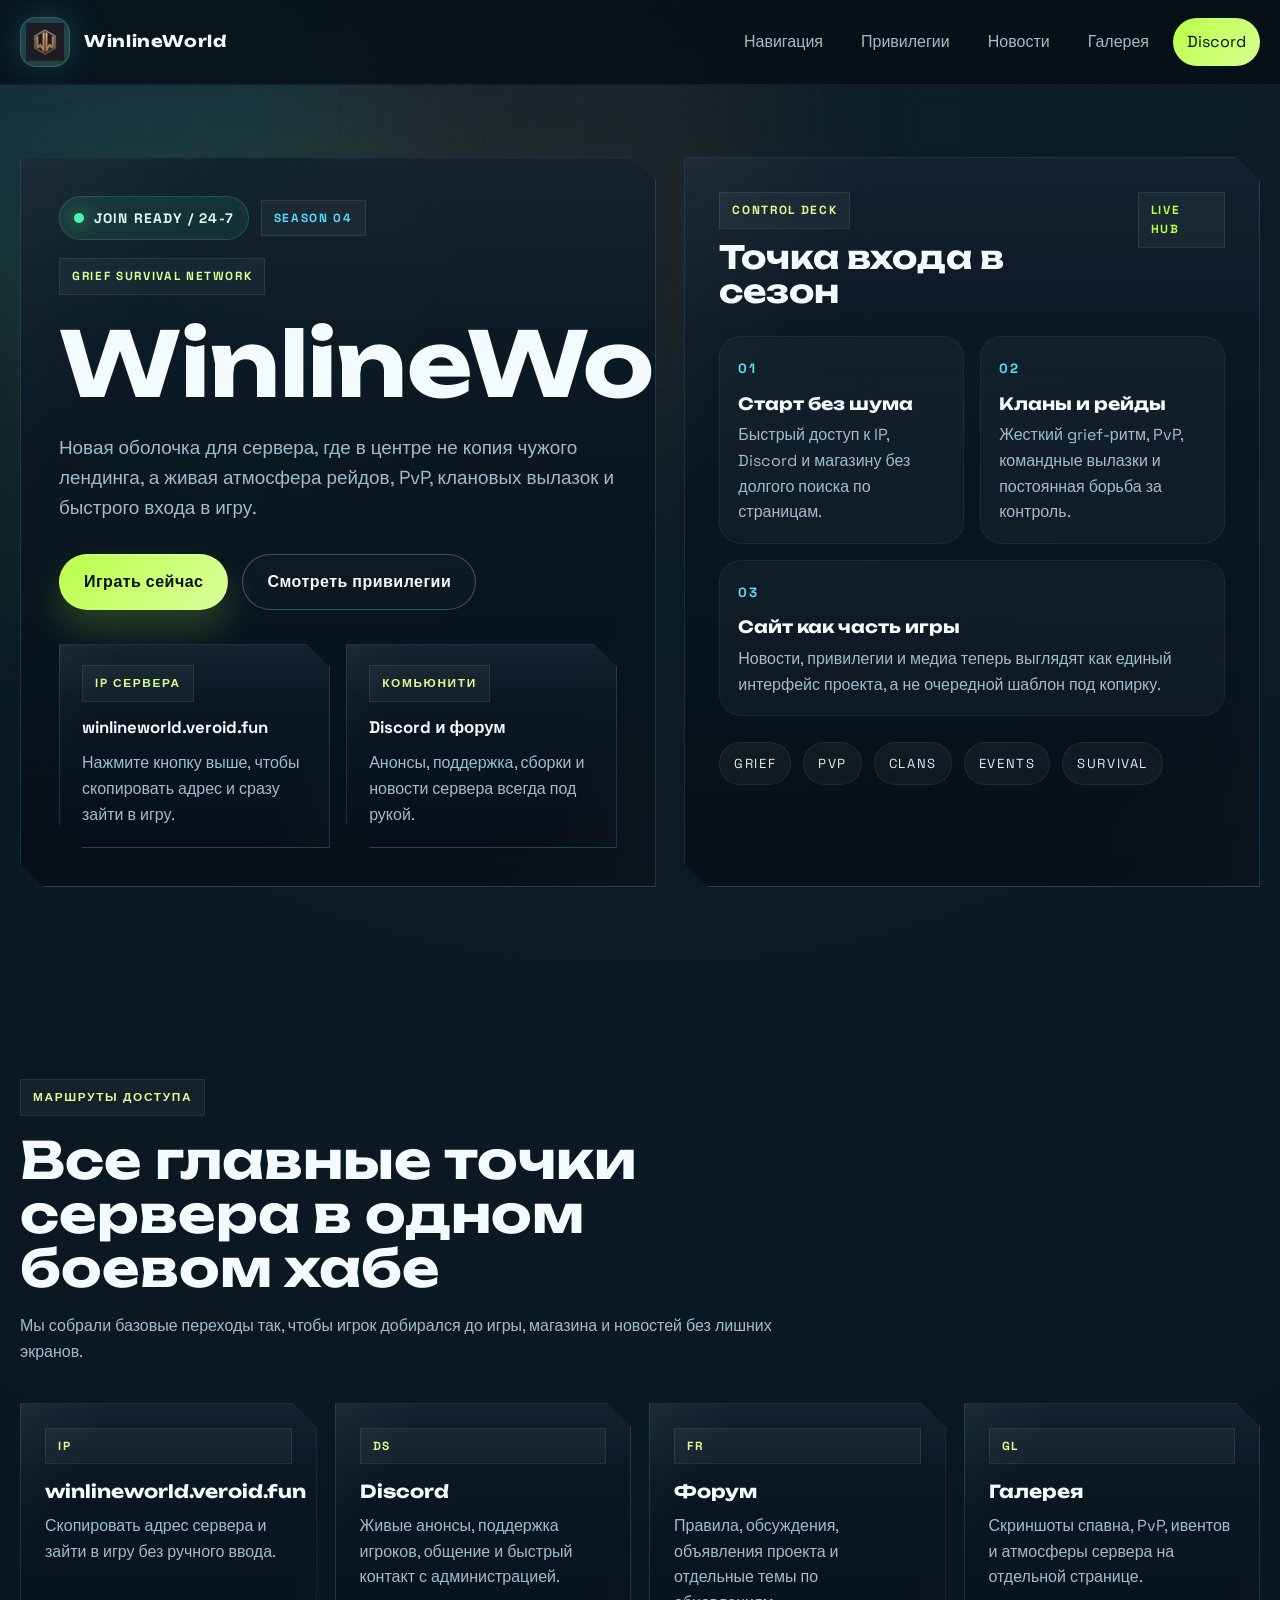
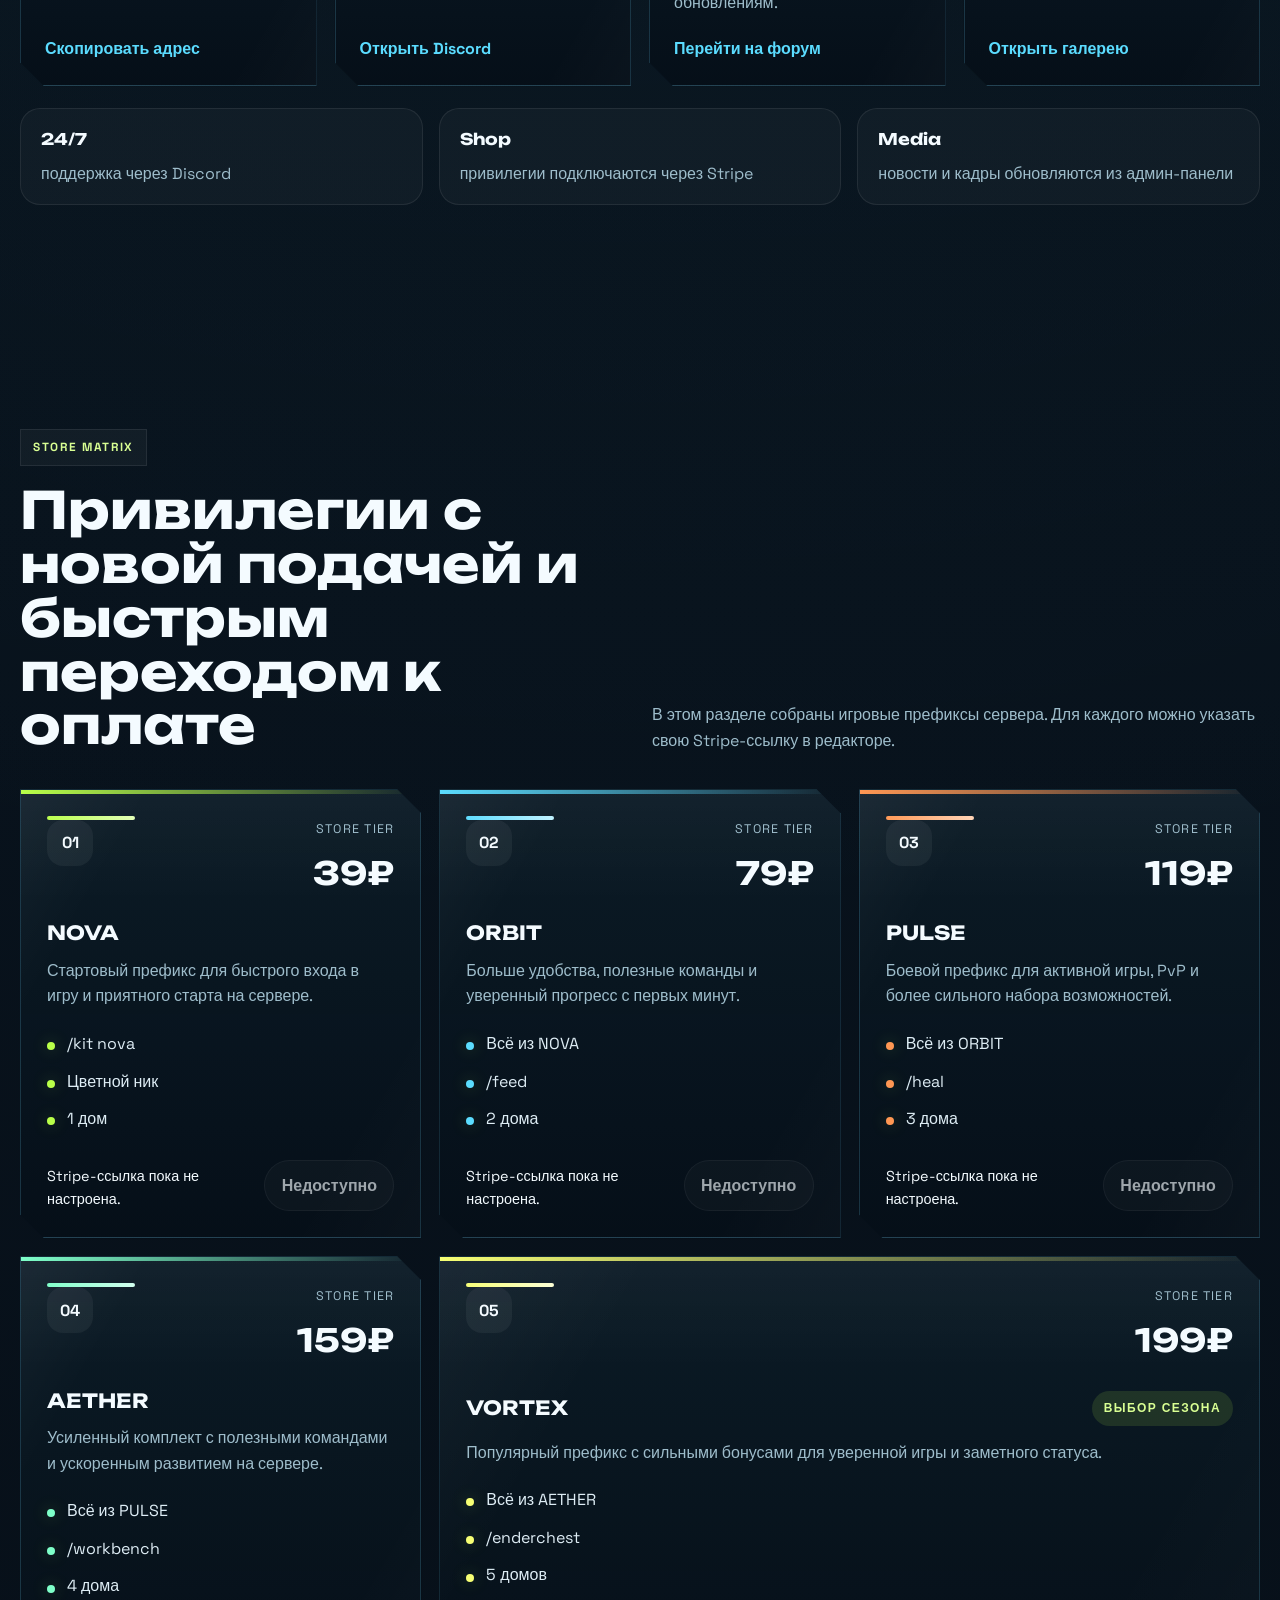
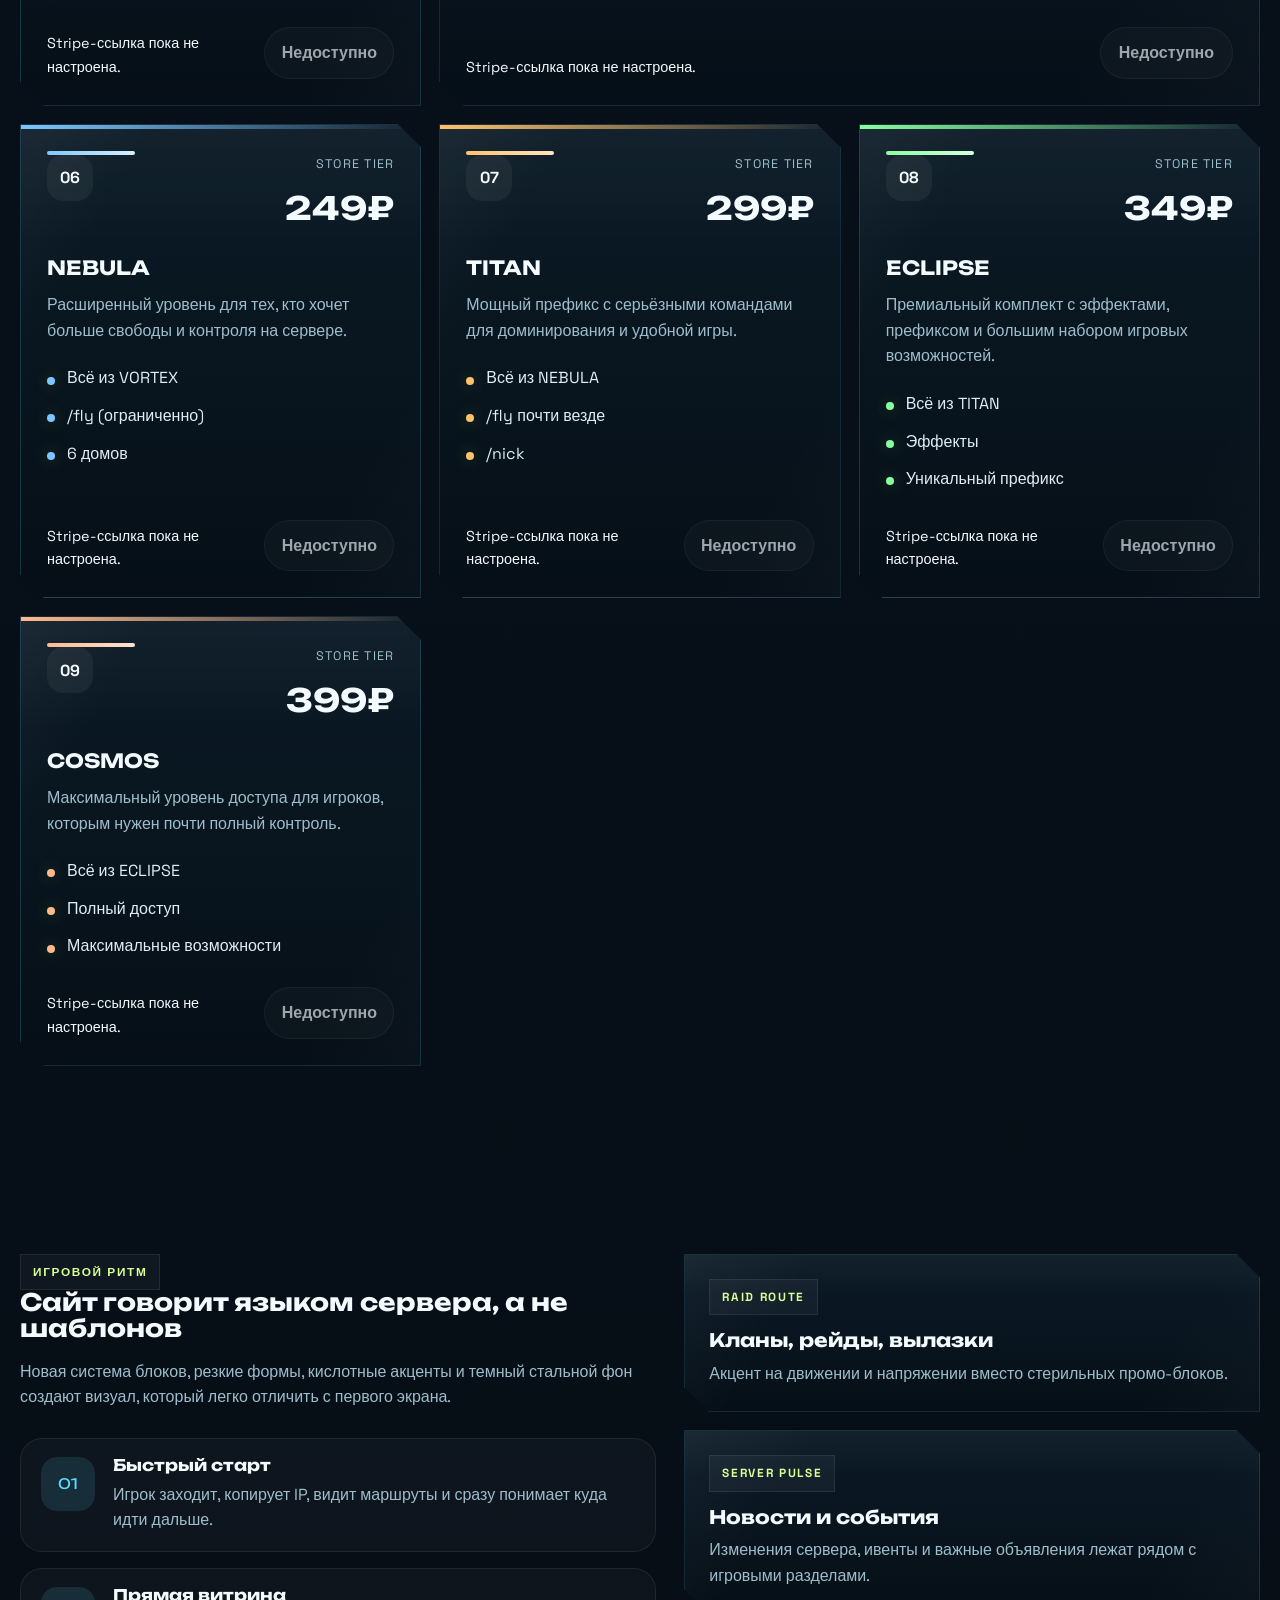
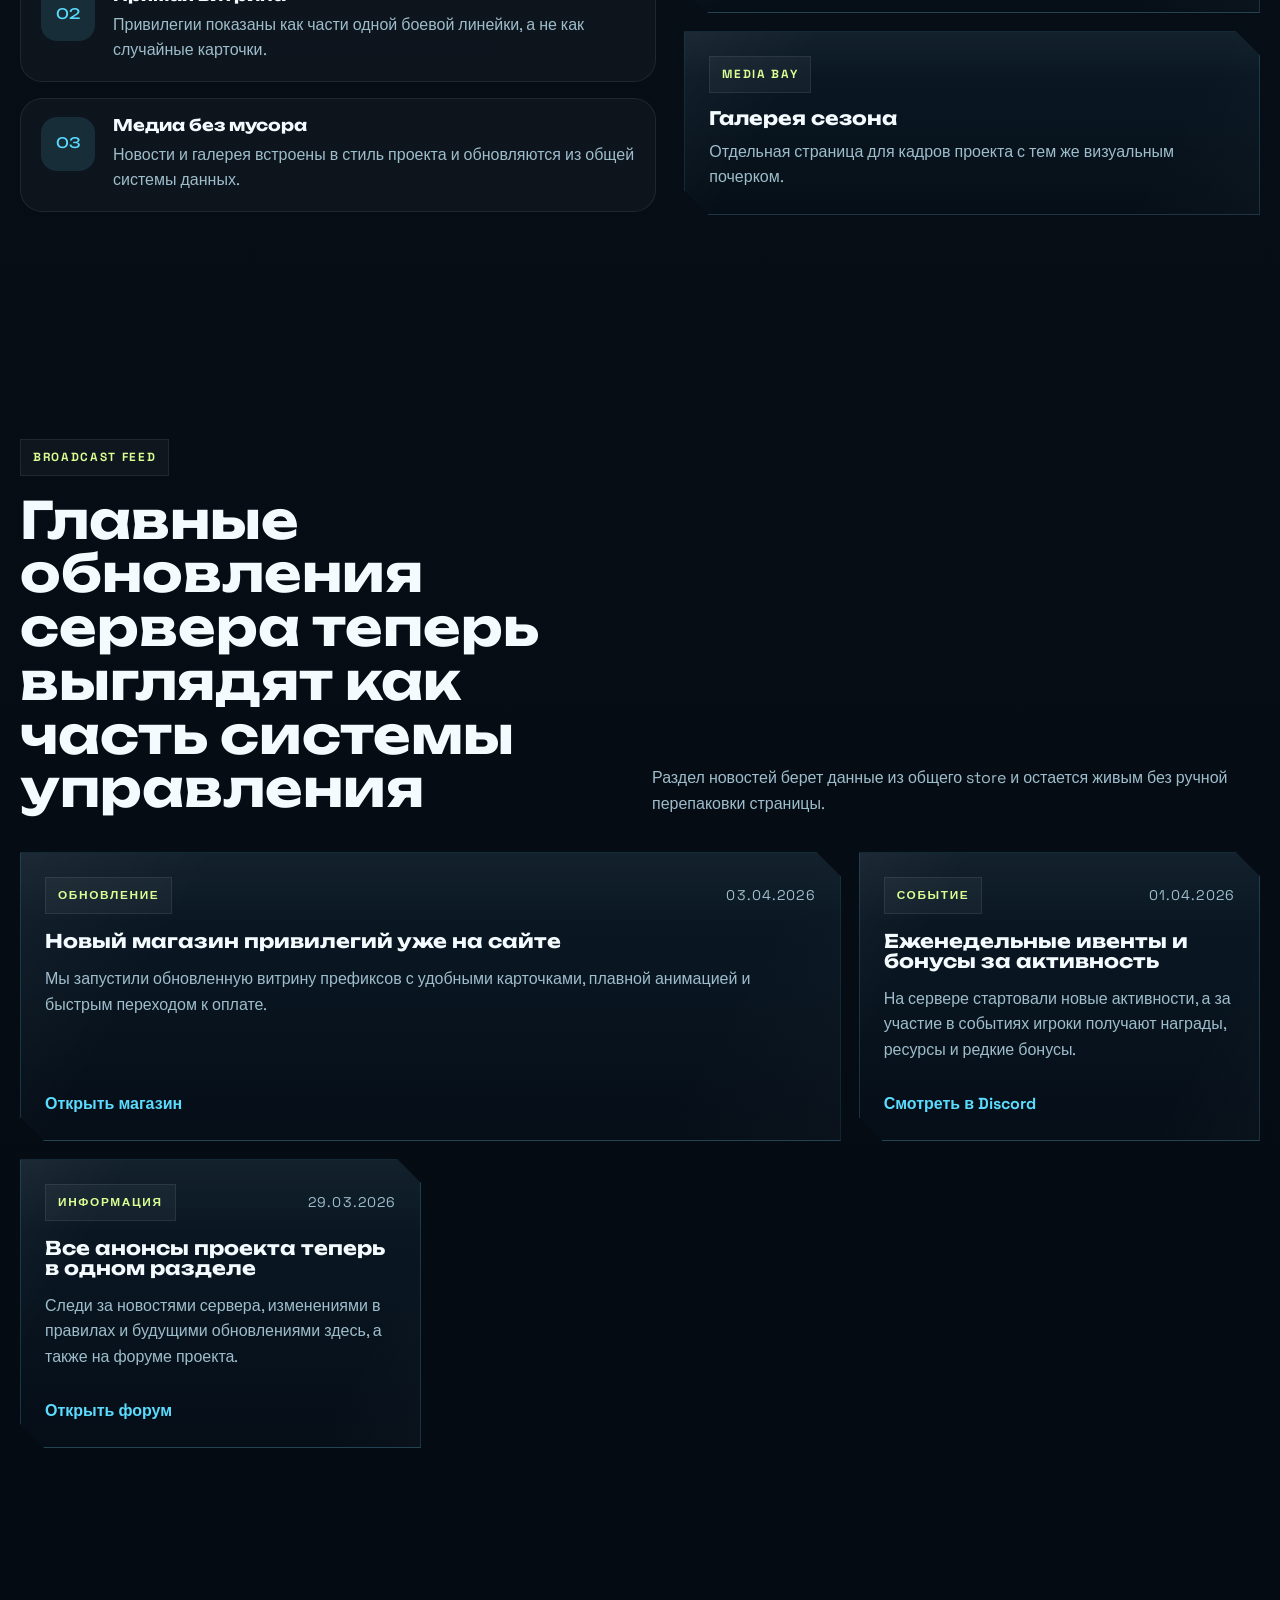
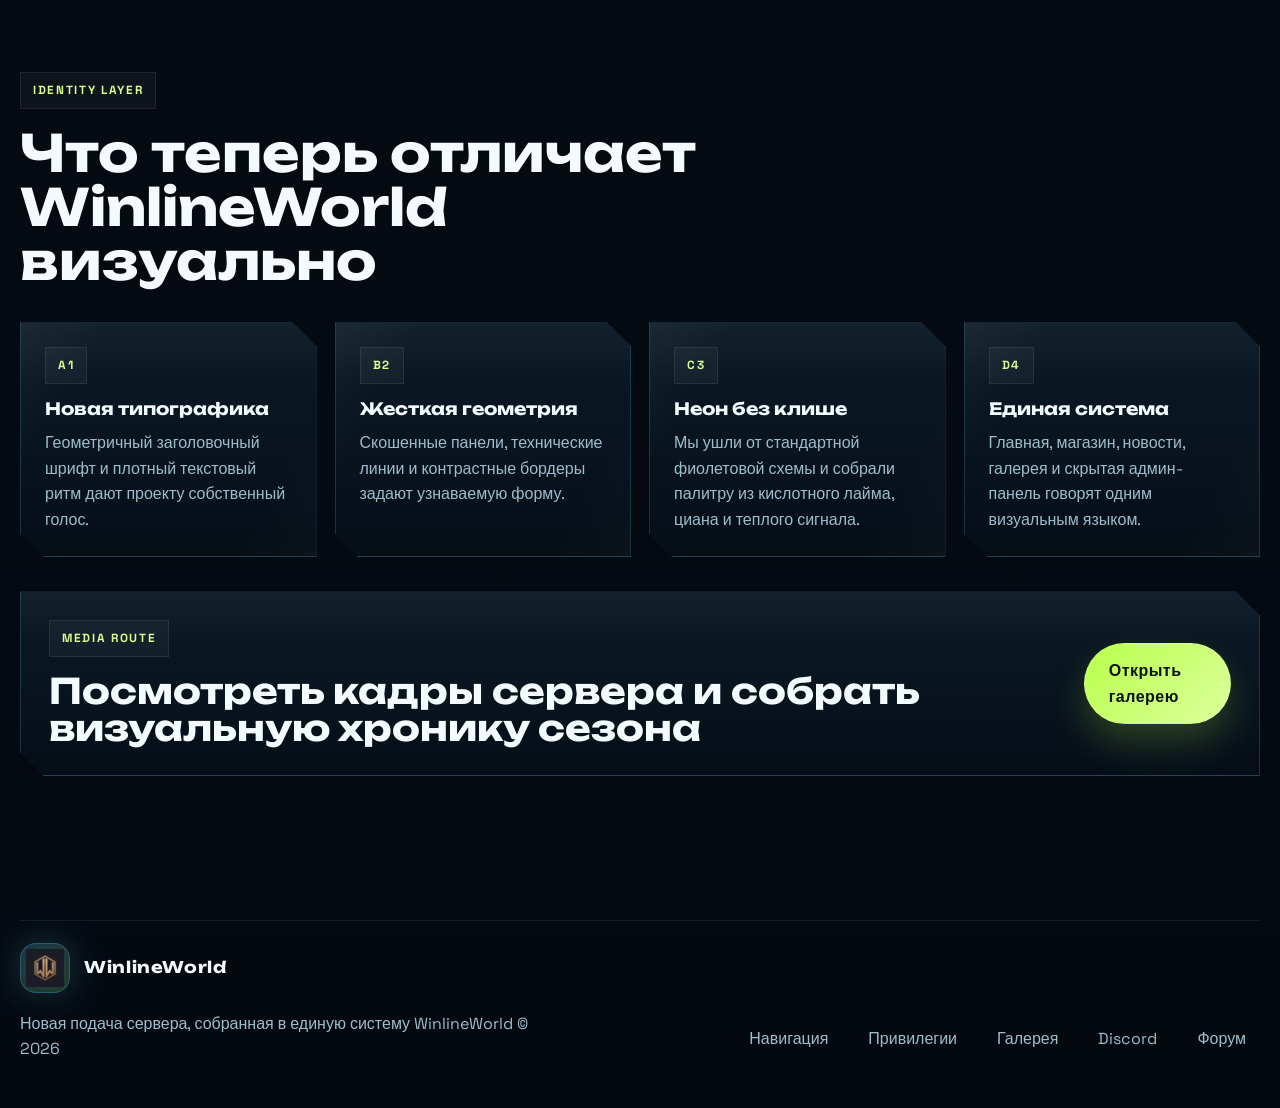
==== commit ca44d551: "Add files via upload" ====
--- a/index.html
+++ b/index.html
@@ -3,19 +3,23 @@
 <head>
   <meta charset="UTF-8">
   <meta name="viewport" content="width=device-width, initial-scale=1.0">
-  <title>WinlineWorld | Minecraft Сервер</title>
-  <meta name="description" content="WinlineWorld — современный Minecraft сервер с атмосферным дизайном, дружелюбным комьюнити и игровыми наборами.">
+  <title>WinlineWorld | Grief Survival Network</title>
+  <meta name="description" content="WinlineWorld — grief survival сервер с кланами, рейдами, PvP и новой фирменной подачей без шаблонного копипаста.">
   <link rel="preconnect" href="https://fonts.googleapis.com">
   <link rel="preconnect" href="https://fonts.gstatic.com" crossorigin>
-  <link href="https://fonts.googleapis.com/css2?family=Montserrat:wght@400;500;600;700;800&family=Oxanium:wght@500;600;700;800&display=swap" rel="stylesheet">
+  <link href="https://fonts.googleapis.com/css2?family=Space+Grotesk:wght@400;500;700&family=Unbounded:wght@400;500;700;800&display=swap" rel="stylesheet">
   <link rel="stylesheet" href="style.css">
   <script src="store.js" defer></script>
   <script src="script.js" defer></script>
 </head>
-<body>
-  <div class="page-glow page-glow-left"></div>
-  <div class="page-glow page-glow-right"></div>
-  <div class="grid-overlay"></div>
+<body class="page-home">
+  <div class="site-backdrop" aria-hidden="true">
+    <div class="backdrop-grid"></div>
+    <div class="backdrop-noise"></div>
+    <div class="backdrop-orb orb-a"></div>
+    <div class="backdrop-orb orb-b"></div>
+    <div class="backdrop-orb orb-c"></div>
+  </div>
 
   <header class="navbar" data-site-shell>
     <div class="container nav-inner">
@@ -33,7 +37,7 @@
       </button>
 
       <nav class="nav-menu">
-        <a href="#server-info">Информация</a>
+        <a href="#server-info">Навигация</a>
         <a href="#donate">Привилегии</a>
         <a href="#news">Новости</a>
         <a href="gallery.html">Галерея</a>
@@ -43,226 +47,291 @@
   </header>
 
   <div class="maintenance-banner" id="maintenanceBanner" hidden>
+    <div class="container maintenance-banner-inner">
+      <strong>Технические работы</strong>
+      <span id="maintenanceText"></span>
+    </div>
+  </div>
+
+  <section class="maintenance-screen" id="maintenanceScreen" hidden>
     <div class="container">
-      <strong>Техническа поддръжка</strong>
-      <span id="maintenanceText"></span>
-    </div>
-  </div>
-
-  <section class="maintenance-screen" id="maintenanceScreen" hidden>
-    <div class="container maintenance-screen-inner">
-      <span class="section-kicker">Технические работы</span>
-      <h1>WinlineWorld</h1>
-      <p id="maintenanceScreenText">Сайт закрыт на технические работы. Пожалуйста, зайдите позже.</p>
+      <div class="maintenance-screen-inner">
+        <span class="eyebrow">Service Hold</span>
+        <h1>WinlineWorld</h1>
+        <p id="maintenanceScreenText">Сайт временно закрыт на технические работы. Пожалуйста, зайдите позже.</p>
+      </div>
     </div>
   </section>
 
   <main id="top" data-site-shell>
-    <section class="hero section">
-      <div class="container hero-layout">
+    <section class="section hero">
+      <div class="container hero-shell">
         <div class="hero-copy reveal">
-          <div class="server-status" aria-label="Статус онлайна сервера">
-            <span class="server-status-dot"></span>
-            <span class="server-status-text">0 / 100 ONLINE</span>
-          </div>
-          <div class="hero-badge">Гриферский сервер</div>
+          <div class="hero-badge-row">
+            <div class="server-status" aria-label="Статус сервера">
+              <span class="server-status-dot"></span>
+              <span class="server-status-text">JOIN READY / 24-7</span>
+            </div>
+            <span class="hero-chip">Season 04</span>
+          </div>
+
+          <span class="eyebrow">Grief Survival Network</span>
           <h1>WinlineWorld</h1>
-          <p>Атмосферный гриферский сервер с PvP, выживанием, кланами и крутыми возможностями для каждого игрока</p>
+          <p class="hero-lead">Новая оболочка для сервера, где в центре не копия чужого лендинга, а живая атмосфера рейдов, PvP, клановых вылазок и быстрого входа в игру.</p>
 
           <div class="hero-actions">
-            <a class="btn btn-primary" href="#server-info" data-copy="winlineworld.veroid.fun">Играть</a>
-            <a class="btn btn-secondary" href="#donate">Смотреть наборы</a>
-          </div>
-
-          <div class="hero-stats">
-            <div class="stat-card">
-              <span class="stat-label">IP сервера</span>
+            <a class="btn btn-primary" href="#server-info" data-copy="winlineworld.veroid.fun">Играть сейчас</a>
+            <a class="btn btn-secondary" href="#donate">Смотреть привилегии</a>
+          </div>
+
+          <div class="hero-meta">
+            <article class="meta-card">
+              <span class="meta-label">IP сервера</span>
               <strong>winlineworld.veroid.fun</strong>
+              <p>Нажмите кнопку выше, чтобы скопировать адрес и сразу зайти в игру.</p>
+            </article>
+            <article class="meta-card">
+              <span class="meta-label">Комьюнити</span>
+              <strong>Discord и форум</strong>
+              <p>Анонсы, поддержка, сборки и новости сервера всегда под рукой.</p>
+            </article>
+          </div>
+        </div>
+
+        <div class="hero-deck reveal">
+          <div class="control-card">
+            <div class="control-head">
+              <div>
+                <span class="control-kicker">Control Deck</span>
+                <h2>Точка входа в сезон</h2>
+              </div>
+              <span class="deck-pill">LIVE HUB</span>
             </div>
-            <div class="stat-card">
-              <span class="stat-label">Поддержка</span>
-              <strong>Discord 24/7</strong>
+
+            <div class="control-grid">
+              <article class="control-panel">
+                <span class="panel-index">01</span>
+                <h3>Старт без шума</h3>
+                <p>Быстрый доступ к IP, Discord и магазину без долгого поиска по страницам.</p>
+              </article>
+              <article class="control-panel">
+                <span class="panel-index">02</span>
+                <h3>Кланы и рейды</h3>
+                <p>Жесткий grief-ритм, PvP, командные вылазки и постоянная борьба за контроль.</p>
+              </article>
+              <article class="control-panel control-panel-wide">
+                <span class="panel-index">03</span>
+                <h3>Сайт как часть игры</h3>
+                <p>Новости, привилегии и медиа теперь выглядят как единый интерфейс проекта, а не очередной шаблон под копирку.</p>
+              </article>
             </div>
-          </div>
-        </div>
-
-        <div class="hero-visual reveal">
-          <div class="scene-card">
-            <div class="scene-aura"></div>
-            <div class="scene-runes">GRIEF • PVP • CLANS • SURVIVAL</div>
-            <div class="scene-emblem">
-              <div class="scene-emblem-ring"></div>
-              <img class="scene-logo" src="logo.avif" alt="WinlineWorld emblem">
+
+            <div class="signal-strip">
+              <span>GRIEF</span>
+              <span>PVP</span>
+              <span>CLANS</span>
+              <span>EVENTS</span>
+              <span>SURVIVAL</span>
             </div>
-            <div class="scene-badge scene-badge-left">
-              <span class="scene-badge-title">PvP</span>
-              <strong>Жесткие битвы</strong>
-            </div>
-            <div class="scene-badge scene-badge-right">
-              <span class="scene-badge-title">Кланы</span>
-              <strong>Командная игра</strong>
-            </div>
-            <div class="scene-badge scene-badge-bottom">
-              <span class="scene-badge-title">Рейды</span>
-              <strong>Лут и доминация</strong>
-            </div>
-          </div>
-        </div>
-      </div>
-    </section>
-
-    <section class="section info-section" id="server-info">
+          </div>
+        </div>
+      </div>
+    </section>
+
+    <section class="section route-section" id="server-info">
       <div class="container">
         <div class="section-heading reveal">
-          <span class="section-kicker">❗ Информация о сервере</span>
-          <h2>Все нужные ссылки в одном месте</h2>
-        </div>
-
-        <div class="info-grid">
-          <a class="info-card reveal" href="#" data-copy="winlineworld.veroid.fun">
-            <span class="info-icon">IP</span>
+          <span class="eyebrow">Маршруты доступа</span>
+          <h2>Все главные точки сервера в одном боевом хабе</h2>
+          <p class="section-note">Мы собрали базовые переходы так, чтобы игрок добирался до игры, магазина и новостей без лишних экранов.</p>
+        </div>
+
+        <div class="route-grid">
+          <a class="route-card reveal" href="#server-info" data-copy="winlineworld.veroid.fun">
+            <span class="route-code">IP</span>
             <h3>winlineworld.veroid.fun</h3>
-            <p>Нажми, чтобы скопировать адрес сервера и зайти в игру быстрее.</p>
-            <span class="info-link">Скопировать IP</span>
+            <p>Скопировать адрес сервера и зайти в игру без ручного ввода.</p>
+            <span class="route-link">Скопировать адрес</span>
           </a>
 
-          <a class="info-card reveal" href="https://discord.gg/x6GWKRKdkc" target="_blank" rel="noopener noreferrer">
-            <span class="info-icon">DS</span>
+          <a class="route-card reveal" href="https://discord.gg/x6GWKRKdkc" target="_blank" rel="noopener noreferrer">
+            <span class="route-code">DS</span>
             <h3>Discord</h3>
-            <p>Общение с игроками, новости сервера и быстрый контакт с администрацией.</p>
-            <span class="info-link">Перейти в Discord</span>
+            <p>Живые анонсы, поддержка игроков, общение и быстрый контакт с администрацией.</p>
+            <span class="route-link">Открыть Discord</span>
           </a>
 
-          <a class="info-card reveal" href="https://f-winlineworld.hgweb.ru/index.php" target="_blank" rel="noopener noreferrer">
-            <span class="info-icon">FR</span>
+          <a class="route-card reveal" href="https://f-winlineworld.hgweb.ru/index.php" target="_blank" rel="noopener noreferrer">
+            <span class="route-code">FR</span>
             <h3>Форум</h3>
-            <p>Следи за обновлениями, обсуждениями и важными объявлениями проекта.</p>
-            <span class="info-link">Открыть форум</span>
+            <p>Правила, обсуждения, объявления проекта и отдельные темы по обновлениям.</p>
+            <span class="route-link">Перейти на форум</span>
           </a>
 
-          <a class="info-card reveal" href="gallery.html">
-            <span class="info-icon">GL</span>
+          <a class="route-card reveal" href="gallery.html">
+            <span class="route-code">GL</span>
             <h3>Галерея</h3>
-            <p>Открой отдельную страницу со скриншотами сервера, локациями, PvP-моментами и кадрами сообщества.</p>
-            <span class="info-link">Перейти в галерею</span>
+            <p>Скриншоты спавна, PvP, ивентов и атмосферы сервера на отдельной странице.</p>
+            <span class="route-link">Открыть галерею</span>
           </a>
-
+        </div>
+
+        <div class="trust-bar reveal">
+          <div class="trust-item">
+            <strong>24/7</strong>
+            <span>поддержка через Discord</span>
+          </div>
+          <div class="trust-item">
+            <strong>Shop</strong>
+            <span>привилегии подключаются через Stripe</span>
+          </div>
+          <div class="trust-item">
+            <strong>Media</strong>
+            <span>новости и кадры обновляются из админ-панели</span>
+          </div>
         </div>
       </div>
     </section>
 
     <section class="section donate-section" id="donate">
       <div class="container">
-        <div class="shop-head reveal">
-          <div class="shop-title-block">
-            <div class="shop-title-icon" aria-hidden="true">▣</div>
-            <div class="shop-title-copy">
-              <span class="shop-kicker">Магазин привилегий</span>
-              <h2>Прокачай свой игровой опыт на WinlineWorld</h2>
-            </div>
-          </div>
-
-          <div class="shop-benefits">
-            <div class="shop-benefit">Безопасная оплата</div>
-            <div class="shop-benefit">Моментальная выдача</div>
-            <div class="shop-benefit">Поддержка 24/7</div>
-          </div>
-        </div>
-
-        <p class="section-note reveal" id="shopNotice"></p>
+        <div class="section-heading section-heading-split reveal">
+          <div>
+            <span class="eyebrow">Store Matrix</span>
+            <h2>Привилегии с новой подачей и быстрым переходом к оплате</h2>
+          </div>
+          <p class="section-note" id="shopNotice"></p>
+        </div>
+
         <div class="donate-grid" id="donateGrid"></div>
+      </div>
+    </section>
+
+    <section class="section spotlight-section">
+      <div class="container spotlight-shell">
+        <div class="spotlight-copy reveal">
+          <span class="eyebrow">Игровой ритм</span>
+          <h2>Сайт говорит языком сервера, а не шаблонов</h2>
+          <p class="section-note">Новая система блоков, резкие формы, кислотные акценты и темный стальной фон создают визуал, который легко отличить с первого экрана.</p>
+
+          <div class="timeline-list">
+            <article class="timeline-item">
+              <span>01</span>
+              <div>
+                <h3>Быстрый старт</h3>
+                <p>Игрок заходит, копирует IP, видит маршруты и сразу понимает куда идти дальше.</p>
+              </div>
+            </article>
+            <article class="timeline-item">
+              <span>02</span>
+              <div>
+                <h3>Прямая витрина</h3>
+                <p>Привилегии показаны как части одной боевой линейки, а не как случайные карточки.</p>
+              </div>
+            </article>
+            <article class="timeline-item">
+              <span>03</span>
+              <div>
+                <h3>Медиа без мусора</h3>
+                <p>Новости и галерея встроены в стиль проекта и обновляются из общей системы данных.</p>
+              </div>
+            </article>
+          </div>
+        </div>
+
+        <div class="spotlight-panels reveal">
+          <article class="spotlight-panel">
+            <span class="spotlight-tag">Raid Route</span>
+            <h3>Кланы, рейды, вылазки</h3>
+            <p>Акцент на движении и напряжении вместо стерильных промо-блоков.</p>
+          </article>
+          <article class="spotlight-panel">
+            <span class="spotlight-tag">Server Pulse</span>
+            <h3>Новости и события</h3>
+            <p>Изменения сервера, ивенты и важные объявления лежат рядом с игровыми разделами.</p>
+          </article>
+          <article class="spotlight-panel">
+            <span class="spotlight-tag">Media Bay</span>
+            <h3>Галерея сезона</h3>
+            <p>Отдельная страница для кадров проекта с тем же визуальным почерком.</p>
+          </article>
+        </div>
       </div>
     </section>
 
     <section class="section news-section" id="news">
       <div class="container">
-        <div class="section-heading news-heading reveal">
-          <span class="section-kicker">Новости WinlineWorld</span>
-          <h2>Следи за обновлениями и важными событиями сервера</h2>
-          <p class="section-note news-note">Все главные анонсы проекта, ивенты и новые возможности теперь собраны в одном месте.</p>
-        </div>
-
-        <div class="news-layout">
-          <article class="news-card news-card-featured reveal">
-            <span class="news-tag">Обновление</span>
-            <span class="news-date">03.04.2026</span>
-            <h3>Новый магазин привилегий уже на сайте</h3>
-            <p>Мы запустили обновленную витрину префиксов с удобными карточками, плавной анимацией и быстрым переходом к оплате.</p>
-            <a class="news-link" href="#donate">Открыть магазин</a>
-          </article>
-
-          <article class="news-card reveal">
-            <span class="news-tag">Событие</span>
-            <span class="news-date">01.04.2026</span>
-            <h3>Еженедельные ивенты и бонусы за активность</h3>
-            <p>На сервере стартовали новые активности, а за участие в событиях игроки получают награды, ресурсы и редкие бонусы.</p>
-            <a class="news-link" href="https://discord.gg/x6GWKRKdkc" target="_blank" rel="noopener noreferrer">Смотреть в Discord</a>
-          </article>
-
-          <article class="news-card reveal">
-            <span class="news-tag">Информация</span>
-            <span class="news-date">29.03.2026</span>
-            <h3>Все анонсы проекта теперь в одном разделе</h3>
-            <p>Следи за новостями сервера, изменениями в правилах и будущими обновлениями здесь, а также на форуме проекта.</p>
-            <a class="news-link" href="https://f-winlineworld.hgweb.ru/index.php" target="_blank" rel="noopener noreferrer">Открыть форум</a>
-          </article>
-        </div>
-      </div>
-    </section>
-
-    <section class="section features-section" id="features">
+        <div class="section-heading section-heading-split reveal">
+          <div>
+            <span class="eyebrow">Broadcast Feed</span>
+            <h2>Главные обновления сервера теперь выглядят как часть системы управления</h2>
+          </div>
+          <p class="section-note">Раздел новостей берет данные из общего store и остается живым без ручной перепаковки страницы.</p>
+        </div>
+
+        <div class="news-layout"></div>
+      </div>
+    </section>
+
+    <section class="section manifesto-section" id="features">
       <div class="container">
         <div class="section-heading reveal">
-          <span class="section-kicker">Почему выбрать нас</span>
-          <h2>Сервер, в который хочется возвращаться</h2>
-        </div>
-
-        <div class="features-grid">
-          <article class="feature-card reveal">
-            <div class="feature-icon">⚡</div>
-            <h3>Быстрый сервер</h3>
-            <p>Стабильная работа, плавный геймплей и минимальный отклик даже в активные часы.</p>
-          </article>
-
-          <article class="feature-card reveal">
-            <div class="feature-icon">🛒</div>
-            <h3>Донат без лагов</h3>
-            <p>Покупки проходят быстро и удобно, а привилегии выдаются без лишнего ожидания.</p>
-          </article>
-
-          <article class="feature-card reveal">
-            <div class="feature-icon">🤝</div>
-            <h3>Дружелюбное комьюнити</h3>
-            <p>Активные игроки, поддержка новичков и комфортная атмосфера для всех участников.</p>
-          </article>
-
-          <article class="feature-card reveal">
-            <div class="feature-icon">🚀</div>
-            <h3>Частые обновления</h3>
-            <p>Новые режимы, улучшения и игровые события, которые делают проект живым и интересным.</p>
-          </article>
+          <span class="eyebrow">Identity Layer</span>
+          <h2>Что теперь отличает WinlineWorld визуально</h2>
+        </div>
+
+        <div class="manifesto-grid">
+          <article class="manifesto-card reveal">
+            <span class="manifesto-index">A1</span>
+            <h3>Новая типографика</h3>
+            <p>Геометричный заголовочный шрифт и плотный текстовый ритм дают проекту собственный голос.</p>
+          </article>
+          <article class="manifesto-card reveal">
+            <span class="manifesto-index">B2</span>
+            <h3>Жесткая геометрия</h3>
+            <p>Скошенные панели, технические линии и контрастные бордеры задают узнаваемую форму.</p>
+          </article>
+          <article class="manifesto-card reveal">
+            <span class="manifesto-index">C3</span>
+            <h3>Неон без клише</h3>
+            <p>Мы ушли от стандартной фиолетовой схемы и собрали палитру из кислотного лайма, циана и теплого сигнала.</p>
+          </article>
+          <article class="manifesto-card reveal">
+            <span class="manifesto-index">D4</span>
+            <h3>Единая система</h3>
+            <p>Главная, магазин, новости, галерея и скрытая админ-панель говорят одним визуальным языком.</p>
+          </article>
+        </div>
+
+        <div class="cta-panel reveal">
+          <div>
+            <span class="eyebrow">Media Route</span>
+            <h2>Посмотреть кадры сервера и собрать визуальную хронику сезона</h2>
+          </div>
+          <a class="btn btn-primary" href="gallery.html">Открыть галерею</a>
         </div>
       </div>
     </section>
   </main>
 
-  <footer class="footer" id="footer" data-site-shell>
+  <footer class="footer" data-site-shell>
     <div class="container footer-inner">
-      <div>
+      <div class="footer-brand-block">
         <a class="brand footer-brand" href="#top">
           <span class="brand-logo">
             <img class="brand-logo-image" src="logo.avif" alt="WinlineWorld logo">
           </span>
           <span class="brand-text">WinlineWorld</span>
         </a>
-        <p>WinlineWorld © 2026</p>
+        <p>Новая подача сервера, собранная в единую систему WinlineWorld © 2026</p>
       </div>
 
       <div class="footer-links">
+        <a href="#server-info">Навигация</a>
+        <a href="#donate">Привилегии</a>
         <a href="gallery.html">Галерея</a>
         <a href="https://discord.gg/x6GWKRKdkc" target="_blank" rel="noopener noreferrer">Discord</a>
         <a href="https://f-winlineworld.hgweb.ru/index.php" target="_blank" rel="noopener noreferrer">Форум</a>
-        <a href="#donate">Донат</a>
       </div>
     </div>
   </footer>
@@ -271,9 +340,9 @@
     <div class="admin-backdrop" data-admin-close></div>
     <div class="admin-modal">
       <button class="admin-close" type="button" aria-label="Закрыть вход" data-admin-close>&times;</button>
-      <span class="admin-chip">Admin Access</span>
-      <h2>Панель управления WinlineWorld</h2>
-      <p>Введите пароль администратора, чтобы открыть скрытую панель.</p>
+      <span class="admin-chip">Control Access</span>
+      <h2>Скрытая панель WinlineWorld</h2>
+      <p>Введите пароль администратора, чтобы открыть быстрый центр управления проектом.</p>
 
       <form class="admin-form" id="adminLoginForm">
         <label class="admin-label" for="adminPassword">Пароль</label>
@@ -290,8 +359,8 @@
       <div class="admin-panel-head">
         <div>
           <span class="admin-chip">Hidden Control</span>
-          <h2>WinlineWorld Admin Panel</h2>
-          <p>Быстрый доступ к основным ссылкам, управлению и информации сервера.</p>
+          <h2>Быстрый центр управления</h2>
+          <p>Переход к управлению магазином, новостями, галереей и главным внешним ссылкам проекта.</p>
         </div>
 
         <div class="admin-toolbar">
@@ -302,39 +371,39 @@
 
       <div class="admin-panel-grid">
         <article class="admin-card">
-          <span class="admin-card-label">Статус</span>
+          <span class="admin-card-label">Status</span>
           <h3>Основные данные</h3>
           <ul class="admin-list">
             <li>Сервер: WinlineWorld</li>
             <li>IP: winlineworld.veroid.fun</li>
-            <li>Discord: подключён</li>
-            <li>Донат: Stripe магазин</li>
+            <li>Discord: подключен</li>
+            <li>Store: Stripe витрина</li>
           </ul>
         </article>
 
         <article class="admin-card">
-          <span class="admin-card-label">Быстрые действия</span>
-          <h3>Управление ссылками</h3>
+          <span class="admin-card-label">Links</span>
+          <h3>Быстрые переходы</h3>
           <div class="admin-actions">
             <button class="admin-action" type="button" data-copy="winlineworld.veroid.fun">Скопировать IP</button>
-            <a class="admin-action" href="https://discord.gg/x6GWKRKdkc" target="_blank" rel="noopener noreferrer">Открыть Discord</a>
-            <a class="admin-action" href="https://f-winlineworld.hgweb.ru/index.php" target="_blank" rel="noopener noreferrer">Открыть форум</a>
-            <a class="admin-action" href="gallery.html">Открыть галерею</a>
-            <a class="admin-action" href="admins.html">Открыть /admins</a>
-            <a class="admin-action" href="editor.html">Редактор привилегий</a>
+            <a class="admin-action" href="https://discord.gg/x6GWKRKdkc" target="_blank" rel="noopener noreferrer">Discord</a>
+            <a class="admin-action" href="https://f-winlineworld.hgweb.ru/index.php" target="_blank" rel="noopener noreferrer">Форум</a>
+            <a class="admin-action" href="gallery.html">Галерея</a>
+            <a class="admin-action" href="admins.html">/admins</a>
+            <a class="admin-action" href="editor.html">Редактор</a>
           </div>
         </article>
 
         <article class="admin-card">
-          <span class="admin-card-label">Привилегии</span>
-          <h3>Обзор магазина</h3>
+          <span class="admin-card-label">Store</span>
+          <h3>Обзор привилегий</h3>
           <ul class="admin-list" id="adminPrivilegeSummary"></ul>
         </article>
 
         <article class="admin-card admin-card-wide">
-          <span class="admin-card-label">Примечание</span>
-          <h3>Как теперь устроен доступ</h3>
-          <p>Скрытая панель на главной снова работает как быстрый хаб. Классическая админ-панель открывается на странице /admins, а редактирование привилегий и Stripe-ссылок вынесено на отдельную страницу editor с тем же паролем.</p>
+          <span class="admin-card-label">Access Map</span>
+          <h3>Как устроено управление</h3>
+          <p>Главная скрытая панель работает как быстрый хаб. Полная админ-страница находится в <strong>/admins</strong>, а отдельный редактор магазина и Stripe-ссылок вынесен на страницу <strong>editor</strong>.</p>
         </article>
       </div>
     </div>
--- a/style.css
+++ b/style.css
@@ -1,21 +1,27 @@
-﻿:root {
-  --bg: #120b04;
-  --bg-deep: #050301;
-  --panel: rgba(33, 18, 9, 0.78);
-  --panel-strong: rgba(44, 24, 11, 0.92);
-  --border: rgba(255, 187, 74, 0.22);
-  --text: #fff8ee;
-  --muted: #d8c3a0;
-  --primary: #ffb703;
-  --primary-soft: #ffd166;
-  --secondary: #ff7a18;
-  --secondary-soft: #ff9f43;
-  --shadow: 0 24px 60px rgba(6, 10, 30, 0.45);
-  --glow: 0 0 30px rgba(255, 183, 3, 0.45);
+:root {
+  --bg: #071019;
+  --bg-deep: #03070c;
+  --bg-soft: #0d1a27;
+  --panel: rgba(9, 23, 34, 0.76);
+  --panel-strong: rgba(8, 20, 31, 0.92);
+  --panel-soft: rgba(16, 33, 47, 0.72);
+  --line: rgba(109, 214, 255, 0.18);
+  --line-strong: rgba(109, 214, 255, 0.36);
+  --text: #f4fbff;
+  --muted: #9ebdcb;
+  --accent: #b9ff49;
+  --accent-soft: #d9ff93;
+  --accent-alt: #5bdcff;
+  --accent-warm: #ff9753;
+  --success: #47f7ab;
+  --danger: #ff9a8c;
+  --shadow: 0 30px 80px rgba(0, 0, 0, 0.38);
+  --radius-xl: 34px;
   --radius-lg: 28px;
-  --radius-md: 20px;
-  --radius-sm: 14px;
-  --container: 1180px;
+  --radius-md: 22px;
+  --radius-sm: 16px;
+  --container: 1240px;
+  --panel-clip: polygon(0 0, calc(100% - 24px) 0, 100% 24px, 100% 100%, 24px 100%, 0 calc(100% - 24px));
   --transition: 220ms ease;
 }
 
@@ -32,14 +38,21 @@
 body {
   margin: 0;
   min-width: 320px;
+  min-height: 100vh;
   color: var(--text);
   background:
-    radial-gradient(circle at 15% 20%, rgba(255, 183, 3, 0.22), transparent 28%),
-    radial-gradient(circle at 85% 12%, rgba(255, 122, 24, 0.16), transparent 24%),
-    linear-gradient(180deg, #1b1207 0%, #0d0905 48%, #050301 100%);
-  font-family: "Montserrat", sans-serif;
+    radial-gradient(circle at top, rgba(91, 220, 255, 0.07), transparent 34%),
+    linear-gradient(180deg, #071019 0%, #08121c 30%, #040910 100%);
+  font-family: "Space Grotesk", sans-serif;
   line-height: 1.6;
   overflow-x: hidden;
+}
+
+body.page-gallery {
+  background:
+    radial-gradient(circle at top left, rgba(255, 151, 83, 0.08), transparent 28%),
+    radial-gradient(circle at 88% 12%, rgba(91, 220, 255, 0.08), transparent 24%),
+    linear-gradient(180deg, #071019 0%, #091420 38%, #03070c 100%);
 }
 
 a {
@@ -48,12 +61,82 @@
 }
 
 button,
+input,
+textarea {
+  font: inherit;
+}
+
+button,
 a {
   -webkit-tap-highlight-color: transparent;
 }
 
 img {
+  display: block;
   max-width: 100%;
+}
+
+.site-backdrop {
+  position: fixed;
+  inset: 0;
+  pointer-events: none;
+  z-index: 0;
+  overflow: hidden;
+}
+
+.backdrop-grid,
+.backdrop-noise,
+.backdrop-orb {
+  position: absolute;
+  inset: 0;
+}
+
+.backdrop-grid {
+  background-image:
+    linear-gradient(rgba(255, 255, 255, 0.035) 1px, transparent 1px),
+    linear-gradient(90deg, rgba(255, 255, 255, 0.035) 1px, transparent 1px);
+  background-size: 48px 48px;
+  mask-image: linear-gradient(180deg, rgba(0, 0, 0, 0.9), rgba(0, 0, 0, 0.18));
+  opacity: 0.56;
+  animation: gridFloat 22s linear infinite;
+}
+
+.backdrop-noise {
+  background-image:
+    radial-gradient(circle at 25% 25%, rgba(255, 255, 255, 0.03) 0 1px, transparent 1px),
+    radial-gradient(circle at 70% 45%, rgba(255, 255, 255, 0.02) 0 1px, transparent 1px),
+    radial-gradient(circle at 50% 80%, rgba(255, 255, 255, 0.02) 0 1px, transparent 1px);
+  background-size: 180px 180px, 220px 220px, 260px 260px;
+  opacity: 0.38;
+}
+
+.backdrop-orb {
+  filter: blur(90px);
+  opacity: 0.62;
+}
+
+.orb-a {
+  top: -160px;
+  left: -120px;
+  width: 480px;
+  height: 480px;
+  background: rgba(91, 220, 255, 0.18);
+}
+
+.orb-b {
+  top: 18%;
+  right: -120px;
+  width: 420px;
+  height: 420px;
+  background: rgba(185, 255, 73, 0.14);
+}
+
+.orb-c {
+  bottom: -180px;
+  left: 26%;
+  width: 420px;
+  height: 420px;
+  background: rgba(255, 151, 83, 0.14);
 }
 
 .container {
@@ -61,1453 +144,1141 @@
   margin: 0 auto;
 }
 
-.section {
-  position: relative;
-  padding: 108px 0;
-}
-
-.page-glow {
-  position: fixed;
-  inset: auto;
-  width: 460px;
-  height: 460px;
-  border-radius: 50%;
-  pointer-events: none;
-  filter: blur(80px);
-  opacity: 0.34;
-  z-index: 0;
-}
-
-.page-glow-left {
-  top: -160px;
-  left: -120px;
-  background: rgba(255, 183, 3, 0.48);
-}
-
-.page-glow-right {
-  right: -120px;
-  top: 24%;
-  background: rgba(255, 122, 24, 0.38);
-}
-
-.grid-overlay {
-  position: fixed;
-  inset: 0;
-  background-image:
-    linear-gradient(rgba(255, 255, 255, 0.03) 1px, transparent 1px),
-    linear-gradient(90deg, rgba(255, 255, 255, 0.03) 1px, transparent 1px);
-  background-size: 44px 44px;
-  mask-image: linear-gradient(180deg, rgba(0, 0, 0, 0.65), rgba(0, 0, 0, 0.15));
-  pointer-events: none;
-  z-index: 0;
-}
-
 .navbar,
 .maintenance-banner,
 .maintenance-screen,
-.hero,
-.gallery-hero,
-.gallery-section,
-.info-section,
-.donate-section,
-.news-section,
-.features-section,
+main,
 .footer {
   position: relative;
   z-index: 1;
 }
 
-.navbar {
-  position: sticky;
-  top: 0;
-  z-index: 30;
-  backdrop-filter: blur(18px);
-  background: rgba(20, 12, 6, 0.72);
-  border-bottom: 1px solid rgba(255, 255, 255, 0.05);
-}
-
-.maintenance-banner {
-  display: none;
-  border-bottom: 1px solid rgba(255, 194, 92, 0.18);
-  background: linear-gradient(135deg, rgba(255, 183, 3, 0.16), rgba(255, 122, 24, 0.14));
-  backdrop-filter: blur(12px);
-}
-
-.maintenance-banner .container {
-  display: flex;
-  align-items: center;
-  gap: 12px;
-  min-height: 54px;
-  padding-top: 6px;
-  padding-bottom: 6px;
-}
-
-.maintenance-banner strong {
-  color: #fff0c8;
-}
-
-.maintenance-banner span {
-  color: var(--text);
-}
-
-.maintenance-screen {
-  display: flex;
-  align-items: center;
-  justify-content: center;
-  min-height: 100vh;
-  padding: 48px 0;
-}
-
-.maintenance-screen[hidden] {
-  display: none;
-}
-
-.maintenance-screen-inner {
-  max-width: 760px;
-  text-align: center;
-  padding: 42px 28px;
-  border-radius: 32px;
-  border: 1px solid rgba(255, 194, 92, 0.2);
-  background: linear-gradient(180deg, rgba(40, 22, 10, 0.92), rgba(18, 10, 5, 0.96));
-  box-shadow: var(--shadow);
-}
-
-.maintenance-screen-inner h1 {
-  margin-top: 20px;
-  font-size: clamp(3rem, 7vw, 5.8rem);
-  line-height: 0.95;
-  font-family: "Oxanium", sans-serif;
-  text-shadow: 0 0 40px rgba(255, 183, 3, 0.24);
-}
-
-.maintenance-screen-inner p {
-  margin: 20px auto 0;
-  max-width: 620px;
-  color: #fff0c8;
-  font-size: clamp(1.08rem, 2.6vw, 1.35rem);
-}
-
-.nav-inner {
-  display: flex;
-  align-items: center;
-  justify-content: space-between;
-  min-height: 84px;
-  gap: 20px;
-}
-
-.brand {
+.section {
+  position: relative;
+  padding: 112px 0;
+}
+
+.eyebrow,
+.hero-chip,
+.route-code,
+.spotlight-tag,
+.gallery-count-badge,
+.admin-chip,
+.admin-card-label,
+.news-tag,
+.gallery-chip,
+.manifesto-index,
+.control-kicker,
+.deck-pill,
+.meta-label {
   display: inline-flex;
   align-items: center;
-  gap: 12px;
-  font-family: "Oxanium", sans-serif;
-  font-weight: 800;
-  letter-spacing: 0.04em;
-}
-
-.brand-logo {
-  display: grid;
-  place-items: center;
-  width: 44px;
-  height: 44px;
-  flex: 0 0 44px;
-}
-
-.brand-logo-image {
-  display: block;
-  width: 44px;
-  height: 44px;
-  object-fit: contain;
-  filter: drop-shadow(0 0 16px rgba(255, 183, 3, 0.28));
-}
-
-.brand-text {
-  font-size: 1.15rem;
-}
-
-.nav-menu {
-  display: flex;
-  align-items: center;
-  gap: 12px;
-}
-
-.nav-menu a {
-  padding: 10px 14px;
-  border-radius: 999px;
+  gap: 8px;
+  min-height: 34px;
+  padding: 8px 12px;
+  border: 1px solid rgba(255, 255, 255, 0.08);
+  background: rgba(255, 255, 255, 0.04);
+  color: var(--accent-soft);
+  letter-spacing: 0.14em;
+  text-transform: uppercase;
+  font-size: 0.74rem;
+  font-weight: 700;
+}
+
+h1,
+h2,
+h3 {
+  margin: 0;
+  font-family: "Unbounded", sans-serif;
+  line-height: 1.05;
+}
+
+p {
+  margin: 0;
   color: var(--muted);
-  transition: color var(--transition), background var(--transition), transform var(--transition);
-}
-
-.nav-menu a:hover,
-.nav-menu a:focus-visible {
-  color: var(--text);
-  background: rgba(255, 255, 255, 0.05);
-  transform: translateY(-1px);
-}
-
-.nav-menu .nav-cta {
-  color: var(--text);
-  background: linear-gradient(135deg, rgba(255, 183, 3, 0.9), rgba(255, 122, 24, 0.9));
-  box-shadow: 0 18px 30px rgba(255, 122, 24, 0.24);
-}
-
-.nav-menu .nav-cta:hover,
-.nav-menu .nav-cta:focus-visible {
-  background: linear-gradient(135deg, rgba(255, 205, 79, 1), rgba(255, 151, 59, 1));
-}
-
-.nav-toggle {
-  display: none;
-  flex-direction: column;
-  justify-content: center;
-  gap: 5px;
-  width: 48px;
-  height: 48px;
-  border: 1px solid rgba(255, 255, 255, 0.08);
-  border-radius: 14px;
-  background: rgba(255, 255, 255, 0.04);
-  cursor: pointer;
-}
-
-.nav-toggle span {
-  width: 22px;
-  height: 2px;
-  margin: 0 auto;
-  border-radius: 999px;
-  background: var(--text);
-  transition: transform var(--transition), opacity var(--transition);
-}
-
-.hero {
-  min-height: calc(100vh - 84px);
-  display: flex;
-  align-items: center;
-  padding-top: 72px;
-  padding-bottom: 72px;
-}
-
-.hero::before {
-  content: "";
-  position: absolute;
-  inset: 0;
-  background:
-    linear-gradient(180deg, rgba(5, 7, 18, 0.28), rgba(5, 7, 18, 0.9)),
-    radial-gradient(circle at 50% 0%, rgba(255, 171, 33, 0.22), transparent 40%);
-  pointer-events: none;
-}
-
-.hero-layout {
-  display: grid;
-  grid-template-columns: minmax(0, 1.05fr) minmax(320px, 0.95fr);
-  gap: 36px;
-  align-items: center;
-}
-
-.hero-copy,
-.hero-visual {
-  position: relative;
-  z-index: 1;
-  min-width: 0;
-}
-
-.hero-badge,
-.section-kicker {
-  display: inline-flex;
-  align-items: center;
-  gap: 10px;
-  padding: 10px 16px;
-  border: 1px solid rgba(255, 194, 92, 0.24);
-  border-radius: 999px;
-  color: #fff0c8;
-  background: rgba(255, 183, 3, 0.1);
-  box-shadow: inset 0 0 0 1px rgba(255, 255, 255, 0.03);
-  font-size: 0.92rem;
-}
-
-.server-status {
-  display: inline-flex;
-  align-items: center;
-  gap: 14px;
-  margin-bottom: 18px;
-  padding: 12px 26px;
-  border-radius: 999px;
-  border: 1px solid rgba(255, 183, 3, 0.24);
-  background:
-    linear-gradient(135deg, rgba(50, 25, 8, 0.92), rgba(24, 12, 4, 0.96));
-  box-shadow:
-    0 14px 30px rgba(0, 0, 0, 0.24),
-    0 0 24px rgba(255, 183, 3, 0.12),
-    inset 0 0 0 1px rgba(255, 255, 255, 0.03);
-}
-
-.server-status-dot {
-  width: 14px;
-  height: 14px;
-  border-radius: 50%;
-  background: linear-gradient(135deg, #29d98c, #1ff0c1);
-  box-shadow:
-    0 0 0 6px rgba(41, 217, 140, 0.14),
-    0 0 20px rgba(31, 240, 193, 0.45);
-  animation: pulseOnline 1.8s ease-in-out infinite;
-}
-
-.server-status-text {
-  color: #43f0bc;
-  font-size: 0.98rem;
-  font-weight: 800;
-  letter-spacing: 0.22em;
-  white-space: nowrap;
-}
-
-.hero h1,
-.section-heading h2,
-.scene-panel strong,
-.donate-card h3,
-.feature-card h3,
-.info-card h3 {
-  margin: 0;
-  font-family: "Oxanium", sans-serif;
-}
-
-.hero h1 {
-  margin-top: 20px;
-  max-width: 100%;
-  font-size: clamp(2.2rem, 7vw, 5.1rem);
-  line-height: 0.98;
-  letter-spacing: 0.01em;
-  white-space: nowrap;
-  text-shadow: 0 0 40px rgba(255, 183, 3, 0.24);
-}
-
-.hero p {
-  max-width: 620px;
-  margin: 20px 0 0;
-  color: var(--muted);
-  font-size: clamp(1.05rem, 2.2vw, 1.28rem);
-}
-
-.hero-actions {
-  display: flex;
-  flex-wrap: wrap;
-  gap: 14px;
-  margin-top: 34px;
 }
 
 .btn {
-  position: relative;
   display: inline-flex;
   align-items: center;
   justify-content: center;
   min-height: 56px;
   padding: 14px 24px;
-  border-radius: 18px;
+  border-radius: 999px;
   border: 1px solid transparent;
   font-weight: 700;
-  letter-spacing: 0.01em;
-  transition: transform var(--transition), box-shadow var(--transition), border-color var(--transition), background var(--transition);
-  overflow: hidden;
-}
-
-.btn::before {
-  content: "";
-  position: absolute;
-  inset: -120% 35%;
-  background: linear-gradient(180deg, transparent, rgba(255, 255, 255, 0.22), transparent);
-  transform: rotate(22deg);
-  transition: transform 500ms ease;
-}
-
-.btn:hover::before,
-.btn:focus-visible::before {
-  transform: rotate(22deg) translateY(44%);
+  letter-spacing: 0.03em;
+  transition:
+    transform var(--transition),
+    border-color var(--transition),
+    background var(--transition),
+    color var(--transition),
+    box-shadow var(--transition);
 }
 
 .btn:hover,
-.btn:focus-visible {
-  transform: translateY(-3px);
-}
-
-.btn-primary,
-.btn-card {
-  color: #2a1400;
-  background: linear-gradient(135deg, rgba(255, 183, 3, 1), rgba(255, 122, 24, 0.96));
+.btn:focus-visible,
+.nav-menu a:hover,
+.nav-menu a:focus-visible,
+.route-card:hover,
+.route-card:focus-visible,
+.news-link:hover,
+.news-link:focus-visible,
+.gallery-card-link:hover,
+.gallery-card-link:focus-visible,
+.donate-card-action:hover,
+.donate-card-action:focus-visible,
+.admin-action:hover,
+.admin-action:focus-visible,
+.admin-toolbar-btn:hover,
+.admin-toolbar-btn:focus-visible {
+  transform: translateY(-2px);
+}
+
+.btn-primary {
+  color: #08120a;
+  background: linear-gradient(135deg, var(--accent) 0%, #dbff9d 100%);
   box-shadow:
-    0 16px 28px rgba(117, 54, 8, 0.32),
-    0 0 28px rgba(255, 183, 3, 0.32);
+    0 18px 36px rgba(185, 255, 73, 0.2),
+    0 0 0 1px rgba(255, 255, 255, 0.12) inset;
 }
 
 .btn-primary:hover,
-.btn-primary:focus-visible,
-.btn-card:hover,
-.btn-card:focus-visible {
-  box-shadow:
-    0 22px 34px rgba(117, 54, 8, 0.42),
-    0 0 34px rgba(255, 183, 3, 0.48);
+.btn-primary:focus-visible {
+  background: linear-gradient(135deg, #d1ff76 0%, #efffc9 100%);
 }
 
 .btn-secondary {
-  border-color: rgba(255, 194, 92, 0.26);
-  background: rgba(255, 255, 255, 0.05);
+  border-color: rgba(91, 220, 255, 0.34);
   color: var(--text);
-  box-shadow: 0 18px 36px rgba(4, 8, 28, 0.24);
+  background: rgba(255, 255, 255, 0.02);
 }
 
 .btn-secondary:hover,
 .btn-secondary:focus-visible {
-  border-color: rgba(255, 194, 92, 0.4);
-  background: rgba(255, 255, 255, 0.08);
-}
-
-.hero-stats {
-  display: flex;
-  flex-wrap: wrap;
-  gap: 16px;
-  margin-top: 34px;
-}
-
-.stat-card,
-.scene-panel,
-.info-card,
+  border-color: rgba(91, 220, 255, 0.54);
+  background: rgba(91, 220, 255, 0.08);
+}
+
+.hero-copy,
+.control-card,
+.route-card,
+.meta-card,
 .donate-card,
-.feature-card {
-  background: linear-gradient(180deg, rgba(40, 22, 10, 0.88), rgba(18, 10, 5, 0.92));
-  border: 1px solid var(--border);
+.spotlight-panel,
+.news-card,
+.manifesto-card,
+.cta-panel,
+.gallery-hero-panel,
+.gallery-card,
+.maintenance-screen-inner,
+.admin-modal,
+.admin-panel-shell,
+.admin-card {
+  position: relative;
+  overflow: hidden;
+  clip-path: var(--panel-clip);
+  border: 1px solid var(--line);
+  background:
+    linear-gradient(180deg, rgba(255, 255, 255, 0.03), transparent 25%),
+    linear-gradient(180deg, rgba(12, 28, 40, 0.94), rgba(6, 15, 24, 0.92));
   box-shadow: var(--shadow);
-}
-
-.stat-card {
-  min-width: 220px;
-  padding: 18px 20px;
-  border-radius: var(--radius-md);
-}
-
-.stat-label {
-  display: block;
-  margin-bottom: 6px;
-  color: var(--muted);
-  font-size: 0.88rem;
-}
-
-.scene-card {
-  position: relative;
-  min-height: 520px;
-  border-radius: 36px;
-  border: 1px solid rgba(255, 194, 92, 0.18);
-  background:
-    linear-gradient(180deg, rgba(36, 20, 10, 0.12), rgba(36, 20, 10, 0.42)),
-    radial-gradient(circle at 50% 15%, rgba(255, 173, 42, 0.26), transparent 34%),
-    linear-gradient(180deg, rgba(33, 18, 9, 0.95), rgba(18, 9, 4, 0.98));
-  overflow: hidden;
-  box-shadow: var(--shadow);
-}
-
-.scene-card::before,
-.scene-card::after {
-  content: "";
-  position: absolute;
-  inset: auto;
-  width: 140%;
-  left: -20%;
-  background-image:
-    linear-gradient(rgba(255, 255, 255, 0.05) 1px, transparent 1px),
-    linear-gradient(90deg, rgba(255, 255, 255, 0.05) 1px, transparent 1px);
-  background-size: 58px 58px;
-  transform: perspective(700px) rotateX(78deg);
-}
-
-.scene-card::before {
-  height: 45%;
-  bottom: -14%;
-  opacity: 0.22;
-}
-
-.scene-card::after {
-  height: 25%;
-  top: -10%;
-  opacity: 0.08;
-}
-
-.scene-aura {
-  position: absolute;
-  inset: 92px 92px 140px;
-  border-radius: 50%;
-  background:
-    radial-gradient(circle, rgba(255, 196, 85, 0.42), rgba(255, 145, 38, 0.2) 45%, transparent 72%);
-  filter: blur(10px);
-  animation: pulseAura 4.5s ease-in-out infinite;
-}
-
-.scene-runes {
-  position: absolute;
-  top: 34px;
-  left: 50%;
-  transform: translateX(-50%);
-  padding: 10px 18px;
-  border-radius: 999px;
-  border: 1px solid rgba(255, 194, 92, 0.14);
-  background: rgba(18, 10, 5, 0.72);
-  color: #ffd78a;
-  font-size: 0.78rem;
-  font-weight: 700;
-  letter-spacing: 0.26em;
-  text-align: center;
-  white-space: nowrap;
-}
-
-.scene-emblem {
-  position: absolute;
-  top: 108px;
-  left: 50%;
-  width: 248px;
-  height: 248px;
-  transform: translateX(-50%);
-  display: grid;
-  place-items: center;
-  animation: floatEmblem 5.8s ease-in-out infinite;
-}
-
-.scene-emblem-ring {
-  position: absolute;
-  inset: 0;
-  border-radius: 50%;
-  border: 1px solid rgba(255, 194, 92, 0.24);
-  background:
-    radial-gradient(circle at 50% 50%, rgba(255, 211, 116, 0.18), rgba(255, 122, 24, 0.06) 62%, transparent 70%),
-    linear-gradient(180deg, rgba(255, 255, 255, 0.04), transparent);
-  box-shadow:
-    inset 0 0 0 18px rgba(255, 173, 42, 0.04),
-    0 0 48px rgba(255, 173, 42, 0.18);
-}
-
-.scene-emblem-ring::before,
-.scene-emblem-ring::after {
-  content: "";
-  position: absolute;
-  inset: 18px;
-  border-radius: 50%;
-  border: 1px dashed rgba(255, 214, 126, 0.16);
-}
-
-.scene-emblem-ring::after {
-  inset: 34px;
-  border-style: solid;
-  border-color: rgba(255, 187, 74, 0.1);
-}
-
-.scene-logo {
-  position: relative;
-  z-index: 1;
-  width: 132px;
-  height: 132px;
-  object-fit: contain;
-  filter:
-    drop-shadow(0 0 24px rgba(255, 183, 3, 0.35))
-    drop-shadow(0 14px 24px rgba(0, 0, 0, 0.22));
-}
-
-.scene-badge {
-  position: absolute;
-  min-width: 168px;
-  padding: 16px 18px;
-  border-radius: 22px;
-  border: 1px solid rgba(255, 194, 92, 0.16);
-  background: linear-gradient(180deg, rgba(46, 25, 11, 0.9), rgba(22, 12, 6, 0.96));
-  box-shadow:
-    0 18px 34px rgba(0, 0, 0, 0.18),
-    inset 0 0 0 1px rgba(255, 255, 255, 0.02);
-  backdrop-filter: blur(8px);
-}
-
-.scene-badge-title {
-  display: block;
-  margin-bottom: 6px;
-  color: #ffd78a;
-  font-size: 0.75rem;
-  font-weight: 800;
-  letter-spacing: 0.2em;
-  text-transform: uppercase;
-}
-
-.scene-badge strong {
-  display: block;
-  font-size: 1rem;
-  line-height: 1.3;
-}
-
-.scene-badge-left {
-  left: 32px;
-  top: 182px;
-  animation: floatBadgeLeft 6.2s ease-in-out infinite;
-}
-
-.scene-badge-right {
-  right: 32px;
-  top: 166px;
-  animation: floatBadgeRight 6s ease-in-out infinite;
-}
-
-.scene-badge-bottom {
-  left: 50%;
-  bottom: 126px;
-  transform: translateX(-50%);
-  animation: floatBadgeBottom 6.6s ease-in-out infinite;
-}
-
-.scene-panel {
-  position: absolute;
-  left: 34px;
-  right: 34px;
-  bottom: 34px;
-  padding: 22px 24px;
-  border-radius: 24px;
-}
-
-.scene-panel span {
-  display: block;
-  margin-bottom: 8px;
-  color: var(--muted);
-  font-size: 0.82rem;
-  letter-spacing: 0.18em;
-}
-
-.scene-panel strong {
-  font-size: 1.28rem;
-}
-
-.section-heading {
-  max-width: 720px;
-  margin-bottom: 34px;
-}
-
-.section-heading h2 {
-  margin-top: 18px;
-  font-size: clamp(2rem, 4vw, 3.4rem);
-  line-height: 1.04;
-}
-
-.section-note {
-  max-width: 760px;
-  margin: -8px 0 28px;
-  color: var(--muted);
-}
-
-.news-heading {
-  max-width: 820px;
-  margin-left: auto;
-  margin-right: auto;
-  text-align: center;
-}
-
-.news-note {
-  margin-left: auto;
-  margin-right: auto;
-}
-
-.news-layout {
-  display: grid;
-  grid-template-columns: repeat(3, minmax(0, 1fr));
-  gap: 20px;
-}
-
-.news-card {
-  position: relative;
-  min-height: 260px;
-  padding: 28px;
-  border-radius: 28px;
-  border: 1px solid rgba(255, 194, 92, 0.16);
-  background:
-    linear-gradient(180deg, rgba(40, 22, 10, 0.94), rgba(17, 9, 4, 0.98));
-  box-shadow:
-    0 24px 54px rgba(10, 6, 3, 0.34),
-    inset 0 1px 0 rgba(255, 255, 255, 0.04);
-  overflow: hidden;
-  transition: transform var(--transition), border-color var(--transition), box-shadow var(--transition);
-}
-
-.news-card::before {
+  isolation: isolate;
+}
+
+.hero-copy::before,
+.control-card::before,
+.route-card::before,
+.meta-card::before,
+.donate-card::before,
+.spotlight-panel::before,
+.news-card::before,
+.manifesto-card::before,
+.gallery-hero-panel::before,
+.gallery-card::before,
+.admin-card::before,
+.admin-modal::before,
+.admin-panel-shell::before,
+.maintenance-screen-inner::before {
   content: "";
   position: absolute;
   inset: 0;
   background:
-    radial-gradient(circle at 15% 18%, rgba(255, 183, 3, 0.16), transparent 26%),
-    linear-gradient(rgba(255, 255, 255, 0.05) 1px, transparent 1px),
-    linear-gradient(90deg, rgba(255, 255, 255, 0.05) 1px, transparent 1px);
-  background-size: auto, 26px 26px, 26px 26px;
-  opacity: 0.1;
+    linear-gradient(120deg, rgba(255, 255, 255, 0.08), transparent 20% 80%, rgba(255, 255, 255, 0.04));
+  opacity: 0.5;
   pointer-events: none;
 }
 
-.news-card::after {
-  content: "";
-  position: absolute;
-  inset: auto -30px -46px auto;
-  width: 180px;
-  height: 180px;
-  border-radius: 50%;
-  background: radial-gradient(circle, rgba(255, 183, 3, 0.24), transparent 68%);
-  filter: blur(10px);
-  pointer-events: none;
-}
-
-.news-card:hover,
-.news-card:focus-within {
-  transform: translateY(-6px);
-  border-color: rgba(255, 194, 92, 0.36);
-  box-shadow:
-    0 32px 60px rgba(10, 6, 3, 0.42),
-    0 0 34px rgba(255, 183, 3, 0.14);
-}
-
-.news-card-featured {
-  grid-column: span 2;
-  min-height: 300px;
-}
-
-.news-tag,
-.news-date {
+.navbar {
+  position: sticky;
+  top: 0;
+  backdrop-filter: blur(20px);
+  border-bottom: 1px solid rgba(255, 255, 255, 0.05);
+  background: rgba(5, 13, 20, 0.74);
+  z-index: 20;
+}
+
+.nav-inner {
+  display: flex;
+  align-items: center;
+  justify-content: space-between;
+  gap: 24px;
+  min-height: 84px;
+}
+
+.brand {
   display: inline-flex;
   align-items: center;
-  min-height: 34px;
-  padding: 8px 14px;
+  gap: 14px;
+  min-width: 0;
+}
+
+.brand-logo {
+  display: grid;
+  place-items: center;
+  width: 50px;
+  height: 50px;
+  border-radius: 16px;
+  background: linear-gradient(135deg, rgba(91, 220, 255, 0.16), rgba(185, 255, 73, 0.14));
+  border: 1px solid rgba(91, 220, 255, 0.22);
+  box-shadow: 0 18px 30px rgba(0, 0, 0, 0.18);
+}
+
+.brand-logo-image {
+  width: 38px;
+  height: 38px;
+  object-fit: contain;
+  filter: drop-shadow(0 0 20px rgba(91, 220, 255, 0.35));
+}
+
+.brand-text {
+  font-family: "Unbounded", sans-serif;
+  font-size: 1rem;
+  font-weight: 700;
+  letter-spacing: 0.04em;
+}
+
+.nav-menu {
+  display: flex;
+  align-items: center;
+  gap: 10px;
+}
+
+.nav-menu a {
+  padding: 11px 14px;
   border-radius: 999px;
-  font-size: 0.82rem;
-  font-weight: 700;
-  letter-spacing: 0.08em;
-  text-transform: uppercase;
-}
-
-.news-tag {
-  background: rgba(255, 183, 3, 0.14);
-  border: 1px solid rgba(255, 194, 92, 0.2);
-  color: #ffe6a5;
-}
-
-.news-date {
-  margin-left: 10px;
-  color: #ffd494;
-  background: rgba(255, 255, 255, 0.04);
-  border: 1px solid rgba(255, 194, 92, 0.1);
-}
-
-.news-card h3 {
-  position: relative;
-  z-index: 1;
-  margin: 20px 0 0;
-  font-family: "Oxanium", sans-serif;
-  font-size: clamp(1.5rem, 3vw, 2.3rem);
-  line-height: 1.02;
-}
-
-.news-card p {
-  position: relative;
-  z-index: 1;
-  margin: 16px 0 0;
-  max-width: 62ch;
-  color: #f1dfc2;
-}
-
-.news-link {
-  position: relative;
-  z-index: 1;
+  color: var(--muted);
+  transition:
+    transform var(--transition),
+    background var(--transition),
+    color var(--transition);
+}
+
+.nav-menu a:hover,
+.nav-menu a:focus-visible {
+  color: var(--text);
+  background: rgba(255, 255, 255, 0.05);
+}
+
+.nav-menu .nav-cta {
+  color: #07120d;
+  background: linear-gradient(135deg, var(--accent) 0%, #d8ff90 100%);
+}
+
+.nav-toggle {
+  display: none;
+  flex-direction: column;
+  gap: 5px;
+  width: 48px;
+  height: 48px;
+  padding: 0;
+  border: 1px solid rgba(255, 255, 255, 0.08);
+  border-radius: 16px;
+  background: rgba(255, 255, 255, 0.03);
+  color: inherit;
+  cursor: pointer;
+}
+
+.nav-toggle span {
+  width: 20px;
+  height: 2px;
+  margin: 0 auto;
+  border-radius: 999px;
+  background: currentColor;
+}
+
+.maintenance-banner[hidden],
+.maintenance-screen[hidden] {
+  display: none !important;
+}
+
+.maintenance-banner {
+  border-bottom: 1px solid rgba(255, 255, 255, 0.08);
+  background: linear-gradient(90deg, rgba(255, 151, 83, 0.18), rgba(185, 255, 73, 0.12));
+}
+
+.maintenance-banner-inner {
+  display: flex;
+  align-items: center;
+  gap: 12px;
+  min-height: 54px;
+}
+
+.maintenance-banner strong {
+  color: #fff4db;
+}
+
+.maintenance-screen {
+  display: flex;
+  align-items: center;
+  min-height: calc(100vh - 54px);
+  padding: 48px 0;
+}
+
+.maintenance-screen-inner {
+  max-width: 760px;
+  margin: 0 auto;
+  padding: 56px 34px;
+  text-align: center;
+}
+
+.maintenance-screen-inner h1 {
+  margin-top: 20px;
+  font-size: clamp(3.2rem, 8vw, 6.4rem);
+}
+
+.maintenance-screen-inner p {
+  margin-top: 22px;
+  font-size: clamp(1.05rem, 2vw, 1.25rem);
+  color: #dbecf5;
+}
+
+.hero {
+  padding-top: 72px;
+  padding-bottom: 80px;
+}
+
+.hero-shell,
+.spotlight-shell,
+.gallery-hero-layout {
+  display: grid;
+  grid-template-columns: minmax(0, 1.05fr) minmax(0, 0.95fr);
+  gap: 28px;
+  align-items: stretch;
+}
+
+.hero-copy,
+.hero-deck,
+.gallery-hero-copy {
+  min-width: 0;
+}
+
+.hero-copy {
+  padding: 38px;
+}
+
+.hero-badge-row {
+  display: flex;
+  flex-wrap: wrap;
+  align-items: center;
+  gap: 12px;
+  margin-bottom: 18px;
+}
+
+.server-status {
   display: inline-flex;
   align-items: center;
   gap: 10px;
+  min-height: 38px;
+  padding: 10px 14px;
+  border-radius: 999px;
+  border: 1px solid rgba(71, 247, 171, 0.2);
+  background: rgba(71, 247, 171, 0.08);
+  color: #d9fff1;
+  font-size: 0.86rem;
+  font-weight: 700;
+  letter-spacing: 0.08em;
+}
+
+.server-status-dot {
+  width: 10px;
+  height: 10px;
+  border-radius: 50%;
+  background: var(--success);
+  box-shadow: 0 0 18px rgba(71, 247, 171, 0.8);
+  animation: statusPulse 1.8s ease-in-out infinite;
+}
+
+.hero-chip {
+  color: var(--accent-alt);
+}
+
+.hero-copy h1,
+.gallery-hero-copy h1 {
   margin-top: 22px;
-  color: #ffe9bf;
-  font-weight: 700;
-}
-
-.news-link::after {
-  content: "→";
-  transition: transform var(--transition);
-}
-
-.news-link:hover::after,
-.news-link:focus-visible::after {
-  transform: translateX(4px);
-}
-
-.shop-head {
+  font-size: clamp(3rem, 7vw, 5.8rem);
+  max-width: 8ch;
+}
+
+.hero-lead {
+  margin-top: 22px;
+  max-width: 640px;
+  font-size: clamp(1rem, 1.8vw, 1.18rem);
+}
+
+.hero-actions {
+  display: flex;
+  flex-wrap: wrap;
+  gap: 14px;
+  margin-top: 30px;
+}
+
+.hero-meta {
+  display: grid;
+  grid-template-columns: repeat(2, minmax(0, 1fr));
+  gap: 16px;
+  margin-top: 34px;
+}
+
+.meta-card {
+  padding: 20px 22px;
+}
+
+.meta-card strong {
+  display: block;
+  margin-top: 12px;
+  font-size: 1.05rem;
+  color: var(--text);
+}
+
+.meta-card p {
+  margin-top: 10px;
+}
+
+.control-card {
+  height: 100%;
+  padding: 34px;
+}
+
+.control-head {
   display: flex;
   align-items: flex-start;
   justify-content: space-between;
-  gap: 24px;
-  margin-bottom: 20px;
-}
-
-.shop-title-block {
-  display: flex;
-  align-items: flex-start;
+  gap: 18px;
+}
+
+.control-head h2 {
+  margin-top: 12px;
+  font-size: clamp(1.5rem, 3vw, 2rem);
+}
+
+.deck-pill {
+  color: var(--accent);
+}
+
+.control-grid {
+  display: grid;
+  grid-template-columns: repeat(2, minmax(0, 1fr));
   gap: 16px;
-  max-width: 640px;
-}
-
-.shop-title-icon {
-  display: grid;
-  place-items: center;
-  width: 56px;
-  height: 56px;
-  border-radius: 18px;
-  background: linear-gradient(135deg, rgba(255, 183, 3, 0.96), rgba(255, 122, 24, 0.92));
-  color: #fff7ea;
-  font-size: 1.45rem;
-  box-shadow:
-    0 18px 34px rgba(117, 54, 8, 0.34),
-    0 0 28px rgba(255, 183, 3, 0.34);
-}
-
-.shop-title-copy h2 {
-  margin: 8px 0 0;
-  font-size: clamp(2rem, 4vw, 3.1rem);
-  line-height: 1.05;
-}
-
-.shop-kicker {
-  display: inline-block;
-  color: #ffbf47;
-  font-family: "Oxanium", sans-serif;
-  font-size: 0.95rem;
-  font-weight: 800;
+  margin-top: 28px;
+}
+
+.control-panel {
+  padding: 18px;
+  border-radius: var(--radius-md);
+  border: 1px solid rgba(255, 255, 255, 0.06);
+  background: rgba(255, 255, 255, 0.03);
+}
+
+.control-panel-wide {
+  grid-column: span 2;
+}
+
+.panel-index {
+  color: var(--accent-alt);
+  font-size: 0.84rem;
+  font-weight: 700;
   letter-spacing: 0.14em;
   text-transform: uppercase;
 }
 
-.shop-benefits {
+.control-panel h3 {
+  margin-top: 14px;
+  font-size: 1.05rem;
+}
+
+.control-panel p {
+  margin-top: 10px;
+}
+
+.signal-strip {
+  display: flex;
+  flex-wrap: wrap;
+  gap: 12px;
+  margin-top: 26px;
+}
+
+.signal-strip span {
+  display: inline-flex;
+  align-items: center;
+  min-height: 38px;
+  padding: 10px 14px;
+  border-radius: 999px;
+  background: rgba(255, 255, 255, 0.04);
+  border: 1px solid rgba(255, 255, 255, 0.07);
+  color: #dcedf6;
+  font-size: 0.82rem;
+  letter-spacing: 0.12em;
+  text-transform: uppercase;
+}
+
+.section-heading {
+  max-width: 760px;
+}
+
+.section-heading h2 {
+  margin-top: 18px;
+  font-size: clamp(2rem, 4vw, 3.3rem);
+}
+
+.section-note {
+  margin-top: 18px;
+  font-size: 1rem;
+}
+
+.section-heading-split {
+  display: flex;
+  align-items: end;
+  justify-content: space-between;
+  gap: 24px;
+  max-width: none;
+}
+
+.section-heading-split > * {
+  flex: 1 1 0;
+}
+
+.route-grid,
+.manifesto-grid {
+  display: grid;
+  grid-template-columns: repeat(4, minmax(0, 1fr));
+  gap: 18px;
+  margin-top: 38px;
+}
+
+.route-card {
+  display: flex;
+  flex-direction: column;
+  min-height: 270px;
+  padding: 24px;
+  transition:
+    transform var(--transition),
+    border-color var(--transition),
+    background var(--transition);
+}
+
+.route-card:hover,
+.route-card:focus-visible {
+  border-color: rgba(185, 255, 73, 0.42);
+  background:
+    linear-gradient(180deg, rgba(255, 255, 255, 0.05), transparent 25%),
+    linear-gradient(180deg, rgba(16, 33, 47, 0.98), rgba(8, 20, 31, 0.94));
+}
+
+.route-card h3 {
+  margin-top: 18px;
+  font-size: 1.12rem;
+}
+
+.route-card p {
+  margin-top: 12px;
+}
+
+.route-link {
+  margin-top: auto;
+  padding-top: 20px;
+  color: var(--accent-alt);
+  font-weight: 700;
+}
+
+.trust-bar {
+  display: grid;
+  grid-template-columns: repeat(3, minmax(0, 1fr));
+  gap: 16px;
+  margin-top: 22px;
+}
+
+.trust-item {
+  padding: 18px 20px;
+  border: 1px solid rgba(255, 255, 255, 0.08);
+  border-radius: 20px;
+  background: rgba(255, 255, 255, 0.03);
+}
+
+.trust-item strong {
+  display: block;
+  font-family: "Unbounded", sans-serif;
+  font-size: 1rem;
+}
+
+.trust-item span {
+  display: block;
+  margin-top: 8px;
+  color: var(--muted);
+}
+
+.donate-grid {
+  display: grid;
+  grid-template-columns: repeat(3, minmax(0, 1fr));
+  gap: 18px;
+  margin-top: 36px;
+}
+
+.donate-card {
+  display: flex;
+  flex-direction: column;
+  min-height: 100%;
+  padding: 26px;
+  transition:
+    transform var(--transition),
+    border-color var(--transition),
+    box-shadow var(--transition);
+}
+
+.donate-card:hover,
+.donate-card:focus-within {
+  border-color: rgba(185, 255, 73, 0.34);
+  box-shadow: 0 34px 90px rgba(0, 0, 0, 0.42);
+}
+
+.donate-card::after {
+  content: "";
+  position: absolute;
+  inset: 0 auto auto 0;
+  width: 100%;
+  height: 4px;
+  background: linear-gradient(90deg, var(--card-accent, var(--accent-alt)), transparent);
+  pointer-events: none;
+}
+
+.featured-card {
+  grid-column: span 2;
+}
+
+.card-stripe {
+  width: 88px;
+  height: 4px;
+  border-radius: 999px;
+  background: linear-gradient(90deg, var(--card-accent, var(--accent)), var(--card-accent-soft, var(--accent-alt)));
+}
+
+.donate-card-top {
+  display: flex;
+  align-items: flex-start;
+  justify-content: space-between;
+  gap: 16px;
+}
+
+.donate-badge {
+  display: inline-flex;
+  align-items: center;
+  justify-content: center;
+  width: 46px;
+  height: 46px;
+  border-radius: 16px;
+  background: rgba(255, 255, 255, 0.05);
+  color: var(--text);
+  font-weight: 700;
+}
+
+.donate-price-wrap {
+  text-align: right;
+}
+
+.donate-price-label {
+  display: block;
+  color: var(--muted);
+  font-size: 0.78rem;
+  letter-spacing: 0.1em;
+  text-transform: uppercase;
+}
+
+.donate-price {
+  display: inline-block;
+  margin-top: 8px;
+  font-family: "Unbounded", sans-serif;
+  font-size: clamp(1.5rem, 3vw, 2rem);
+}
+
+.donate-card-body {
+  margin-top: 24px;
+}
+
+.donate-card-head {
+  display: flex;
+  align-items: center;
+  justify-content: space-between;
+  gap: 14px;
+}
+
+.donate-chip {
+  display: inline-flex;
+  align-items: center;
+  min-height: 32px;
+  padding: 8px 12px;
+  border-radius: 999px;
+  background: rgba(185, 255, 73, 0.12);
+  color: var(--accent-soft);
+  font-size: 0.75rem;
+  font-weight: 700;
+  letter-spacing: 0.12em;
+  text-transform: uppercase;
+}
+
+.donate-title {
+  font-size: 1.22rem;
+}
+
+.donate-description {
+  margin-top: 14px;
+}
+
+.donate-perks {
+  display: grid;
+  gap: 12px;
+  margin: 22px 0 0;
+  padding: 0;
+  list-style: none;
+}
+
+.donate-perks li {
+  position: relative;
+  padding-left: 20px;
+  color: #deedf5;
+}
+
+.donate-perks li::before {
+  content: "";
+  position: absolute;
+  top: 0.7em;
+  left: 0;
+  width: 8px;
+  height: 8px;
+  border-radius: 50%;
+  background: var(--card-accent, var(--accent));
+  box-shadow: 0 0 16px rgba(185, 255, 73, 0.28);
+}
+
+.donate-card-footer {
+  display: flex;
+  align-items: end;
+  justify-content: space-between;
+  gap: 18px;
+  margin-top: auto;
+  padding-top: 28px;
+}
+
+.buy-note {
+  max-width: 280px;
+  font-size: 0.9rem;
+}
+
+.donate-card-action {
+  display: inline-flex;
+  align-items: center;
+  justify-content: center;
+  min-width: 130px;
+  min-height: 48px;
+  padding: 12px 18px;
+  border-radius: 999px;
+  background: rgba(255, 255, 255, 0.04);
+  border: 1px solid rgba(255, 255, 255, 0.08);
+  font-weight: 700;
+  transition:
+    transform var(--transition),
+    background var(--transition),
+    border-color var(--transition);
+}
+
+.donate-card-action:hover,
+.donate-card-action:focus-visible {
+  background: rgba(91, 220, 255, 0.09);
+  border-color: rgba(91, 220, 255, 0.32);
+}
+
+.donate-card-action.is-disabled {
+  cursor: not-allowed;
+  opacity: 0.64;
+}
+
+.theme-nova {
+  --card-accent: #b9ff49;
+  --card-accent-soft: #e3ffb8;
+}
+
+.theme-orbit {
+  --card-accent: #5bdcff;
+  --card-accent-soft: #c0f2ff;
+}
+
+.theme-pulse {
+  --card-accent: #ff9753;
+  --card-accent-soft: #ffd4b7;
+}
+
+.theme-aether {
+  --card-accent: #7effc9;
+  --card-accent-soft: #d2ffef;
+}
+
+.theme-vortex {
+  --card-accent: #f7ff74;
+  --card-accent-soft: #fcffd6;
+}
+
+.theme-nebula {
+  --card-accent: #7cc6ff;
+  --card-accent-soft: #d7efff;
+}
+
+.theme-titan {
+  --card-accent: #ffc16a;
+  --card-accent-soft: #ffe7be;
+}
+
+.theme-eclipse {
+  --card-accent: #87ff9d;
+  --card-accent-soft: #d8ffe0;
+}
+
+.theme-cosmos {
+  --card-accent: #ffba8c;
+  --card-accent-soft: #ffe3d2;
+}
+
+.spotlight-section {
+  padding-top: 76px;
+}
+
+.spotlight-copy,
+.spotlight-panels {
+  min-width: 0;
+}
+
+.timeline-list {
+  display: grid;
+  gap: 16px;
+  margin-top: 28px;
+}
+
+.timeline-item {
+  display: flex;
+  gap: 18px;
+  align-items: flex-start;
+  padding: 18px 20px;
+  border-radius: 22px;
+  border: 1px solid rgba(255, 255, 255, 0.08);
+  background: rgba(255, 255, 255, 0.03);
+}
+
+.timeline-item span {
+  flex: 0 0 54px;
+  display: grid;
+  place-items: center;
+  height: 54px;
+  border-radius: 16px;
+  background: rgba(91, 220, 255, 0.12);
+  color: var(--accent-alt);
+  font-family: "Unbounded", sans-serif;
+  font-size: 0.9rem;
+}
+
+.timeline-item h3 {
+  font-size: 1rem;
+}
+
+.timeline-item p {
+  margin-top: 8px;
+}
+
+.spotlight-panels {
+  display: grid;
+  gap: 18px;
+}
+
+.spotlight-panel {
+  padding: 24px;
+}
+
+.spotlight-panel h3 {
+  margin-top: 16px;
+  font-size: 1.16rem;
+}
+
+.spotlight-panel p {
+  margin-top: 10px;
+}
+
+.news-layout {
+  display: grid;
+  grid-template-columns: repeat(3, minmax(0, 1fr));
+  gap: 18px;
+  margin-top: 36px;
+}
+
+.news-card {
+  display: flex;
+  flex-direction: column;
+  min-height: 100%;
+  padding: 24px;
+}
+
+.news-card-featured {
+  grid-column: span 2;
+}
+
+.news-meta {
+  display: flex;
+  align-items: center;
+  justify-content: space-between;
+  gap: 12px;
+}
+
+.news-date {
+  color: var(--muted);
+  font-size: 0.88rem;
+  letter-spacing: 0.08em;
+  text-transform: uppercase;
+}
+
+.news-card h3 {
+  margin-top: 18px;
+  font-size: 1.18rem;
+}
+
+.news-card p {
+  margin-top: 14px;
+}
+
+.news-link {
+  margin-top: auto;
+  padding-top: 28px;
+  color: var(--accent-alt);
+  font-weight: 700;
+}
+
+.manifesto-grid {
+  margin-top: 34px;
+}
+
+.manifesto-card {
+  padding: 24px;
+}
+
+.manifesto-card h3 {
+  margin-top: 16px;
+  font-size: 1.06rem;
+}
+
+.manifesto-card p {
+  margin-top: 12px;
+}
+
+.cta-panel {
+  display: flex;
+  align-items: center;
+  justify-content: space-between;
+  gap: 24px;
+  margin-top: 34px;
+  padding: 28px;
+}
+
+.cta-panel h2 {
+  margin-top: 16px;
+  font-size: clamp(1.5rem, 3vw, 2.2rem);
+}
+
+.gallery-hero {
+  padding-top: 72px;
+  padding-bottom: 70px;
+}
+
+.gallery-hero-copy {
+  padding-top: 20px;
+}
+
+.gallery-hero-panel {
+  padding: 28px;
+}
+
+.gallery-hero-panel h2 {
+  margin-top: 18px;
+  font-size: 1.6rem;
+}
+
+.gallery-hero-panel p {
+  margin-top: 16px;
+}
+
+.gallery-panel-list {
+  display: grid;
+  gap: 14px;
+  margin: 24px 0 0;
+  padding: 0;
+  list-style: none;
+}
+
+.gallery-panel-list li {
+  position: relative;
+  padding-left: 18px;
+  color: #dfedf5;
+}
+
+.gallery-panel-list li::before {
+  content: "";
+  position: absolute;
+  top: 0.68em;
+  left: 0;
+  width: 7px;
+  height: 7px;
+  border-radius: 50%;
+  background: var(--accent);
+}
+
+.gallery-grid {
+  display: grid;
+  grid-template-columns: repeat(3, minmax(0, 1fr));
+  gap: 18px;
+  margin-top: 36px;
+}
+
+.gallery-card {
+  display: flex;
+  flex-direction: column;
+  min-height: 100%;
+}
+
+.gallery-card-featured {
+  grid-column: span 2;
+}
+
+.gallery-media {
+  position: relative;
+  min-height: 250px;
+  background:
+    linear-gradient(135deg, rgba(91, 220, 255, 0.14), rgba(185, 255, 73, 0.08)),
+    linear-gradient(180deg, rgba(255, 255, 255, 0.03), transparent);
+}
+
+.gallery-image {
+  width: 100%;
+  height: 100%;
+  min-height: 250px;
+  object-fit: cover;
+}
+
+.gallery-placeholder {
+  display: grid;
+  place-items: center;
+  gap: 16px;
+  min-height: 250px;
+  padding: 24px;
+  text-align: center;
+}
+
+.gallery-placeholder img {
+  width: 72px;
+  height: 72px;
+  object-fit: contain;
+  filter: drop-shadow(0 0 26px rgba(91, 220, 255, 0.34));
+}
+
+.gallery-placeholder span {
+  color: var(--text);
+  font-family: "Unbounded", sans-serif;
+}
+
+.gallery-copy {
+  display: flex;
+  flex-direction: column;
+  flex: 1 1 auto;
+  padding: 24px;
+}
+
+.gallery-copy h3 {
+  margin-top: 16px;
+  font-size: 1.08rem;
+}
+
+.gallery-copy p {
+  margin-top: 12px;
+}
+
+.gallery-card-link {
+  margin-top: auto;
+  padding-top: 24px;
+  color: var(--accent-alt);
+  font-weight: 700;
+}
+
+.gallery-empty {
+  grid-column: span 2;
+}
+
+.footer {
+  padding: 32px 0 46px;
+}
+
+.footer-inner {
+  display: flex;
+  align-items: flex-end;
+  justify-content: space-between;
+  gap: 22px;
+  padding-top: 22px;
+  border-top: 1px solid rgba(255, 255, 255, 0.08);
+}
+
+.footer-brand-block p {
+  margin-top: 16px;
+  max-width: 520px;
+}
+
+.footer-links {
   display: flex;
   flex-wrap: wrap;
   justify-content: flex-end;
   gap: 12px;
-  max-width: 520px;
-}
-
-.shop-benefit {
-  padding: 14px 18px;
-  border-radius: 18px;
-  border: 1px solid rgba(255, 194, 92, 0.18);
-  background: linear-gradient(180deg, rgba(44, 24, 11, 0.92), rgba(20, 11, 5, 0.94));
-  color: #fff0cf;
-  font-size: 0.88rem;
-  font-weight: 700;
-  letter-spacing: 0.05em;
-  text-transform: uppercase;
-  box-shadow: 0 16px 30px rgba(20, 10, 4, 0.24);
-}
-
-.info-section .section-heading {
-  margin-left: auto;
-  margin-right: auto;
-  text-align: center;
-}
-
-.info-section .info-grid {
-  grid-template-columns: repeat(3, minmax(0, 1fr));
-  max-width: 1120px;
-  margin: 0 auto;
-}
-
-.info-section .info-card {
-  text-align: center;
-}
-
-.info-section .info-icon {
-  margin-left: auto;
-  margin-right: auto;
-}
-
-.info-grid,
-.features-grid {
-  display: grid;
-  grid-template-columns: repeat(4, minmax(0, 1fr));
-  gap: 18px;
-}
-
-.info-card,
-.feature-card {
-  position: relative;
-  padding: 28px;
-  border-radius: var(--radius-lg);
-  transition: transform var(--transition), border-color var(--transition), box-shadow var(--transition);
-}
-
-.info-card::before,
-.feature-card::before,
-.donate-card::before {
-  content: "";
-  position: absolute;
-  inset: 1px;
-  border-radius: inherit;
-  background: linear-gradient(180deg, rgba(255, 255, 255, 0.05), transparent);
-  pointer-events: none;
-}
-
-.info-card:hover,
-.info-card:focus-visible,
-.feature-card:hover,
-.feature-card:focus-visible {
-  transform: translateY(-6px);
-  border-color: rgba(255, 195, 93, 0.42);
-  box-shadow:
-    0 28px 60px rgba(5, 10, 30, 0.45),
-    0 0 36px rgba(255, 183, 3, 0.18);
-}
-
-.info-icon,
-.feature-icon {
-  display: inline-grid;
-  place-items: center;
-  width: 58px;
-  height: 58px;
-  margin-bottom: 18px;
-  border-radius: 18px;
-  background: linear-gradient(135deg, rgba(255, 183, 3, 0.18), rgba(255, 122, 24, 0.18));
-  border: 1px solid rgba(255, 194, 92, 0.2);
-  font-family: "Oxanium", sans-serif;
-  font-weight: 700;
-  letter-spacing: 0.06em;
-}
-
-.info-card h3,
-.feature-card h3 {
-  font-size: 1.28rem;
-}
-
-.info-card p,
-.feature-card p,
-.donate-card p {
-  color: var(--muted);
-}
-
-.info-link {
-  display: inline-block;
-  margin-top: 14px;
-  color: #fff0c8;
-  font-weight: 700;
-}
-
-.donate-grid {
-  display: grid;
-  grid-template-columns: repeat(auto-fit, minmax(280px, 1fr));
-  gap: 22px;
-}
-
-.donate-grid:empty::before {
-  content: "Витрина загружается...";
-  display: block;
-  grid-column: 1 / -1;
-  padding: 22px 24px;
-  border-radius: 24px;
-  border: 1px solid rgba(255, 194, 92, 0.18);
-  background: rgba(255, 255, 255, 0.03);
-  color: var(--muted);
-}
-
-.donate-card {
-  position: relative;
-  overflow: hidden;
-  border-radius: 28px;
-  border: 1px solid rgba(255, 194, 92, 0.18);
-  background: linear-gradient(180deg, rgba(34, 18, 8, 0.96), rgba(14, 8, 4, 0.98));
-  box-shadow:
-    0 24px 54px rgba(5, 5, 18, 0.38),
-    inset 0 1px 0 rgba(255, 255, 255, 0.05);
-  transition: transform var(--transition), border-color var(--transition), box-shadow var(--transition);
-}
-
-.donate-card::after {
-  content: "";
-  position: absolute;
-  inset: 0;
-  background:
-    linear-gradient(rgba(255, 255, 255, 0.06) 1px, transparent 1px),
-    linear-gradient(90deg, rgba(255, 255, 255, 0.06) 1px, transparent 1px);
-  background-size: 24px 24px;
-  opacity: 0.08;
-  pointer-events: none;
-}
-
-.card-glow {
-  position: absolute;
-  inset: 72px 18px auto;
-  height: 180px;
-  border-radius: 50%;
-  filter: blur(40px);
-  opacity: 0.5;
-  pointer-events: none;
-}
-
-.donate-card:hover,
-.donate-card:focus-within {
-  transform: translateY(-8px);
-  border-color: rgba(255, 194, 92, 0.42);
-  box-shadow:
-    0 34px 70px rgba(5, 5, 18, 0.48),
-    0 0 36px rgba(255, 183, 3, 0.18);
-}
-
-.featured-card {
-  transform: translateY(-6px);
-}
-
-.featured-card:hover,
-.featured-card:focus-within {
-  transform: translateY(-12px);
-}
-
-.donate-card-media {
-  position: relative;
-  min-height: 270px;
-  padding: 18px;
-}
-
-.donate-price,
-.donate-ribbon {
-  position: absolute;
-  z-index: 2;
-  border-radius: 14px;
-  font-family: "Oxanium", sans-serif;
-  font-weight: 800;
-}
-
-.donate-price {
-  top: 18px;
-  left: 18px;
-  padding: 12px 18px;
-  color: #fff;
-  font-size: 1.1rem;
-  box-shadow: 0 12px 24px rgba(0, 0, 0, 0.18);
-}
-
-.donate-ribbon {
-  top: 16px;
-  right: -34px;
-  padding: 10px 42px 8px;
-  color: #fff;
-  font-size: 0.9rem;
-  letter-spacing: 0.08em;
-  transform: rotate(40deg);
-}
-
-.donate-art {
-  position: relative;
-  min-height: 230px;
-  border-radius: 24px;
-  overflow: hidden;
-  background:
-    radial-gradient(circle at 50% 25%, rgba(255, 255, 255, 0.16), transparent 24%),
-    linear-gradient(180deg, rgba(255, 255, 255, 0.03), transparent 55%);
-}
-
-.donate-art::before,
-.donate-art::after {
-  content: "";
-  position: absolute;
-  inset: 0;
-  pointer-events: none;
-}
-
-.donate-art::before {
-  background:
-    radial-gradient(circle at 22% 20%, rgba(255, 255, 255, 0.18), transparent 18%),
-    radial-gradient(circle at 84% 18%, rgba(255, 255, 255, 0.16), transparent 16%),
-    radial-gradient(circle at 70% 72%, rgba(255, 255, 255, 0.14), transparent 18%);
-  opacity: 0.55;
-}
-
-.donate-art::after {
-  background: linear-gradient(180deg, transparent 0%, rgba(8, 8, 20, 0.08) 48%, rgba(8, 8, 20, 0.65) 100%);
-}
-
-.donate-art-core {
-  position: absolute;
-  inset: 0;
-  display: grid;
-  place-items: center;
-}
-
-.donate-art-logo {
-  width: 156px;
-  height: 156px;
-  object-fit: contain;
-  opacity: 0.28;
-  filter: blur(0.2px) drop-shadow(0 0 22px rgba(255, 255, 255, 0.18));
-}
-
-.donate-art-letter {
-  position: absolute;
-  font-family: "Oxanium", sans-serif;
-  font-size: clamp(5rem, 10vw, 7rem);
-  font-weight: 800;
-  line-height: 1;
-  color: rgba(255, 255, 255, 0.92);
-  text-shadow: 0 10px 24px rgba(0, 0, 0, 0.22);
-}
-
-.donate-card-body {
-  position: relative;
-  z-index: 1;
-  padding: 0 22px 22px;
-}
-
-.donate-card-head {
-  display: flex;
-  align-items: flex-end;
-  justify-content: space-between;
-  gap: 16px;
-}
-
-.donate-card-copy {
-  flex: 1;
-  min-width: 0;
-}
-
-.donate-title {
-  margin: 0;
-  font-size: clamp(2rem, 4.2vw, 2.55rem);
-  line-height: 0.95;
-  text-transform: uppercase;
-}
-
-.donate-description {
-  margin: 10px 0 0;
-  color: rgba(245, 240, 255, 0.82);
-  font-size: 0.98rem;
-}
-
-.donate-card-action {
-  display: inline-grid;
-  place-items: center;
-  width: 62px;
-  height: 62px;
-  flex: 0 0 62px;
-  border-radius: 18px;
-  border: 1px solid rgba(255, 255, 255, 0.12);
-  color: #fff;
-  font-size: 1.5rem;
-  box-shadow: 0 18px 32px rgba(0, 0, 0, 0.2);
-  transition: transform var(--transition), box-shadow var(--transition), filter var(--transition);
-}
-
-.donate-card-action:hover,
-.donate-card-action:focus-visible {
-  transform: translateY(-3px) scale(1.02);
-  filter: brightness(1.06);
-}
-
-.donate-card-action.is-disabled {
-  opacity: 0.6;
-  pointer-events: none;
-}
-
-.donate-perks {
-  margin: 16px 0 0;
-  padding: 0;
-  list-style: none;
-}
-
-.donate-perks li {
-  position: relative;
-  padding-left: 18px;
-  color: #f0ecff;
-  font-size: 1rem;
-}
-
-.donate-perks li + li {
-  margin-top: 8px;
-}
-
-.donate-perks li::before {
-  content: "•";
-  position: absolute;
-  left: 0;
-  top: 0;
-}
-
-.buy-note {
-  display: block;
-  margin-top: 16px;
-  color: rgba(255, 229, 186, 0.76);
-  font-size: 0.88rem;
-}
-
-.donate-card.is-maintenance {
-  filter: saturate(0.72);
-}
-
-.theme-nova .card-glow,
-.theme-nova .donate-price,
-.theme-nova .donate-card-action {
-  background: linear-gradient(135deg, #ffb703, #ff8f00);
-}
-
-.theme-nova .donate-ribbon {
-  background: linear-gradient(135deg, #ffd166, #ffb703);
-}
-
-.theme-nova .donate-art {
-  background-color: #2a1806;
-  background-image:
-    radial-gradient(circle at 50% 22%, rgba(255, 209, 102, 0.28), transparent 24%),
-    linear-gradient(135deg, rgba(255, 183, 3, 0.34), rgba(34, 18, 8, 0.3));
-}
-
-.theme-nova .donate-title {
-  color: #ffc94d;
-}
-
-.theme-orbit .card-glow,
-.theme-orbit .donate-price,
-.theme-orbit .donate-card-action {
-  background: linear-gradient(135deg, #ffa62b, #ff7b00);
-}
-
-.theme-orbit .donate-ribbon {
-  background: linear-gradient(135deg, #ffd28a, #ffa62b);
-}
-
-.theme-orbit .donate-art {
-  background-color: #2c1505;
-  background-image:
-    radial-gradient(circle at 50% 22%, rgba(255, 178, 86, 0.28), transparent 22%),
-    linear-gradient(135deg, rgba(255, 133, 34, 0.34), rgba(35, 16, 5, 0.34));
-}
-
-.theme-orbit .donate-title {
-  color: #ffb95d;
-}
-
-.theme-pulse .card-glow,
-.theme-pulse .donate-price,
-.theme-pulse .donate-card-action {
-  background: linear-gradient(135deg, #ff8c42, #ff5e1f);
-}
-
-.theme-pulse .donate-ribbon {
-  background: linear-gradient(135deg, #ffd0b0, #ff8c42);
-}
-
-.theme-pulse .donate-art {
-  background-color: #301306;
-  background-image:
-    radial-gradient(circle at 50% 22%, rgba(255, 150, 92, 0.28), transparent 22%),
-    linear-gradient(135deg, rgba(255, 94, 31, 0.34), rgba(41, 14, 6, 0.34));
-}
-
-.theme-pulse .donate-title {
-  color: #ff9d63;
-}
-
-.theme-aether .card-glow,
-.theme-aether .donate-price,
-.theme-aether .donate-card-action {
-  background: linear-gradient(135deg, #ffb347, #ff9233);
-}
-
-.theme-aether .donate-ribbon {
-  background: linear-gradient(135deg, #ffe0a8, #ffb347);
-}
-
-.theme-aether .donate-art {
-  background-color: #2b1707;
-  background-image:
-    radial-gradient(circle at 50% 22%, rgba(255, 191, 105, 0.28), transparent 22%),
-    linear-gradient(135deg, rgba(255, 146, 51, 0.34), rgba(38, 17, 7, 0.34));
-}
-
-.theme-aether .donate-title {
-  color: #ffc46a;
-}
-
-.theme-vortex .card-glow,
-.theme-vortex .donate-price,
-.theme-vortex .donate-card-action {
-  background: linear-gradient(135deg, #ffcc33, #ff9f1c);
-}
-
-.theme-vortex .donate-ribbon {
-  background: linear-gradient(135deg, #ffe28a, #ffcc33);
-}
-
-.theme-vortex .donate-art {
-  background-color: #302006;
-  background-image:
-    radial-gradient(circle at 50% 22%, rgba(255, 220, 120, 0.28), transparent 22%),
-    linear-gradient(135deg, rgba(255, 173, 51, 0.36), rgba(43, 24, 6, 0.34));
-}
-
-.theme-vortex .donate-title {
-  color: #ffd45c;
-}
-
-.theme-nebula .card-glow,
-.theme-nebula .donate-price,
-.theme-nebula .donate-card-action {
-  background: linear-gradient(135deg, #ff9a3c, #ff6b1a);
-}
-
-.theme-nebula .donate-ribbon {
-  background: linear-gradient(135deg, #ffd3a3, #ff9a3c);
-}
-
-.theme-nebula .donate-art {
-  background-color: #311407;
-  background-image:
-    radial-gradient(circle at 50% 22%, rgba(255, 168, 97, 0.28), transparent 22%),
-    linear-gradient(135deg, rgba(255, 108, 41, 0.36), rgba(42, 15, 7, 0.34));
-}
-
-.theme-nebula .donate-title {
-  color: #ffb171;
-}
-
-.theme-titan .card-glow,
-.theme-titan .donate-price,
-.theme-titan .donate-card-action {
-  background: linear-gradient(135deg, #ff7f11, #ff4d00);
-}
-
-.theme-titan .donate-ribbon {
-  background: linear-gradient(135deg, #ffc18b, #ff7f11);
-}
-
-.theme-titan .donate-art {
-  background-color: #341208;
-  background-image:
-    radial-gradient(circle at 50% 22%, rgba(255, 143, 87, 0.28), transparent 22%),
-    linear-gradient(135deg, rgba(255, 86, 23, 0.36), rgba(46, 14, 8, 0.34));
-}
-
-.theme-titan .donate-title {
-  color: #ff944d;
-}
-
-.theme-eclipse .card-glow,
-.theme-eclipse .donate-price,
-.theme-eclipse .donate-card-action {
-  background: linear-gradient(135deg, #ffb000, #ff7b00);
-}
-
-.theme-eclipse .donate-ribbon {
-  background: linear-gradient(135deg, #ffd87a, #ffb000);
-}
-
-.theme-eclipse .donate-art {
-  background-color: #2b1806;
-  background-image:
-    radial-gradient(circle at 50% 22%, rgba(255, 197, 92, 0.28), transparent 22%),
-    linear-gradient(135deg, rgba(255, 130, 23, 0.34), rgba(39, 18, 6, 0.34));
-}
-
-.theme-eclipse .donate-title {
-  color: #ffc44f;
-}
-
-.theme-cosmos .card-glow,
-.theme-cosmos .donate-price,
-.theme-cosmos .donate-card-action {
-  background: linear-gradient(135deg, #ff9f1c, #ff5400);
-}
-
-.theme-cosmos .donate-ribbon {
-  background: linear-gradient(135deg, #ffd18a, #ff9f1c);
-}
-
-.theme-cosmos .donate-art {
-  background-color: #341307;
-  background-image:
-    radial-gradient(circle at 50% 22%, rgba(255, 169, 87, 0.28), transparent 22%),
-    linear-gradient(135deg, rgba(255, 96, 23, 0.36), rgba(46, 14, 7, 0.34));
-}
-
-.theme-cosmos .donate-title {
-  color: #ffb25e;
-}
-
-.feature-icon {
-  font-size: 1.6rem;
-}
-
-.footer {
-  padding: 38px 0 46px;
-  border-top: 1px solid rgba(255, 255, 255, 0.06);
-  background: rgba(10, 6, 3, 0.7);
-}
-
-.footer-inner {
-  display: flex;
-  align-items: center;
-  justify-content: space-between;
-  gap: 20px;
-}
-
-.footer-brand {
-  margin-bottom: 10px;
-}
-
-.footer p {
-  margin: 0;
-  color: var(--muted);
-}
-
-.footer-links {
-  display: flex;
-  flex-wrap: wrap;
-  gap: 12px;
 }
 
 .footer-links a {
   padding: 10px 14px;
   border-radius: 999px;
-  background: rgba(255, 255, 255, 0.04);
-  color: #ffeccd;
-  transition: background var(--transition), transform var(--transition);
+  color: var(--muted);
+  transition: background var(--transition), color var(--transition);
 }
 
 .footer-links a:hover,
 .footer-links a:focus-visible {
-  background: rgba(255, 255, 255, 0.09);
-  transform: translateY(-2px);
-}
-
-.toast {
-  position: fixed;
-  left: 50%;
-  bottom: 22px;
-  transform: translate(-50%, 20px);
-  padding: 14px 20px;
-  border-radius: 16px;
-  background: rgba(28, 16, 8, 0.96);
-  border: 1px solid rgba(255, 194, 92, 0.26);
-  box-shadow: var(--shadow);
+  background: rgba(255, 255, 255, 0.05);
   color: var(--text);
-  opacity: 0;
-  pointer-events: none;
-  transition: opacity var(--transition), transform var(--transition);
-  z-index: 40;
-}
-
-.toast.is-visible {
-  opacity: 1;
-  transform: translate(-50%, 0);
 }
 
 .admin-auth,
 .admin-panel {
   position: fixed;
   inset: 0;
-  display: flex;
-  align-items: center;
-  justify-content: center;
+  display: grid;
+  place-items: center;
   padding: 24px;
+  pointer-events: none;
   opacity: 0;
-  visibility: hidden;
-  pointer-events: none;
-  transition: opacity var(--transition), visibility var(--transition);
-  z-index: 70;
+  transition: opacity var(--transition);
+  z-index: 40;
 }
 
 .admin-auth.is-open,
 .admin-panel.is-open {
   opacity: 1;
-  visibility: visible;
   pointer-events: auto;
 }
 
@@ -1515,141 +1286,104 @@
 .admin-panel-backdrop {
   position: absolute;
   inset: 0;
-  background: rgba(8, 4, 2, 0.78);
-  backdrop-filter: blur(14px);
-}
-
-.admin-modal,
-.admin-panel-shell {
+  background: rgba(3, 9, 14, 0.72);
+  backdrop-filter: blur(16px);
+}
+
+.admin-modal {
   position: relative;
-  width: min(100%, 560px);
-  border-radius: 30px;
-  border: 1px solid rgba(255, 194, 92, 0.22);
-  background: linear-gradient(180deg, rgba(48, 26, 12, 0.96), rgba(18, 10, 5, 0.98));
-  box-shadow:
-    0 30px 80px rgba(0, 0, 0, 0.45),
-    0 0 40px rgba(255, 183, 3, 0.12);
-}
-
-.admin-modal {
+  width: min(100%, 520px);
   padding: 32px;
 }
 
 .admin-close {
   position: absolute;
-  top: 14px;
-  right: 14px;
+  top: 18px;
+  right: 18px;
   width: 42px;
   height: 42px;
   border: 0;
   border-radius: 14px;
-  background: rgba(255, 255, 255, 0.06);
+  background: rgba(255, 255, 255, 0.05);
   color: var(--text);
-  font-size: 1.4rem;
   cursor: pointer;
-  transition: background var(--transition), transform var(--transition);
-}
-
-.admin-close:hover,
-.admin-close:focus-visible {
-  background: rgba(255, 255, 255, 0.1);
-  transform: translateY(-2px);
-}
-
-.admin-chip,
-.admin-card-label {
-  display: inline-flex;
-  align-items: center;
-  gap: 8px;
-  padding: 8px 12px;
-  border-radius: 999px;
-  border: 1px solid rgba(255, 194, 92, 0.22);
-  background: rgba(255, 183, 3, 0.12);
-  color: #fff0c8;
-  font-size: 0.84rem;
+}
+
+.admin-modal h2 {
+  margin-top: 18px;
+  font-size: 1.8rem;
+}
+
+.admin-modal p {
+  margin-top: 14px;
+}
+
+.admin-form {
+  display: grid;
+  gap: 14px;
+  margin-top: 26px;
+}
+
+.admin-label {
+  color: #dcecf5;
   font-weight: 700;
-  letter-spacing: 0.08em;
-  text-transform: uppercase;
-}
-
-.admin-modal h2,
-.admin-panel-head h2,
-.admin-card h3 {
-  margin: 16px 0 0;
-  font-family: "Oxanium", sans-serif;
-}
-
-.admin-modal p,
-.admin-panel-head p,
-.admin-card p {
-  color: var(--muted);
-}
-
-.admin-form {
-  margin-top: 22px;
-}
-
-.admin-label {
-  display: block;
-  margin-bottom: 10px;
-  color: #fff0c8;
-  font-weight: 600;
 }
 
 .admin-input {
   width: 100%;
-  min-height: 56px;
+  min-height: 54px;
   padding: 14px 16px;
-  border: 1px solid rgba(255, 194, 92, 0.22);
+  border: 1px solid rgba(255, 255, 255, 0.1);
   border-radius: 18px;
   background: rgba(255, 255, 255, 0.04);
   color: var(--text);
   outline: none;
-  transition: border-color var(--transition), box-shadow var(--transition), background var(--transition);
+  transition:
+    border-color var(--transition),
+    background var(--transition);
 }
 
 .admin-input:focus {
-  border-color: rgba(255, 194, 92, 0.5);
+  border-color: rgba(91, 220, 255, 0.38);
   background: rgba(255, 255, 255, 0.06);
-  box-shadow: 0 0 0 4px rgba(255, 183, 3, 0.08);
-}
-
-.admin-input::placeholder {
-  color: rgba(255, 240, 200, 0.48);
 }
 
 .admin-submit {
   width: 100%;
-  margin-top: 14px;
 }
 
 .admin-error {
   min-height: 24px;
-  margin: 12px 0 0;
-  color: #ffb8a5;
-  font-size: 0.94rem;
-}
-
-.admin-panel {
-  align-items: stretch;
-  justify-content: stretch;
+  color: var(--danger);
 }
 
 .admin-panel-shell {
-  width: min(100%, 1120px);
-  margin: auto;
-  padding: 28px;
+  position: relative;
+  width: min(100%, 1080px);
+  max-height: min(90vh, 900px);
+  padding: 30px;
+  overflow: auto;
 }
 
 .admin-panel-head {
   display: flex;
   align-items: flex-start;
   justify-content: space-between;
-  gap: 20px;
-  margin-bottom: 24px;
-}
-
-.admin-toolbar {
+  gap: 18px;
+}
+
+.admin-panel-head h2 {
+  margin-top: 16px;
+  font-size: 1.9rem;
+}
+
+.admin-panel-head p {
+  margin-top: 14px;
+  max-width: 620px;
+}
+
+.admin-toolbar,
+.admin-actions {
   display: flex;
   flex-wrap: wrap;
   gap: 12px;
@@ -1660,46 +1394,46 @@
   display: inline-flex;
   align-items: center;
   justify-content: center;
-  min-height: 50px;
+  min-height: 46px;
   padding: 12px 16px;
-  border: 1px solid rgba(255, 194, 92, 0.18);
   border-radius: 16px;
-  background: rgba(255, 255, 255, 0.05);
+  border: 1px solid rgba(255, 255, 255, 0.08);
+  background: rgba(255, 255, 255, 0.04);
   color: var(--text);
-  font: inherit;
   cursor: pointer;
-  transition: transform var(--transition), border-color var(--transition), background var(--transition), box-shadow var(--transition);
-}
-
-.admin-toolbar-btn:hover,
-.admin-toolbar-btn:focus-visible,
-.admin-action:hover,
-.admin-action:focus-visible {
-  transform: translateY(-2px);
-  border-color: rgba(255, 194, 92, 0.36);
-  background: rgba(255, 255, 255, 0.08);
-  box-shadow: 0 0 24px rgba(255, 183, 3, 0.12);
+  transition:
+    transform var(--transition),
+    border-color var(--transition),
+    background var(--transition);
 }
 
 .admin-panel-grid {
   display: grid;
   grid-template-columns: repeat(3, minmax(0, 1fr));
   gap: 18px;
+  margin-top: 28px;
 }
 
 .admin-card {
   padding: 22px;
-  border-radius: 24px;
-  border: 1px solid rgba(255, 194, 92, 0.18);
-  background: linear-gradient(180deg, rgba(44, 24, 11, 0.94), rgba(20, 11, 5, 0.98));
-  box-shadow: inset 0 1px 0 rgba(255, 255, 255, 0.04);
 }
 
 .admin-card-wide {
   grid-column: span 3;
 }
 
+.admin-card h3 {
+  margin-top: 16px;
+  font-size: 1.08rem;
+}
+
+.admin-card p {
+  margin-top: 14px;
+}
+
 .admin-list {
+  display: grid;
+  gap: 12px;
   margin: 18px 0 0;
   padding: 0;
   list-style: none;
@@ -1708,285 +1442,51 @@
 .admin-list li {
   position: relative;
   padding-left: 18px;
-  color: #fff2db;
-}
-
-.admin-list li + li {
-  margin-top: 10px;
+  color: #deedf5;
 }
 
 .admin-list li::before {
   content: "";
   position: absolute;
-  top: 10px;
+  top: 0.72em;
   left: 0;
   width: 7px;
   height: 7px;
   border-radius: 50%;
-  background: linear-gradient(135deg, var(--primary-soft), var(--secondary-soft));
-  box-shadow: 0 0 12px rgba(255, 183, 3, 0.4);
-}
-
-.admin-actions {
-  display: grid;
-  grid-template-columns: repeat(2, minmax(0, 1fr));
-  gap: 12px;
-  margin-top: 18px;
-}
-
-.gallery-hero {
-  padding-top: 76px;
-  padding-bottom: 42px;
-}
-
-.gallery-hero-layout {
-  display: grid;
-  grid-template-columns: minmax(0, 1.08fr) minmax(280px, 0.92fr);
-  gap: 24px;
-  align-items: stretch;
-}
-
-.gallery-hero-copy,
-.gallery-hero-panel,
-.gallery-card {
-  border: 1px solid rgba(255, 194, 92, 0.18);
-  background: linear-gradient(180deg, rgba(44, 24, 11, 0.92), rgba(15, 9, 4, 0.96));
+  background: var(--accent-alt);
+}
+
+.toast {
+  position: fixed;
+  right: 18px;
+  bottom: 18px;
+  max-width: min(320px, calc(100vw - 32px));
+  padding: 14px 16px;
+  border-radius: 18px;
+  border: 1px solid rgba(255, 255, 255, 0.08);
+  background: rgba(7, 16, 25, 0.94);
+  color: #e9f6fc;
   box-shadow: var(--shadow);
-}
-
-.gallery-hero-copy,
-.gallery-hero-panel {
-  padding: 32px;
-  border-radius: 30px;
-}
-
-.gallery-hero-copy h1 {
-  margin: 16px 0 0;
-  font-family: "Oxanium", sans-serif;
-  font-size: clamp(2.8rem, 7vw, 5rem);
-  line-height: 0.95;
-  letter-spacing: 0.02em;
-}
-
-.gallery-hero-copy p,
-.gallery-panel-note {
-  color: #f3ddbd;
-}
-
-.gallery-hero-actions {
-  display: flex;
-  flex-wrap: wrap;
-  gap: 14px;
-  margin-top: 28px;
-}
-
-.gallery-hero-panel {
-  position: relative;
-  overflow: hidden;
-}
-
-.gallery-hero-panel::before,
-.gallery-hero-panel::after {
-  content: "";
-  position: absolute;
-  border-radius: 50%;
-  filter: blur(10px);
+  opacity: 0;
+  transform: translateY(18px);
   pointer-events: none;
-}
-
-.gallery-hero-panel::before {
-  width: 220px;
-  height: 220px;
-  top: -72px;
-  right: -54px;
-  background: radial-gradient(circle, rgba(255, 183, 3, 0.3), transparent 68%);
-}
-
-.gallery-hero-panel::after {
-  width: 180px;
-  height: 180px;
-  left: -44px;
-  bottom: -78px;
-  background: radial-gradient(circle, rgba(255, 122, 24, 0.24), transparent 70%);
-}
-
-.gallery-count-badge {
-  display: inline-flex;
-  align-items: center;
-  justify-content: center;
-  min-height: 42px;
-  padding: 10px 16px;
-  border-radius: 999px;
-  border: 1px solid rgba(255, 194, 92, 0.24);
-  background: rgba(255, 183, 3, 0.12);
-  color: #fff0c8;
-  font-weight: 700;
-  letter-spacing: 0.08em;
-  text-transform: uppercase;
-}
-
-.gallery-panel-title {
-  margin: 18px 0 8px;
-  font-family: "Oxanium", sans-serif;
-  font-size: 1.8rem;
-}
-
-.gallery-panel-list {
-  margin: 22px 0 0;
-  padding: 0;
-  list-style: none;
-}
-
-.gallery-panel-list li {
-  position: relative;
-  padding-left: 18px;
-  color: #fff2db;
-}
-
-.gallery-panel-list li + li {
-  margin-top: 12px;
-}
-
-.gallery-panel-list li::before {
-  content: "";
-  position: absolute;
-  top: 10px;
-  left: 0;
-  width: 7px;
-  height: 7px;
-  border-radius: 50%;
-  background: linear-gradient(135deg, var(--primary-soft), var(--secondary-soft));
-  box-shadow: 0 0 12px rgba(255, 183, 3, 0.4);
-}
-
-.gallery-section {
-  padding-top: 24px;
-}
-
-.gallery-grid {
-  display: grid;
-  grid-template-columns: repeat(3, minmax(0, 1fr));
-  gap: 22px;
-}
-
-.gallery-card {
-  display: flex;
-  flex-direction: column;
-  min-height: 100%;
-  overflow: hidden;
-  border-radius: 30px;
-}
-
-.gallery-card-featured {
-  grid-column: span 2;
-}
-
-.gallery-media {
-  position: relative;
-  min-height: 280px;
-  background: linear-gradient(135deg, rgba(255, 183, 3, 0.12), rgba(255, 122, 24, 0.12));
-}
-
-.gallery-image {
-  display: block;
-  width: 100%;
-  height: 100%;
-  min-height: 280px;
-  object-fit: cover;
-}
-
-.gallery-placeholder {
-  display: grid;
-  place-items: center;
-  gap: 12px;
-  min-height: 280px;
-  padding: 30px;
-  text-align: center;
-  background:
-    radial-gradient(circle at 50% 28%, rgba(255, 183, 3, 0.3), transparent 34%),
-    linear-gradient(180deg, rgba(64, 35, 15, 0.94), rgba(18, 10, 5, 0.98));
-}
-
-.gallery-placeholder img {
-  width: 96px;
-  height: 96px;
-  object-fit: contain;
-  filter: drop-shadow(0 0 26px rgba(255, 183, 3, 0.22));
-}
-
-.gallery-placeholder span {
-  color: #fff0c8;
-  font-weight: 800;
-  letter-spacing: 0.18em;
-  text-transform: uppercase;
-}
-
-.gallery-copy {
-  display: flex;
-  flex: 1 1 auto;
-  flex-direction: column;
-  align-items: flex-start;
-  padding: 24px;
-}
-
-.gallery-chip {
-  display: inline-flex;
-  align-items: center;
-  min-height: 34px;
-  padding: 8px 12px;
-  border-radius: 999px;
-  border: 1px solid rgba(255, 194, 92, 0.18);
-  background: rgba(255, 183, 3, 0.1);
-  color: #fff0c8;
-  font-size: 0.78rem;
-  font-weight: 700;
-  letter-spacing: 0.1em;
-  text-transform: uppercase;
-}
-
-.gallery-copy h3 {
-  margin: 18px 0 0;
-  font-family: "Oxanium", sans-serif;
-  font-size: 1.42rem;
-  line-height: 1.15;
-}
-
-.gallery-copy p {
-  margin: 14px 0 0;
-  color: #e5cfaf;
-}
-
-.gallery-card-link {
-  display: inline-flex;
-  align-items: center;
-  justify-content: center;
-  min-height: 48px;
-  margin-top: auto;
-  padding: 12px 18px;
-  border-radius: 16px;
-  border: 1px solid rgba(255, 194, 92, 0.18);
-  background: rgba(255, 255, 255, 0.05);
-  color: var(--text);
-  transition: transform var(--transition), background var(--transition), border-color var(--transition);
-}
-
-.gallery-card-link:hover,
-.gallery-card-link:focus-visible {
-  transform: translateY(-2px);
-  background: rgba(255, 255, 255, 0.08);
-  border-color: rgba(255, 194, 92, 0.32);
-}
-
-.gallery-empty {
-  grid-column: 1 / -1;
+  transition:
+    opacity var(--transition),
+    transform var(--transition);
+  z-index: 50;
+}
+
+.toast.is-visible {
+  opacity: 1;
+  transform: translateY(0);
 }
 
 .reveal {
   opacity: 0;
-  transform: translateY(24px);
+  transform: translateY(26px);
   transition:
-    opacity 700ms ease,
-    transform 700ms ease;
+    opacity 520ms ease,
+    transform 520ms ease;
 }
 
 .reveal.is-visible {
@@ -1994,109 +1494,73 @@
   transform: translateY(0);
 }
 
-@keyframes pulseAura {
-  0%,
+@keyframes gridFloat {
+  0% {
+    transform: translate3d(0, 0, 0);
+  }
+  50% {
+    transform: translate3d(0, -12px, 0);
+  }
   100% {
-    transform: scale(0.96);
-    opacity: 0.72;
-  }
-  50% {
-    transform: scale(1.04);
-    opacity: 1;
-  }
-}
-
-@keyframes floatEmblem {
-  0%,
-  100% {
-    transform: translateX(-50%) translateY(0);
-  }
-  50% {
-    transform: translateX(-50%) translateY(-12px);
-  }
-}
-
-@keyframes floatBadgeLeft {
-  0%,
-  100% {
-    transform: translateY(0);
-  }
-  50% {
-    transform: translateY(-10px);
-  }
-}
-
-@keyframes floatBadgeRight {
-  0%,
-  100% {
-    transform: translateY(0);
-  }
-  50% {
-    transform: translateY(-12px);
-  }
-}
-
-@keyframes floatBadgeBottom {
-  0%,
-  100% {
-    transform: translateX(-50%) translateY(0);
-  }
-  50% {
-    transform: translateX(-50%) translateY(-8px);
-  }
-}
-
-@keyframes pulseOnline {
+    transform: translate3d(0, 0, 0);
+  }
+}
+
+@keyframes statusPulse {
   0%,
   100% {
     transform: scale(1);
-    box-shadow:
-      0 0 0 6px rgba(41, 217, 140, 0.14),
-      0 0 20px rgba(31, 240, 193, 0.45);
+    opacity: 1;
   }
   50% {
-    transform: scale(1.08);
-    box-shadow:
-      0 0 0 10px rgba(41, 217, 140, 0.08),
-      0 0 28px rgba(31, 240, 193, 0.6);
-  }
-}
-
-@media (max-width: 1180px) {
-  .donate-grid {
-    grid-template-columns: repeat(3, minmax(0, 1fr));
-  }
-
+    transform: scale(1.18);
+    opacity: 0.72;
+  }
+}
+
+@media (max-width: 1150px) {
+  .hero-shell,
+  .spotlight-shell,
+  .gallery-hero-layout,
+  .section-heading-split {
+    grid-template-columns: 1fr;
+  }
+
+  .section-heading-split {
+    display: grid;
+  }
+
+  .route-grid,
+  .manifesto-grid {
+    grid-template-columns: repeat(2, minmax(0, 1fr));
+  }
+
+  .donate-grid,
+  .gallery-grid,
   .news-layout {
     grid-template-columns: repeat(2, minmax(0, 1fr));
   }
 
-  .news-card-featured {
+  .featured-card,
+  .news-card-featured,
+  .gallery-card-featured,
+  .gallery-empty {
     grid-column: span 2;
   }
 
-  .shop-head {
-    flex-direction: column;
-  }
-
-  .shop-benefits {
-    justify-content: flex-start;
-    max-width: none;
-  }
-
-  .info-grid,
-  .features-grid {
+  .admin-panel-grid {
     grid-template-columns: repeat(2, minmax(0, 1fr));
   }
 
-  .gallery-grid {
-    grid-template-columns: repeat(2, minmax(0, 1fr));
-  }
-}
-
-@media (max-width: 960px) {
+  .admin-card-wide {
+    grid-column: span 2;
+  }
+}
+
+@media (max-width: 860px) {
   .nav-toggle {
-    display: inline-flex;
+    display: flex;
+    justify-content: center;
   }
 
   .nav-menu {
@@ -2104,304 +1568,115 @@
     top: calc(100% + 12px);
     left: 16px;
     right: 16px;
-    display: grid;
+    flex-direction: column;
+    align-items: stretch;
     gap: 8px;
-    padding: 16px;
+    padding: 14px;
+    border: 1px solid rgba(255, 255, 255, 0.08);
     border-radius: 24px;
-    background: rgba(7, 10, 25, 0.97);
-    border: 1px solid rgba(255, 255, 255, 0.07);
+    background: rgba(5, 13, 20, 0.96);
     box-shadow: var(--shadow);
     opacity: 0;
-    visibility: hidden;
     transform: translateY(-12px);
-    transition: opacity var(--transition), transform var(--transition), visibility var(--transition);
+    pointer-events: none;
+    transition:
+      opacity var(--transition),
+      transform var(--transition);
   }
 
   .nav-menu.is-open {
     opacity: 1;
-    visibility: visible;
     transform: translateY(0);
+    pointer-events: auto;
   }
 
   .nav-menu a {
-    padding: 14px 16px;
-    border-radius: 16px;
-  }
-
-  .hero-layout {
+    width: 100%;
+  }
+
+  .hero-copy,
+  .control-card,
+  .gallery-hero-panel,
+  .admin-modal,
+  .admin-panel-shell {
+    padding: 26px;
+  }
+
+  .hero-meta,
+  .trust-bar,
+  .control-grid,
+  .admin-panel-grid {
     grid-template-columns: 1fr;
   }
 
-  .gallery-hero-layout {
+  .control-panel-wide,
+  .admin-card-wide {
+    grid-column: span 1;
+  }
+
+  .donate-grid,
+  .gallery-grid,
+  .news-layout,
+  .route-grid,
+  .manifesto-grid {
     grid-template-columns: 1fr;
   }
 
-  .hero-copy {
-    order: 1;
-  }
-
-  .hero-visual {
-    order: 2;
-  }
-
-  .hero h1 {
-    font-size: clamp(2rem, 8.5vw, 4.2rem);
-  }
-
-  .scene-card {
-    min-height: 420px;
-  }
-
-  .news-layout {
-    grid-template-columns: 1fr;
-  }
-
-  .news-card-featured {
+  .featured-card,
+  .news-card-featured,
+  .gallery-card-featured,
+  .gallery-empty {
     grid-column: span 1;
   }
 
-  .donate-grid {
-    grid-template-columns: repeat(2, minmax(0, 1fr));
-  }
-
-  .gallery-card-featured {
-    grid-column: span 1;
-  }
-
-  .donate-card-head {
+  .donate-card-footer,
+  .cta-panel,
+  .footer-inner,
+  .admin-panel-head {
+    flex-direction: column;
     align-items: flex-start;
   }
 
-  .scene-runes {
-    top: 26px;
-    font-size: 0.72rem;
-    letter-spacing: 0.18em;
-  }
-
-  .scene-emblem {
-    top: 92px;
-    width: 220px;
-    height: 220px;
-  }
-
-  .scene-badge {
-    min-width: 150px;
-    padding: 14px 16px;
-  }
-
-  .scene-badge-left {
-    left: 24px;
-    top: 168px;
-  }
-
-  .scene-badge-right {
-    right: 24px;
-    top: 156px;
-  }
-
-  .scene-badge-bottom {
-    bottom: 118px;
-  }
-
-  .admin-panel-grid {
-    grid-template-columns: 1fr 1fr;
-  }
-
-  .admin-card-wide {
-    grid-column: span 2;
-  }
-}
-
-@media (max-width: 720px) {
+  .buy-note {
+    max-width: none;
+  }
+}
+
+@media (max-width: 640px) {
   .section {
     padding: 88px 0;
   }
 
   .hero {
-    min-height: auto;
     padding-top: 52px;
   }
 
-  .gallery-hero {
-    padding-top: 52px;
-  }
-
-  .shop-title-block {
+  .hero-copy h1,
+  .gallery-hero-copy h1,
+  .maintenance-screen-inner h1 {
+    font-size: clamp(2.5rem, 12vw, 4rem);
+  }
+
+  .hero-meta {
+    grid-template-columns: 1fr;
+  }
+
+  .hero-actions,
+  .admin-actions,
+  .admin-toolbar,
+  .footer-links {
+    width: 100%;
+  }
+
+  .hero-actions .btn,
+  .cta-panel .btn {
+    width: 100%;
+  }
+
+  .maintenance-banner-inner {
     flex-direction: column;
     align-items: flex-start;
-  }
-
-  .shop-title-copy h2 {
-    font-size: clamp(1.6rem, 7vw, 2.4rem);
-  }
-
-  .shop-benefit {
-    width: 100%;
-    text-align: center;
-  }
-
-  .news-card {
-    min-height: auto;
-    padding: 24px;
-  }
-
-  .news-date {
-    margin-left: 0;
-    margin-top: 10px;
-  }
-
-  .hero h1 {
-    font-size: clamp(1.7rem, 8.8vw, 3rem);
-    letter-spacing: 0;
-  }
-
-  .server-status {
-    padding: 12px 20px;
-  }
-
-  .server-status-text {
-    font-size: 0.88rem;
-    letter-spacing: 0.16em;
-  }
-
-  .hero-actions,
-  .hero-stats,
-  .footer-inner {
-    flex-direction: column;
-    align-items: stretch;
-  }
-
-  .btn {
-    width: 100%;
-  }
-
-  .info-grid,
-  .features-grid,
-  .donate-grid,
-  .gallery-grid {
-    grid-template-columns: 1fr;
-  }
-
-  .donate-card-media {
-    min-height: 236px;
-  }
-
-  .gallery-hero-copy,
-  .gallery-hero-panel,
-  .gallery-copy {
-    padding: 22px;
-  }
-
-  .gallery-media,
-  .gallery-image,
-  .gallery-placeholder {
-    min-height: 220px;
-  }
-
-  .donate-card-head {
-    flex-direction: column;
-    align-items: stretch;
-  }
-
-  .donate-card-action {
-    width: 100%;
-    height: 56px;
-  }
-
-  .donate-ribbon {
-    right: -42px;
-  }
-
-  .scene-card {
-    min-height: 460px;
-  }
-
-  .scene-runes {
-    top: 22px;
-    width: calc(100% - 36px);
-    white-space: normal;
-    line-height: 1.5;
-  }
-
-  .scene-aura {
-    inset: 80px 44px 178px;
-  }
-
-  .scene-emblem {
-    top: 106px;
-    width: 190px;
-    height: 190px;
-  }
-
-  .scene-logo {
-    width: 108px;
-    height: 108px;
-  }
-
-  .scene-badge {
-    min-width: 0;
-    width: calc(50% - 28px);
-    padding: 13px 14px;
-    border-radius: 18px;
-  }
-
-  .scene-badge strong {
-    font-size: 0.88rem;
-  }
-
-  .scene-badge-left {
-    left: 20px;
-    top: 120px;
-  }
-
-  .scene-badge-right {
-    right: 20px;
-    top: 120px;
-  }
-
-  .scene-badge-bottom {
-    left: 20px;
-    right: 20px;
-    bottom: 102px;
-    width: auto;
-    transform: none;
-    animation: floatBadgeLeft 6.6s ease-in-out infinite;
-  }
-
-  .scene-panel {
-    left: 20px;
-    right: 20px;
-    bottom: 20px;
-    padding: 18px;
-  }
-
-  .footer-links {
-    justify-content: flex-start;
-  }
-
-  .admin-auth,
-  .admin-panel {
-    padding: 16px;
-  }
-
-  .admin-modal,
-  .admin-panel-shell {
-    padding: 22px;
-  }
-
-  .admin-panel-head,
-  .admin-toolbar {
-    flex-direction: column;
-    align-items: stretch;
-  }
-
-  .admin-panel-grid,
-  .admin-actions {
-    grid-template-columns: 1fr;
-  }
-
-  .admin-card-wide {
-    grid-column: span 1;
+    padding: 10px 0;
   }
 }
 
@@ -2413,14 +1688,9 @@
   *,
   *::before,
   *::after {
-    animation: none !important;
+    animation-duration: 0.01ms !important;
+    animation-iteration-count: 1 !important;
     transition-duration: 0.01ms !important;
-    transition-delay: 0ms !important;
-  }
-
-  .reveal {
-    opacity: 1;
-    transform: none;
-  }
-}
-
+    scroll-behavior: auto !important;
+  }
+}
